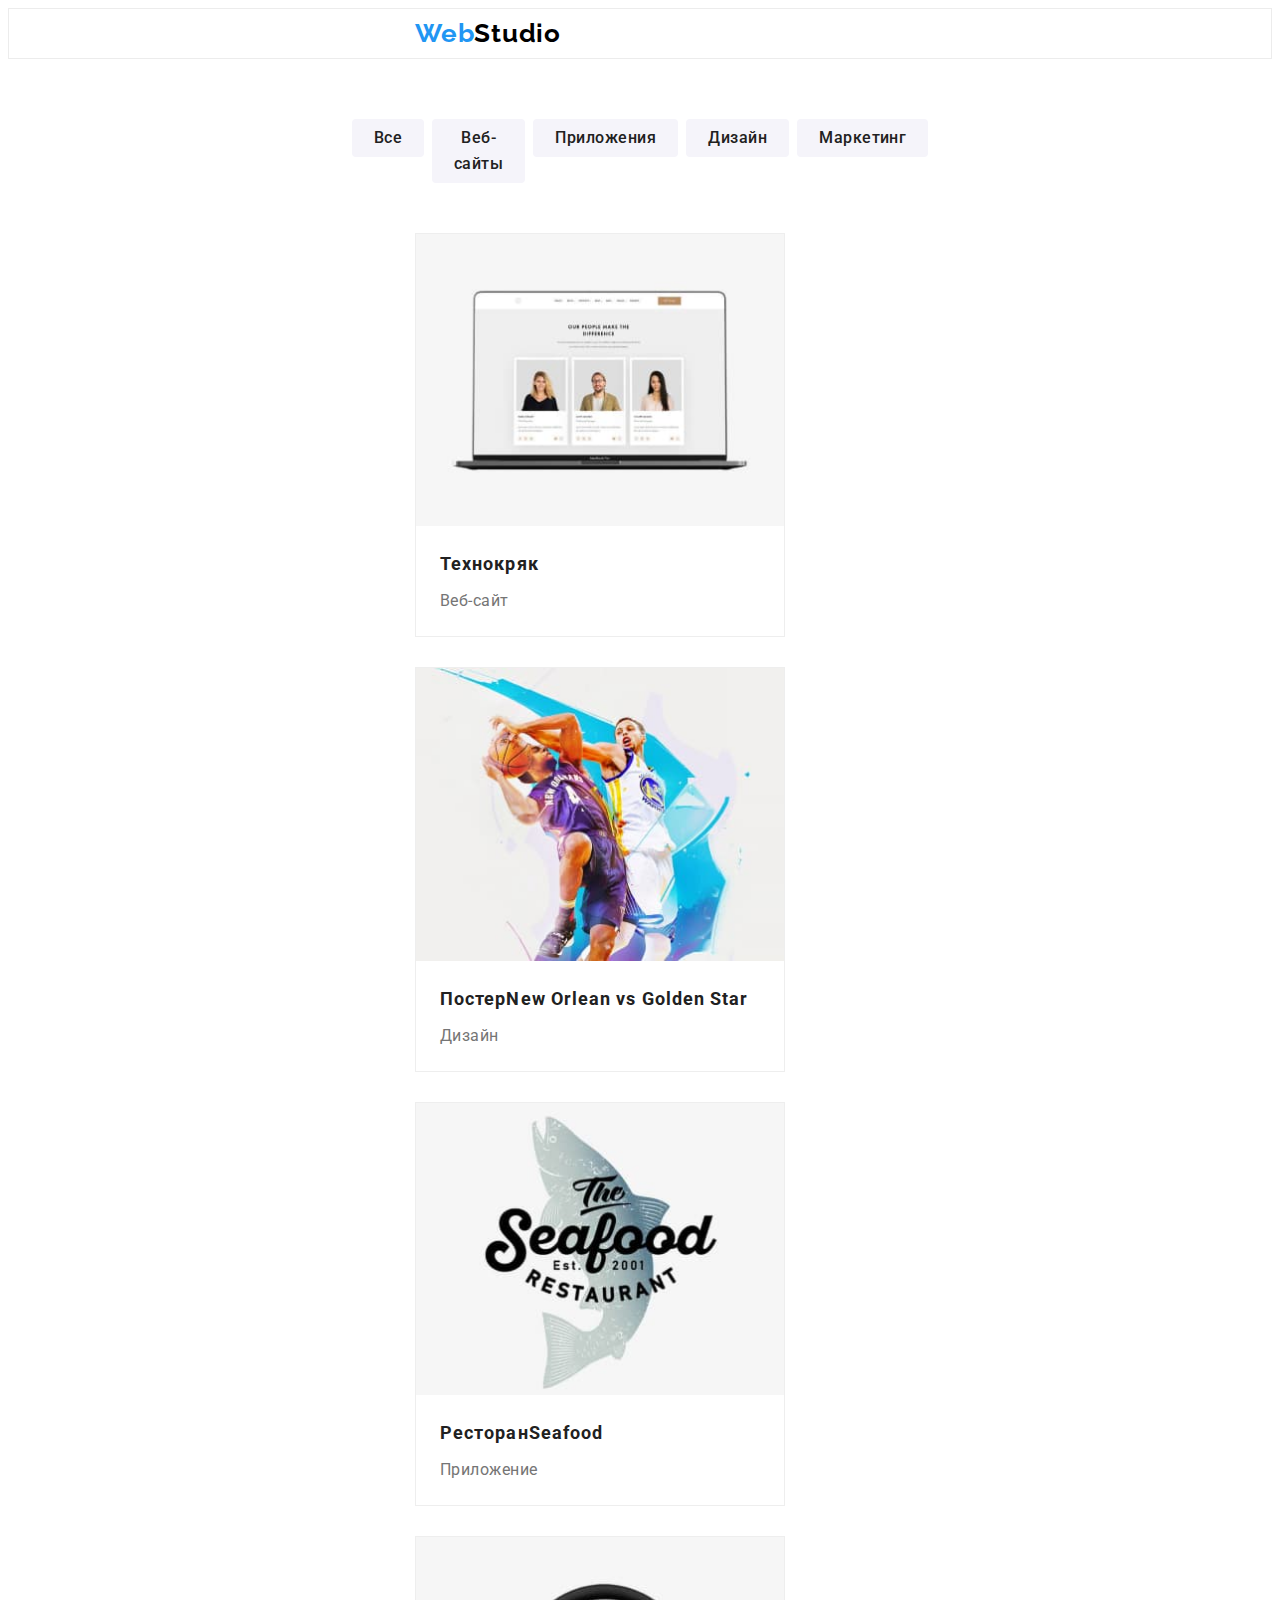
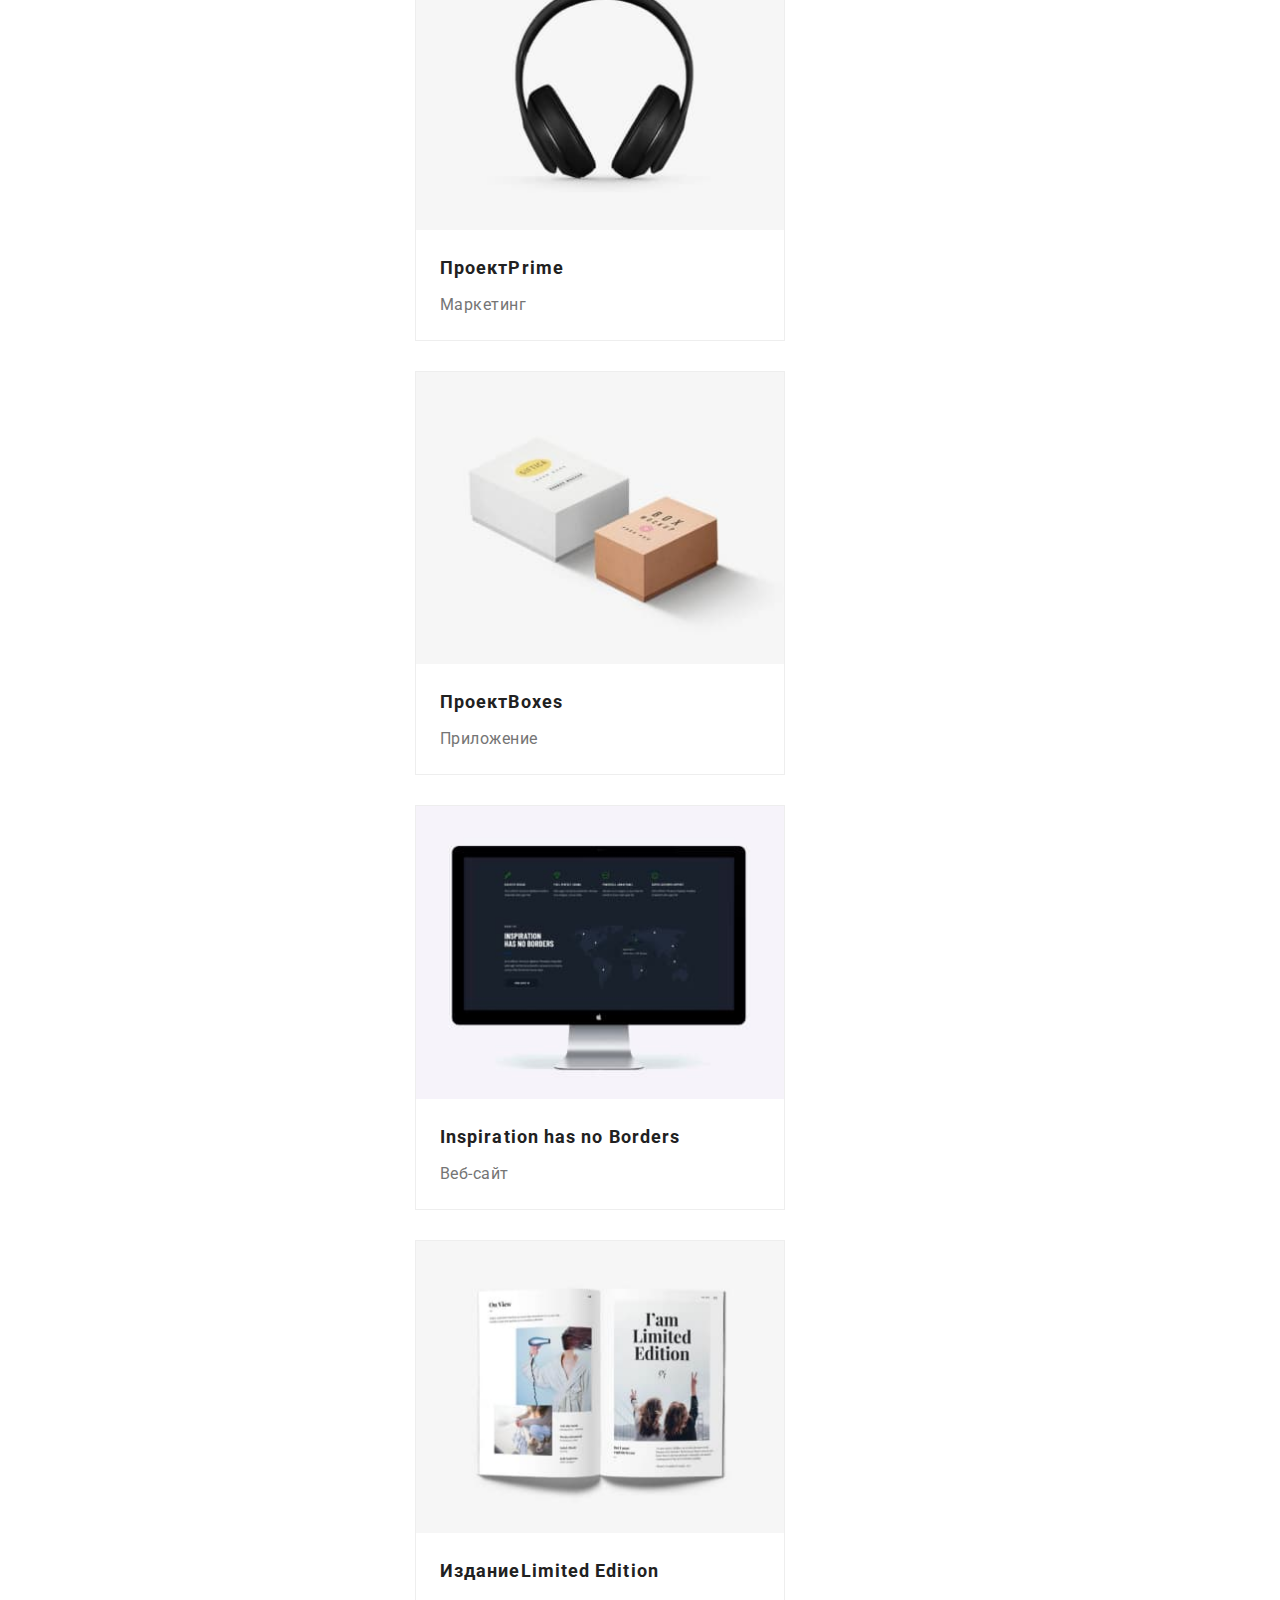
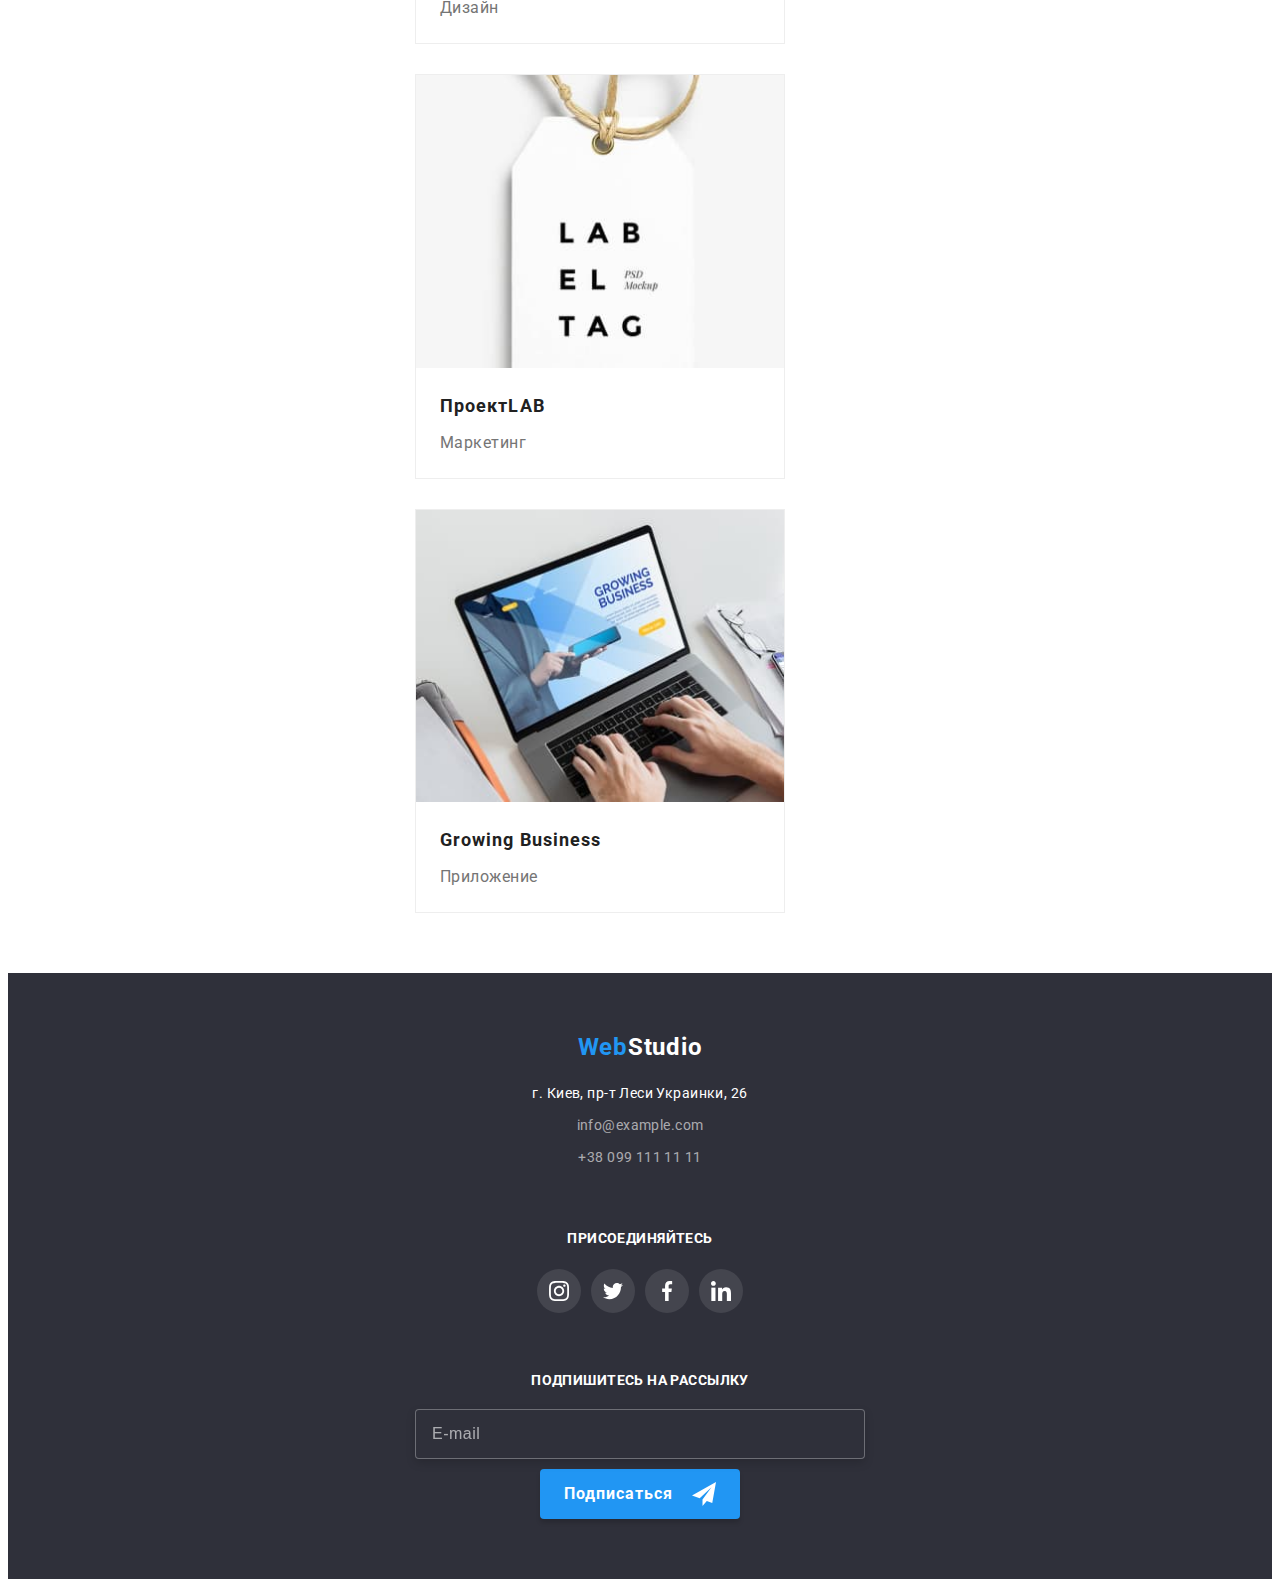
==== portfolio.html @ 4856c3c8 "reset-to-phone-styles" ====
<!DOCTYPE html>
<html lang="ru">
  <head>
    <meta charset="UTF-8" />
    <meta http-equiv="X-UA-Compatible" content="IE=edge" />
    <meta name="viewport" content="width=device-width, initial-scale=1.0" />
    <link rel="preconnect" href="https://fonts.googleapis.com" />
    <link rel="preconnect" href="https://fonts.gstatic.com" crossorigin />
    <link
      href="https://fonts.googleapis.com/css2?family=Raleway:wght@700&family=Roboto:wght@400;500;700;900&display=swap"
      rel="stylesheet"
    />
    <title>Портфолио</title>
    <link
      rel="stylesheet"
      href="https://cdnjs.cloudflare.com/ajax/libs/modern-normalize/1.1.0/modern-normalize.min.css"
      integrity="sha512-wpPYUAdjBVSE4KJnH1VR1HeZfpl1ub8YT/NKx4PuQ5NmX2tKuGu6U/JRp5y+Y8XG2tV+wKQpNHVUX03MfMFn9Q=="
      crossorigin="anonymous"
      referrerpolicy="no-referrer"
    />
    <link rel="stylesheet" href="./css/main.min.css">
  </head>
  <body>
    <header class="header">
      <div class="header-container container">
        <nav class="nav">
          <a href="" lang="en" class="nav__logo logo link"><span class="half-logo">Web</span>Studio</a>
          <ul class="menu list">
            <li class="menu__item">
              <a href="./index.html" class="menu__link link">Студия</a>
            </li>
            <li class="menu__item">
              <a href="./portfolio.html" class="menu__link link current">Портфолио</a>
            </li>
            <li class="menu__item">
              <a href="" class="menu__link link">Контакты</a>
            </li>
          </ul>
        </nav>
        <ul class="menu list">
          <li class="mail">
            <a href="mailto:info@devstudio.com" class="mail__link link">
              <svg class="mail__icon" width="16" height="12">
                <use href="./images/icons.svg#icon-mail-icon"></use>
              </svg>
              info@devstudio.com
            </a>
          </li>
          <li class="tel">
            <a href="tel:+380961111111" class="tel__link link">
              <svg class="tel__icon" width="10" height="16">
                <use href="./images/icons.svg#icon-tel-icon"></use>
              </svg>
              +38 096 111 11 11
            </a>
          </li>
        </ul>
      </div>
    </header>
    <main>
      <section class="portfolio-after-header section">
        <div class="container">
          <h1 class="visually-hidden">Портфолио</h1>
          <ul class="after-header-list portfolio list">
            <li class="after-header-item">
              <button type="button" class="secondary-btn btn">Все</button>
            </li>
            <li class="after-header-item">
              <button type="button" class="secondary-btn btn">Веб-сайты</button>
            </li>
            <li class="after-header-item">
              <button type="button" class="secondary-btn btn">
                Приложения
              </button>
            </li>
            <li class="after-header-item">
              <button type="button" class="secondary-btn btn">Дизайн</button>
            </li>
            <li class="after-header-item">
              <button type="button" class="secondary-btn btn">Маркетинг</button>
            </li>
          </ul>
          <ul class="portfolio-list list">
            <li class="portfolio-item">
              <a href="" class="portfolio-item-link link">
                <div class="portfolio-item-description">
                  <img
                    src="./images/portfolio-1.jpg"
                    alt="ноутбук"
                    width="370"
                    height="294"
                  />
                  <p class="portfolio-description-text">
                    Ресурс предлагает комплексные предложения с разным уровнем
                    функционала и сервисов. Все это позволит посетителю получить
                    исчерпывающие сведения о компании или частном лице.
                  </p>
                </div>
                <div class="portfolio-grid-container">
                  <h2 class="portfolio-item-title">Технокряк</h2>
                  <p class="portfolio-item-text">Веб-сайт</p>
                </div>
              </a>
            </li>
            <li class="portfolio-item">
              <a href="" class="portfolio-item-link link">
                <div class="portfolio-item-description">
                  <img
                    src="./images/portfolio-2.jpg"
                    alt="постер"
                    width="370"
                    height="294"
                  />
                  <p class="portfolio-description-text">
                    Ресурс предлагает комплексные предложения с разным уровнем
                    функционала и сервисов. Все это позволит посетителю получить
                    исчерпывающие сведения о компании или частном лице.
                  </p>
                </div>
                <div class="portfolio-grid-container">
                  <h2 class="portfolio-item-title">
                    Постер<span lang="en">New Orlean vs Golden Star</span>
                  </h2>
                  <p class="portfolio-item-text">Дизайн</p>
                </div>
              </a>
            </li>
            <li class="portfolio-item">
              <a href="" class="portfolio-item-link link">
                <div class="portfolio-item-description">
                  <img
                    src="./images/portfolio-3.jpg"
                    alt="лого ресторана"
                    width="370"
                    height="294"
                  />
                  <p class="portfolio-description-text">
                    Ресурс предлагает комплексные предложения с разным уровнем
                    функционала и сервисов. Все это позволит посетителю получить
                    исчерпывающие сведения о компании или частном лице.
                  </p>
                </div>
                <div class="portfolio-grid-container">
                  <h2 class="portfolio-item-title">
                    Ресторан<span lang="en">Seafood</span>
                  </h2>
                  <p class="portfolio-item-text">Приложение</p>
                </div>
              </a>
            </li>
            <li class="portfolio-item">
              <a href="" class="portfolio-item-link link">
                <div class="portfolio-item-description">
                  <img
                    src="./images/portfolio-4.jpg"
                    alt="наушники"
                    width="370"
                    height="294"
                  />
                  <p class="portfolio-description-text">
                    Ресурс предлагает комплексные предложения с разным уровнем
                    функционала и сервисов. Все это позволит посетителю получить
                    исчерпывающие сведения о компании или частном лице.
                  </p>
                </div>
                <div class="portfolio-grid-container">
                  <h2 class="portfolio-item-title">
                    Проект<span lang="en">Prime</span>
                  </h2>
                  <p class="portfolio-item-text">Маркетинг</p>
                </div>
              </a>
            </li>
            <li class="portfolio-item">
              <a href="" class="portfolio-item-link link">
                <div class="portfolio-item-description">
                  <img
                    src="./images/portfolio-5.jpg"
                    alt="коробки"
                    width="370"
                    height="294"
                  />
                  <p class="portfolio-description-text">
                    Ресурс предлагает комплексные предложения с разным уровнем
                    функционала и сервисов. Все это позволит посетителю получить
                    исчерпывающие сведения о компании или частном лице.
                  </p>
                </div>
                <div class="portfolio-grid-container">
                  <h2 class="portfolio-item-title">
                    Проект<span lang="en">Boxes</span>
                  </h2>
                  <p class="portfolio-item-text">Приложение</p>
                </div>
              </a>
            </li>
            <li class="portfolio-item">
              <a href="" class="portfolio-item-link link">
                <div class="portfolio-item-description">
                  <img
                    src="./images/portfolio-6.jpg"
                    alt="монитор"
                    width="370"
                    height="294"
                  />
                  <p class="portfolio-description-text">
                    Ресурс предлагает комплексные предложения с разным уровнем
                    функционала и сервисов. Все это позволит посетителю получить
                    исчерпывающие сведения о компании или частном лице.
                  </p>
                </div>
                <div class="portfolio-grid-container">
                  <h2 class="portfolio-item-title">
                    <span lang="en">Inspiration has no Borders</span>
                  </h2>
                  <p class="portfolio-item-text">Веб-сайт</p>
                </div>
              </a>
            </li>
            <li class="portfolio-item">
              <a href="" class="portfolio-item-link link">
                <div class="portfolio-item-description">
                  <img
                    src="./images/portfolio-7.jpg"
                    alt="журнал"
                    width="370"
                    height="294"
                  />
                  <p class="portfolio-description-text">
                    Ресурс предлагает комплексные предложения с разным уровнем
                    функционала и сервисов. Все это позволит посетителю получить
                    исчерпывающие сведения о компании или частном лице.
                  </p>
                </div>
                <div class="portfolio-grid-container">
                  <h2 class="portfolio-item-title">
                    Издание<span lang="en">Limited Edition</span>
                  </h2>
                  <p class="portfolio-item-text">Дизайн</p>
                </div>
              </a>
            </li>
            <li class="portfolio-item">
              <a href="" class="portfolio-item-link link">
                <div class="portfolio-item-description">
                  <img
                    src="./images/portfolio-8.jpg"
                    alt="лейбл"
                    width="370"
                    height="294"
                  />
                  <p class="portfolio-description-text">
                    Ресурс предлагает комплексные предложения с разным уровнем
                    функционала и сервисов. Все это позволит посетителю получить
                    исчерпывающие сведения о компании или частном лице.
                  </p>
                </div>
                <div class="portfolio-grid-container">
                  <h2 class="portfolio-item-title">
                    Проект<span lang="en">LAB</span>
                  </h2>
                  <p class="portfolio-item-text">Маркетинг</p>
                </div>
              </a>
            </li>
            <li class="portfolio-item">
              <a href="" class="portfolio-item-link link">
                <div class="portfolio-item-description">
                  <img
                    src="./images/portfolio-9.jpg"
                    alt="ноутбук"
                    width="370"
                    height="294"
                  />
                  <p class="portfolio-description-text">
                    Ресурс предлагает комплексные предложения с разным уровнем
                    функционала и сервисов. Все это позволит посетителю получить
                    исчерпывающие сведения о компании или частном лице.
                  </p>
                </div>
                <div class="portfolio-grid-container">
                  <h2 class="portfolio-item-title">
                    <span lang="en">Growing Business</span>
                  </h2>
                  <p class="portfolio-item-text">Приложение</p>
                </div>
              </a>
            </li>
          </ul>
        </div>
      </section>
    </main>
    <footer class="footer">
      <div class="footer__main-container container">
        <div class="footer-container">
          <a href="" lang="en" class="footer-container__logo logo link"><span
              class="footer-container__half-logo half-logo">Web</span>Studio</a>
          <address class="footer-address">
            <ul class="footer-list list">
              <li class="footer-list__item">
                <a href="" class="footer-list__link link">г. Киев, пр-т Леси Украинки, 26</a>
              </li>
              <li class="footer-list__item">
                <a href="mailto:info@example.com" class="footer-list__mail-link link">info@example.com</a>
              </li>
              <li class="footer-list__item">
                <a href="tel:+380991111111" class="footer-list__tel-link link">+38 099 111 11 11</a>
              </li>
            </ul>
          </address>
        </div>
        <div class="footer-second-container">
          <p class="footer-second-container__text">присоединяйтесь</p>
          <ul class="footer-soc list">
            <li class="footer-soc__item">
              <a href="" class="footer-soc__link link">
                <svg class="footer-soc__icon" width="20px" height="20px">
                  <use href="./images/icons.svg#icon-instagram-icon"></use>
                </svg>
              </a>
            </li>
            <li class="footer-soc__item">
              <a href="" class="footer-soc__link link">
                <svg class="footer-soc__icon" width="20px" height="20px">
                  <use href="./images/icons.svg#icon-twitter-icon"></use>
                </svg>
              </a>
            </li>
            <li class="footer-soc__item">
              <a href="" class="footer-soc__link link">
                <svg class="footer-soc__icon" width="20px" height="20px">
                  <use href="./images/icons.svg#icon-facebook-icon"></use>
                </svg>
              </a>
            </li>
            <li class="footer-soc__item">
              <a href="" class="footer-soc__link link">
                <svg class="footer-soc__icon" width="20px" height="20px">
                  <use href="./images/icons.svg#icon-linkedin-icon"></use>
                </svg>
              </a>
            </li>
          </ul>
        </div>
        <div class="footer-mailing">
          <p class="footer-mailing__text">Подпишитесь на рассылку</p>
          <form class="footer-mailing__form">
            <input type="email" placeholder="E-mail" name="footer-mailing" class="footer-mailing__input" />
            <button type="submit" class="footer-mailing__btn btn">
              Подписаться<svg class="footer-mailing__icon-telegram" width="24px" height="24px">
                <use href="./images/icons.svg#icon-footer-telegram"></use>
              </svg>
            </button>
          </form>
        </div>
      </div>
    </footer>
  </body>
</html>
---- css/main.min.css ----
:root{--btn-background-color: #2196f3;--btn-color: #ffffff;--list-text-color: #757575;--accent-color: #2196f3;--primary-background-color: #2f303a;--secondary-background-color: #f5f4fa;--page-background-color: #ffffff;--main-text-color: #212121;--icon-color: #afb1b8}.visually-hidden{position:absolute;white-space:nowrap;width:1px;height:1px;overflow:hidden;border:0;padding:0;clip:rect(0 0 0 0);clip-path:inset(50%);margin:-1px}body{font-family:"Roboto",sans-serif;color:var(--main-text-color);background-color:var(--page-background-color)}img{display:block;width:100%;max-width:100%;height:auto}.list{list-style:none}.link{text-decoration:none}*,::after,::before{box-sizing:border-box}h1,h2,h3,h4,h5,h6,ul,p{margin:0;padding:0}.container{width:100%;padding:0 15px;margin:0 auto}@media screen and (min-width: 480px){.container{max-width:480px}}.section{padding:60px 0}.half-logo{color:var(--accent-color)}.btn{border:0;font-family:inherit;cursor:pointer;text-decoration:none}.header{outline:1px solid #ececec;outline-offset:-1px}.header-container{padding:10px 15px}.menu__link.current{color:var(--accent-color)}.menu__link.current::after{content:"";position:absolute;height:4px;width:100%;background-color:#2196f3;border-radius:2px;bottom:0;left:0}.nav{display:flex;justify-content:space-between}.nav__logo{font-family:"Raleway";font-style:normal;font-weight:700;font-size:26px;line-height:1.19;letter-spacing:.03em;color:#000}.menu__item:not(:last-child){margin-right:50px;position:relative}.menu__link{display:block;font-weight:500;font-size:14px;line-height:1.14;letter-spacing:.02em;color:var(--main-text-color);padding:32px 0;transition:color 250ms cubic-bezier(0.4, 0, 0.2, 1)}.menu__link:hover,.menu__link:focus{color:var(--accent-color)}.menu{display:none}.mail{margin-right:30px}.tel__link,.mail__link{display:flex;align-items:center;justify-content:center;padding:32px 0;font-weight:500;font-size:14px;line-height:1.14;letter-spacing:.02em;color:#757575;transition:color 250ms cubic-bezier(0.4, 0, 0.2, 1)}.tel__link:hover,.tel__link:hover,.tel__link:focus,.tel__link:focus,.mail__link:hover,.mail__link:hover,.mail__link:focus,.mail__link:focus{color:var(--accent-color)}.mail__icon,.tel__icon{margin-right:10px;transition:fill 250ms cubic-bezier(0.4, 0, 0.2, 1)}.tel__link:hover .mail__icon,.mail__link:hover .mail__icon,.tel__link:focus .mail__icon,.mail__link:focus .mail__icon,.tel__link:hover .tel__icon,.mail__link:hover .tel__icon,.tel__link:focus .tel__icon,.mail__link:focus .tel__icon{fill:var(--accent-color)}.after-header{background-color:var(--primary-background-color);padding:118px 30px}.after-header__container{text-align:center}.after-header__title{max-width:360px;margin:0 auto;font-weight:900;font-size:26px;line-height:1.62;letter-spacing:.06em;text-transform:uppercase;color:#fff}.after-header__btn{font-weight:700;font-size:16px;line-height:1.88;align-items:center;text-align:center;letter-spacing:.06em;color:var(--btn-color);margin-top:30px}.after-header__btn-background{width:200px;height:50px;left:700px;top:430px;background:var(--btn-background-color);box-shadow:0px 4px 4px rgba(0,0,0,.15);border-radius:4px}.about__list{display:flex;flex-direction:column}.about__item::before{content:"";display:block;background:#f5f4fa;border-radius:4px;height:120px;background-size:70px;background-repeat:no-repeat;background-position:center;margin-bottom:30px}.about__item:not(:last-child){margin-bottom:30px}.about__item-title{font-weight:700;font-size:14px;line-height:1.42;letter-spacing:.03em;text-transform:uppercase;margin-bottom:10px;color:var(--main-text-color);text-align:center}.about__icon-antenna::before{background-image:url(../images/antenna.png)}.about__icon-clock::before{background-image:url(../images/clock.png)}.about__icon-diagram::before{background-image:url(../images/diagram.png)}.about__icon-astronaut::before{background-image:url(../images/astronaut.png)}.about__item-text{font-weight:400;font-size:14px;line-height:1.71;letter-spacing:.03em;text-transform:none;color:var(--list-text-color)}.clients{text-align:center}.clients__title{font-weight:700;font-size:28px;line-height:.8484848485;text-align:center;letter-spacing:.03em;margin-bottom:30px}.clients__list{display:flex;flex-wrap:wrap;gap:30px;justify-content:center}.clients__item{width:210px;height:92px}.clients__link{display:flex;align-items:center;justify-content:center;border:1px solid var(--icon-color);border-radius:4px;height:100%;width:100%;outline:rgba(0,0,0,0);color:var(--icon-color);transition:border 250ms cubic-bezier(0.4, 0, 0.2, 1)}.clients__link:hover,.clients__link:focus{border:1px solid var(--accent-color)}.clients__icon{fill:currentColor;transition:fill 250ms cubic-bezier(0.4, 0, 0.2, 1)}.clients__link:hover .clients__icon,.clients__link:focus .clients__icon{fill:var(--accent-color)}.footer{background-color:var(--primary-background-color);padding-top:60px;padding-bottom:60px}.footer__main-container{display:flex;gap:60px;flex-direction:column}.footer-list{font-style:normal;text-align:center}.footer-container__logo{display:block;margin-bottom:20px;font-weight:700;font-size:24px;line-height:1.1666666667;text-align:center;letter-spacing:.03em;color:#fff}.footer-list__item:not(:last-child){margin-bottom:8px}.footer-list__link{font-size:14px;line-height:1.72;letter-spacing:.03em;color:#fff;transition:color 250ms cubic-bezier(0.4, 0, 0.2, 1)}.footer-list__link:hover,.footer-list__link:focus{color:var(--accent-color)}.footer-list__mail-link,.footer-list__tel-link{font-size:14px;line-height:1.72;letter-spacing:.03em;color:rgba(255,255,255,.6);transition:color 250ms cubic-bezier(0.4, 0, 0.2, 1)}.footer-list__mail-link:hover,.footer-list__mail-link:hover,.footer-list__mail-link:focus,.footer-list__mail-link:focus,.footer-list__tel-link:hover,.footer-list__tel-link:hover,.footer-list__tel-link:focus,.footer-list__tel-link:focus{color:var(--accent-color)}.footer-second-container{text-align:center}.footer-second-container__text{font-weight:700;font-size:14px;line-height:1.42;letter-spacing:.03em;text-transform:uppercase;color:#fff;margin-bottom:20px}.footer-soc{display:flex;align-items:center;justify-content:center}.footer-soc__item{height:44px;width:44px;margin-left:10px;background:rgba(255,255,255,.1);border-radius:50%}.footer-soc__item:first-child{margin-left:0}.footer-soc__link{display:flex;align-items:center;justify-content:center;height:100%;width:100%;border-radius:50%;color:var(--btn-color);transition:background 250ms cubic-bezier(0.4, 0, 0.2, 1)}.footer-soc__link:hover,.footer-soc__link:focus{background-color:var(--accent-color)}.footer-soc__icon{fill:currentColor}.footer-mailing{text-align:center}.footer-mailing__text{font-weight:700;font-size:14px;line-height:1.14;letter-spacing:.03em;text-transform:uppercase;color:#fff;margin-bottom:20px}.footer-mailing__form{display:flex;flex-direction:column;align-items:center}.footer-mailing__icon-telegram{fill:#fff}.footer-mailing__input{margin-bottom:10px;background:#2f303a;border:1px solid rgba(255,255,255,.3);filter:drop-shadow(0px 4px 4px rgba(0, 0, 0, 0.15));border-radius:4px;max-width:450px;width:100%;height:50px;padding-left:16px;color:#fff;font-size:14px;line-height:1.14;letter-spacing:.03em;outline:rgba(0,0,0,0);transition:border 250ms cubic-bezier(0.4, 0, 0.2, 1)}.footer-mailing__input:focus{border:1px solid var(--accent-color)}.footer-mailing__input::placeholder{font-size:16px;line-height:1.25;letter-spacing:.03em;color:rgba(255,255,255,.6)}.footer-mailing__btn{display:flex;justify-content:space-evenly;width:200px;height:50px;font-weight:700;font-size:16px;line-height:1.88;align-items:center;text-align:center;letter-spacing:.06em;color:#fff;background-color:var(--accent-color);box-shadow:0px 4px 4px rgba(0,0,0,.15);border-radius:4px}.hero{display:none;padding-top:0}.hero__container{text-align:center}.hero__list{display:flex;flex-direction:row}.hero__item-description{position:relative}.hero__description-text{position:absolute;height:70px;width:100%;bottom:0;left:0;display:flex;align-items:center;justify-content:center;font-size:14px;line-height:1.43;letter-spacing:.03em;text-transform:uppercase;color:#fff;background:rgba(47,48,58,.8)}.hero__item:not(:last-child){margin-right:30px}.hero__title{font-weight:700;font-size:36px;line-height:1.17;letter-spacing:.03em;margin-bottom:50px}.after-header-list{display:flex;justify-content:center}.after-header-item:not(:last-child){margin-right:8px}.secondary-btn{font-weight:500;font-size:16px;line-height:1.62;text-align:center;letter-spacing:.03em;color:var(--main-text-color);background-color:#f5f4fa;border-radius:4px;padding:6px 22px;transition:color 250ms cubic-bezier(0.4, 0, 0.2, 1),background 250ms cubic-bezier(0.4, 0, 0.2, 1),box-shadow 250ms cubic-bezier(0.4, 0, 0.2, 1)}.secondary-btn:hover,.secondary-btn:focus{background-color:var(--accent-color);color:#fff;box-shadow:0px 3px 1px rgba(0,0,0,.1),0px 1px 2px rgba(0,0,0,.08),0px 2px 2px rgba(0,0,0,.12)}.portfolio-item-title{font-weight:700;font-size:18px;line-height:2;letter-spacing:.06em;color:var(--main-text-color)}.portfolio-item-text{font-size:16px;line-height:1.88;letter-spacing:.03em;color:var(--list-text-color);margin-top:4px}.after-header-list.portfolio{margin-bottom:50px}.portfolio-list{display:flex;flex-wrap:wrap;margin:-15px}.portfolio-item{width:370px;margin:15px;border:1px solid #eee}.portfolio-item-description{position:relative;overflow:hidden}.portfolio-description-text{position:absolute;height:100%;top:0;padding:63px 24px;transition:transform 250ms cubic-bezier(0.4, 0, 0.2, 1);transform:translateY(101%);font-size:18px;line-height:1.56;letter-spacing:.03em;color:#fff;background:rgba(33,150,243,.9)}.portfolio-item-link:hover .portfolio-description-text,.portfolio-item-link:focus .portfolio-description-text{transform:translateY(0)}.portfolio-item-link{display:block;transition:box-shadow 250ms cubic-bezier(0.4, 0, 0.2, 1)}.portfolio-item-link:hover,.portfolio-item-link:focus{box-shadow:0px 1px 1px rgba(0,0,0,.12),0px 4px 4px rgba(0,0,0,.06),1px 4px 6px rgba(0,0,0,.16)}.portfolio-grid-container{padding:20px 24px}.team{background-color:var(--secondary-background-color)}.team__container{text-align:center}.team__item{background-color:#fff;box-shadow:0px 1px 3px rgba(0,0,0,.12),0px 1px 1px rgba(0,0,0,.14),0px 2px 1px rgba(0,0,0,.2);border-radius:0px 0px 4px 4px}.team__item:not(:last-child){margin-bottom:30px}.team__text-container{padding:30px 0 24px}.team__title{font-weight:700;font-size:28px;line-height:1.18;text-align:center;letter-spacing:.03em;margin-bottom:30px}.team__item-title{font-weight:500;font-size:16px;line-height:1.19;letter-spacing:.03em;margin-bottom:10px}.team__item-text{font-size:16px;line-height:1.19;letter-spacing:.03em;color:var(--list-text-color);margin-bottom:16px}.team__soc-list{display:flex;justify-content:center}.team__soc-item{height:44px;width:44px;margin-left:10px}.team__soc-item:first-child{margin-left:0}.team__soc-link{display:flex;align-items:center;justify-content:center;height:100%;width:100%;border-radius:50%;color:var(--icon-color);transition:background 250ms cubic-bezier(0.4, 0, 0.2, 1)}.team__soc-link:hover,.team__soc-link:focus{background:var(--accent-color)}.team__soc-icon{fill:currentColor;transition:fill 250ms cubic-bezier(0.4, 0, 0.2, 1)}.team__soc-link:hover .team__soc-icon,.team__soc-link:focus .team__soc-icon{fill:var(--btn-color)}.backdrop{position:fixed;top:0;left:0;width:100%;height:100%;background:rgba(0,0,0,.2);transition:opacity 350ms cubic-bezier(0.4, 0, 0.2, 1),visibility 350ms cubic-bezier(0.4, 0, 0.2, 1)}.modal{position:absolute;top:50%;left:50%;transform:translate(-50%, -50%) scale(1);width:528px;min-height:581px;padding:40px;box-shadow:0px 1px 3px rgba(0,0,0,.12),0px 1px 1px rgba(0,0,0,.14),0px 2px 1px rgba(0,0,0,.2);border-radius:4px;background:#fff;transition:transform 350ms cubic-bezier(0.4, 0, 0.2, 1)}.backdrop.is-hidden .modal{transform:translate(-50%, -50%) scale(1.3)}.modal__close-btn{position:absolute;top:8px;right:8px;display:flex;justify-content:center;align-items:center;width:30px;height:30px;background:#fff;border:1px solid rgba(0,0,0,.1);border-radius:50%;transition:fill 250ms cubic-bezier(0.4, 0, 0.2, 1),outline 250ms cubic-bezier(0.4, 0, 0.2, 1);outline:rgba(0,0,0,0)}.modal__close-btn:focus,.modal__close-btn:hover{fill:var(--accent-color);cursor:pointer;outline:2px solid var(--accent-color)}.is-hidden{opacity:0;visibility:hidden;pointer-events:none}.modal-form{display:flex;flex-direction:column;align-items:center}.modal__title{text-align:center;font-weight:700;font-size:20px;line-height:1.15;letter-spacing:.03em;color:#212121;margin-bottom:12px}.modal-field{width:100%}.modal-field:not(:first-child){margin-top:10px}.modal-field__label{display:block;margin-bottom:4px;font-weight:400;font-size:12px;line-height:1.1666666667;letter-spacing:.01em;color:#757575}.input-container{position:relative}.input-container__modal-icon{position:absolute;top:50%;transform:translateY(-50%);left:12px;transition:fill 250ms cubic-bezier(0.4, 0, 0.2, 1)}.input-container__input{width:100%;height:40px;border:1px solid rgba(33,33,33,.2);border-radius:4px;background-color:rgba(0,0,0,0);padding-left:42px;outline:rgba(0,0,0,0);transition:border-color 250ms cubic-bezier(0.4, 0, 0.2, 1)}.input-container__input:focus{border-color:var(--accent-color)}.input-container__input:focus+.input-container__modal-icon{fill:var(--accent-color)}.modal-field__text{width:100%;height:120px;border:1px solid rgba(33,33,33,.2);border-radius:4px;resize:none;padding:12px 16px;outline:rgba(0,0,0,0);transition:border-color 250ms cubic-bezier(0.4, 0, 0.2, 1);font-weight:400;font-size:12px;line-height:1.1666666667;letter-spacing:.01em}.modal-field__text:focus{border-color:var(--accent-color)}.modal-field__text::placeholder{font-weight:400;font-size:12px;line-height:1.1666666667;letter-spacing:.01em;color:rgba(117,117,117,.5)}.privacy-field{margin-top:20px}.privacy-field__input-check-text{display:flex;align-items:center;justify-content:center;font-weight:400;font-size:14px;line-height:1.71;letter-spacing:.03em;color:#757575}.privacy-field__input-check-text .privacy-field__input-text{margin-left:8px}.privacy-field__input-check-text::before{content:"";width:16px;height:15px;background-image:url(../images/square.svg)}.privacy-field__input-check:checked+.privacy-field__input-check-text::before{background-image:url(../images/check.svg);background-repeat:no-repeat;background-size:contain;background-color:var(--accent-color);border-radius:2px}.privacy-field__input-check-link{color:var(--accent-color)}.modal-form__btn{width:200px;height:50px;font-weight:700;font-size:16px;line-height:1.88;align-items:center;text-align:center;letter-spacing:.06em;color:#fff;background-color:var(--accent-color);box-shadow:0px 4px 4px rgba(0,0,0,.15);border-radius:4px;margin-top:30px;transition:background-color 250ms cubic-bezier(0.4, 0, 0.2, 1)}.modal-form__btn:focus,.modal-form__btn:hover{background:#188ce8;box-shadow:0px 4px 4px rgba(0,0,0,.15);border-radius:4px}.privacy-field__input-check:focus+.privacy-field__input-check-text::before{outline:2px solid var(--accent-color);border-radius:2px}.privacy-field__input-check:checked:focus+.privacy-field__input-check-text::before{outline:2px solid #000}/*# sourceMappingURL=main.min.css.map */
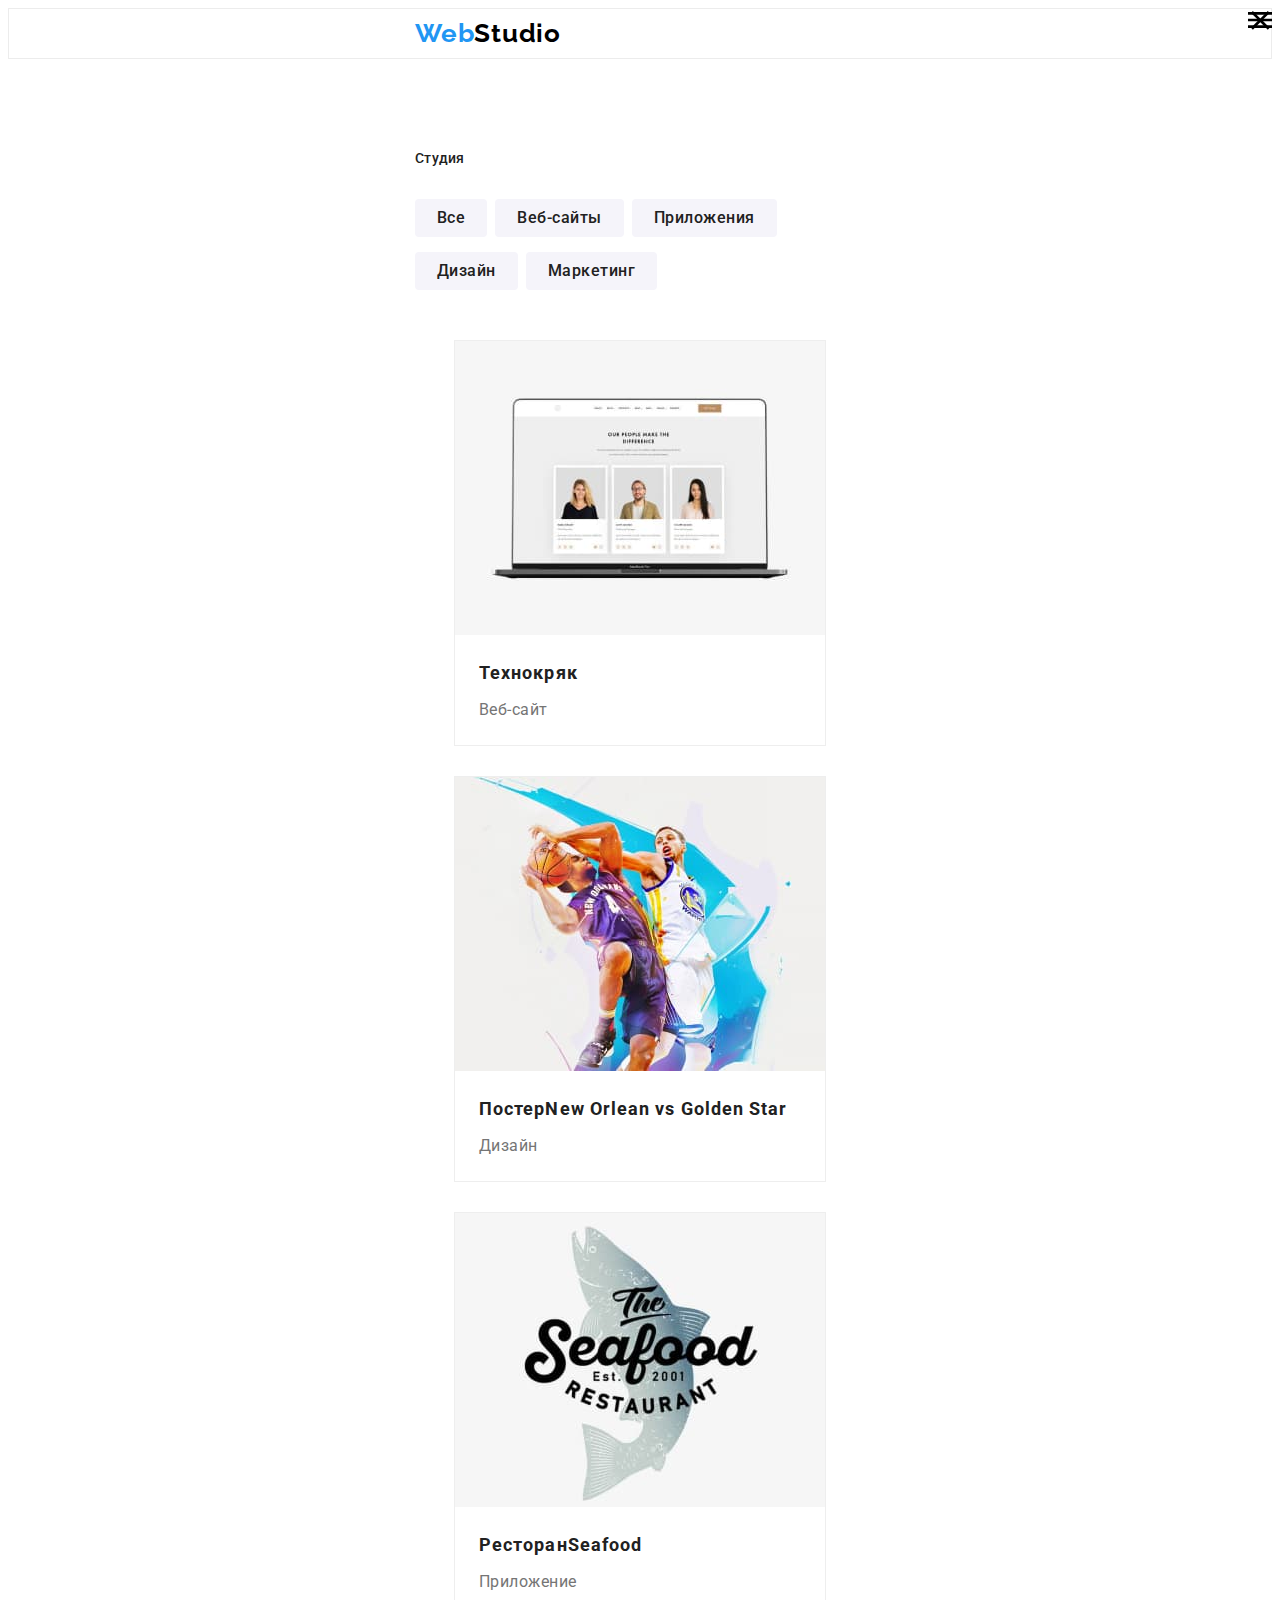
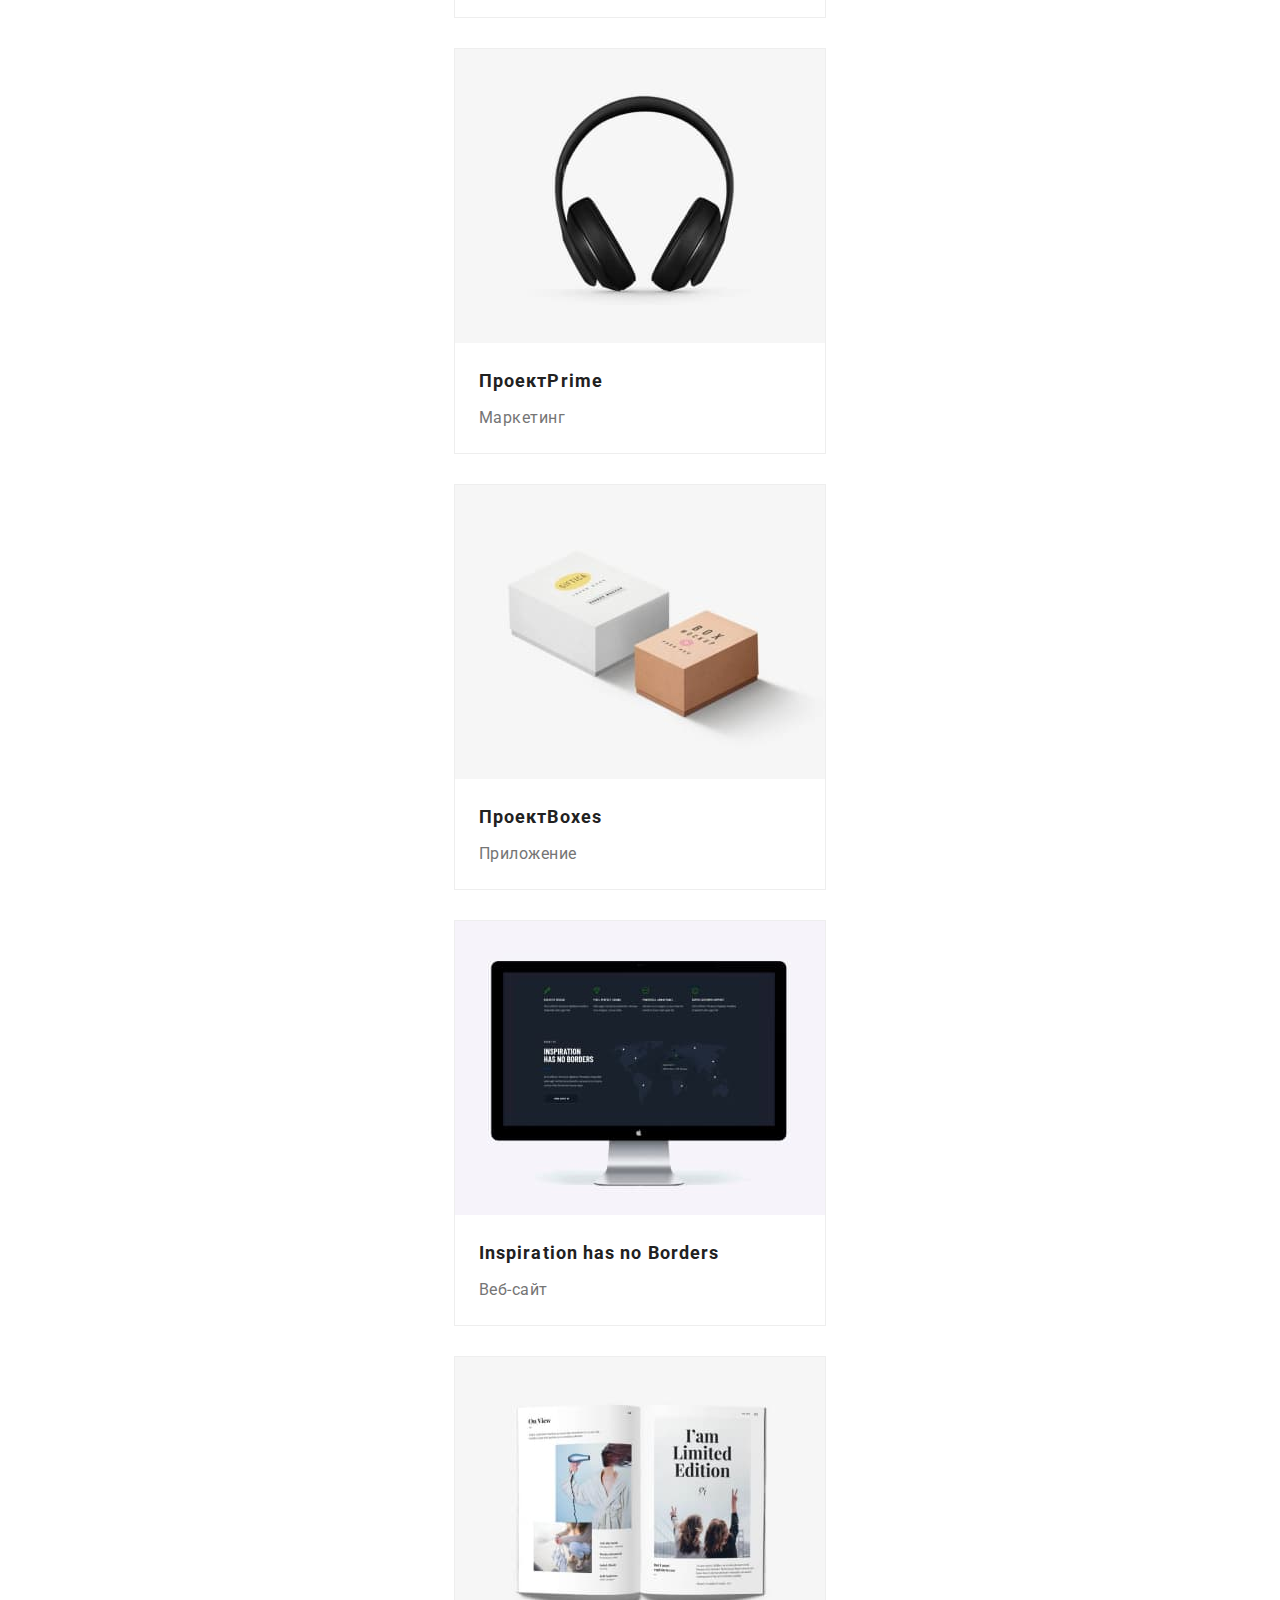
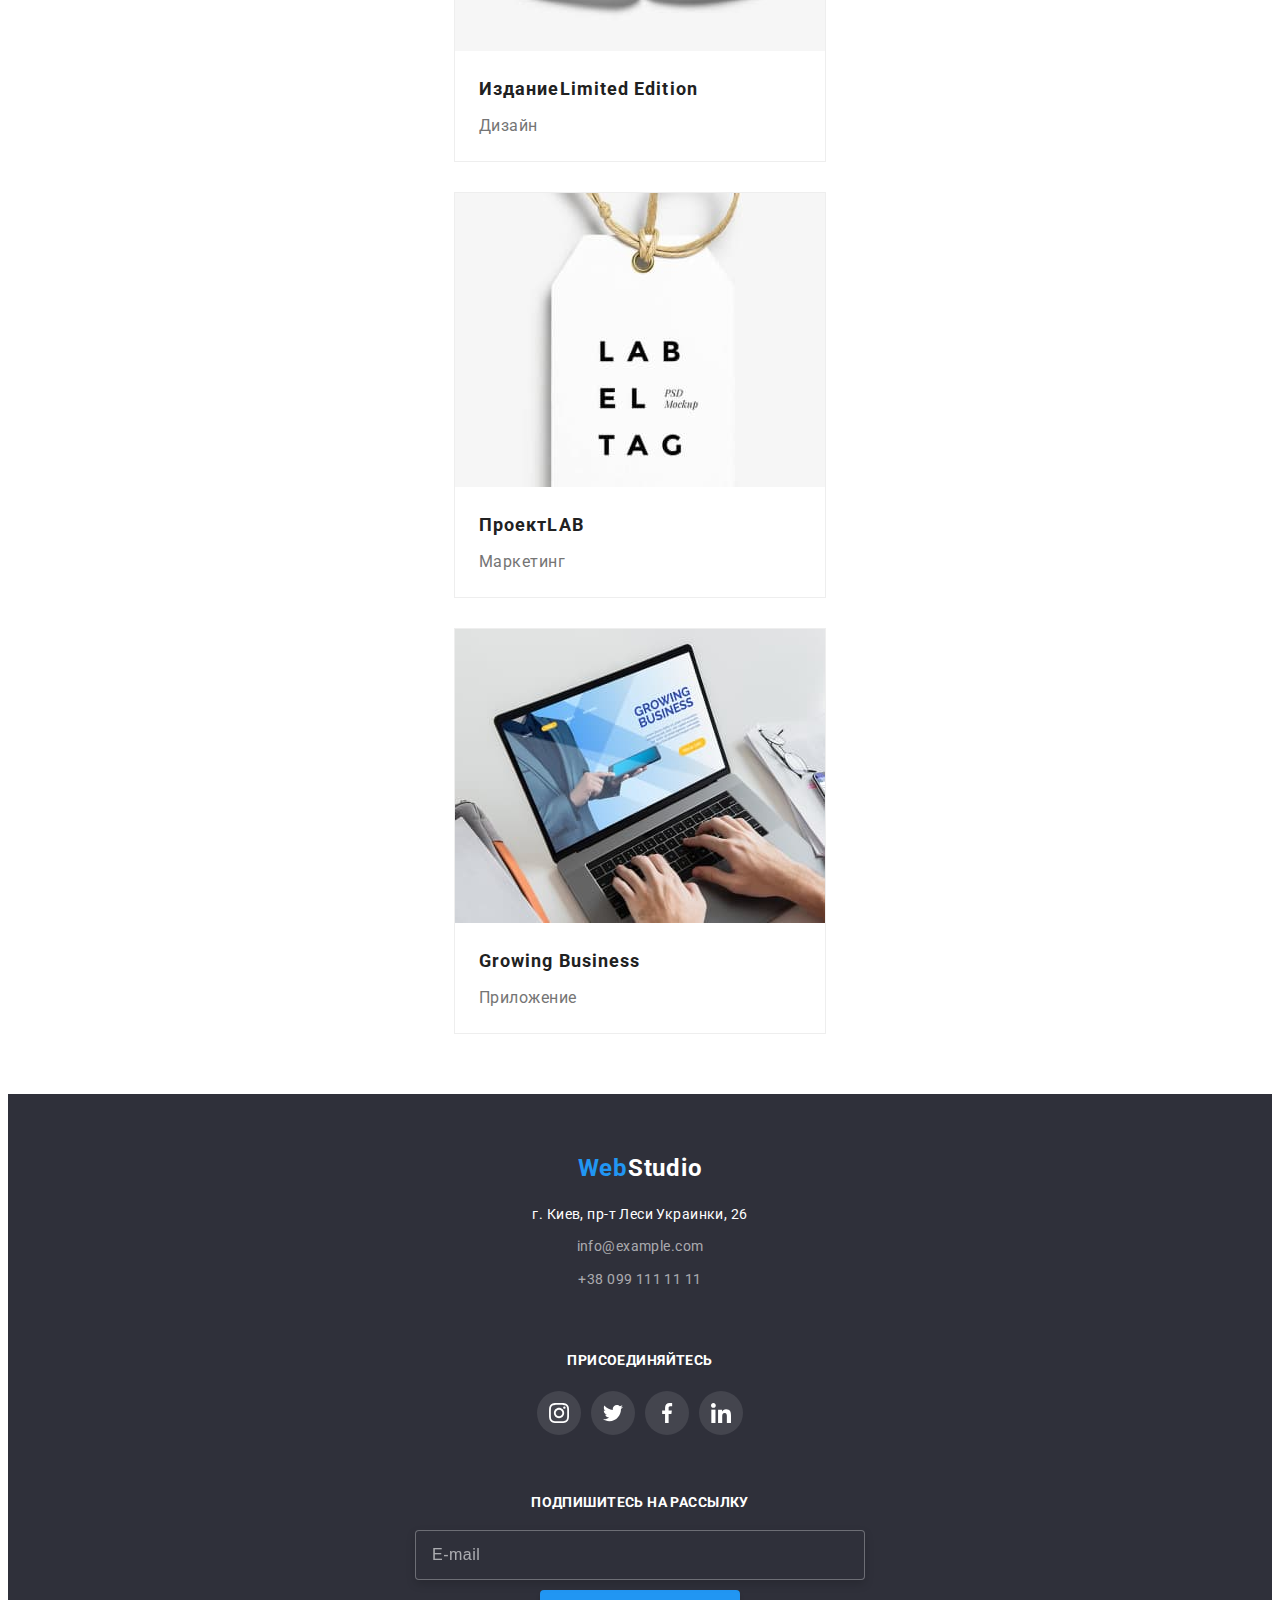
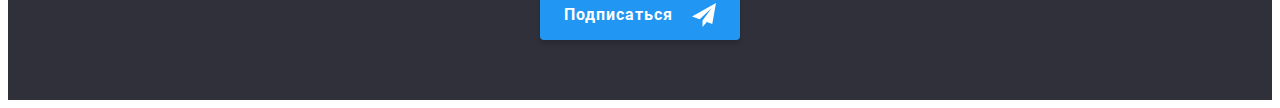
==== commit 96c74966: "update-css" ====
--- a/portfolio.html
+++ b/portfolio.html
@@ -25,12 +25,18 @@
       <div class="header-container container">
         <nav class="nav">
           <a href="" lang="en" class="nav__logo logo link"><span class="half-logo">Web</span>Studio</a>
+          <button type="button" class="nav__mobile-menu btn">
+            <svg class="nav__mobile-menu-icon" width="40px" height="40px">
+              <use href="./images/icons.svg#icon-mobile-menu"></use>
+              <use href="./images/icons.svg#icon-mobile-menu-close"></use>
+            </svg>
+          </button>
           <ul class="menu list">
             <li class="menu__item">
-              <a href="./index.html" class="menu__link link">Студия</a>
+              <a href="./index.html" class="menu__link link current">Студия</a>
             </li>
             <li class="menu__item">
-              <a href="./portfolio.html" class="menu__link link current">Портфолио</a>
+              <a href="./portfolio.html" class="menu__link link">Портфолио</a>
             </li>
             <li class="menu__item">
               <a href="" class="menu__link link">Контакты</a>
@@ -61,6 +67,7 @@
       <section class="portfolio-after-header section">
         <div class="container">
           <h1 class="visually-hidden">Портфолио</h1>
+          <a href="./index.html" class="menu__link link">Студия</a>
           <ul class="after-header-list portfolio list">
             <li class="after-header-item">
               <button type="button" class="secondary-btn btn">Все</button>
@@ -87,8 +94,6 @@
                   <img
                     src="./images/portfolio-1.jpg"
                     alt="ноутбук"
-                    width="370"
-                    height="294"
                   />
                   <p class="portfolio-description-text">
                     Ресурс предлагает комплексные предложения с разным уровнем
@@ -108,8 +113,6 @@
                   <img
                     src="./images/portfolio-2.jpg"
                     alt="постер"
-                    width="370"
-                    height="294"
                   />
                   <p class="portfolio-description-text">
                     Ресурс предлагает комплексные предложения с разным уровнем
@@ -131,8 +134,6 @@
                   <img
                     src="./images/portfolio-3.jpg"
                     alt="лого ресторана"
-                    width="370"
-                    height="294"
                   />
                   <p class="portfolio-description-text">
                     Ресурс предлагает комплексные предложения с разным уровнем
@@ -154,8 +155,6 @@
                   <img
                     src="./images/portfolio-4.jpg"
                     alt="наушники"
-                    width="370"
-                    height="294"
                   />
                   <p class="portfolio-description-text">
                     Ресурс предлагает комплексные предложения с разным уровнем
@@ -177,8 +176,6 @@
                   <img
                     src="./images/portfolio-5.jpg"
                     alt="коробки"
-                    width="370"
-                    height="294"
                   />
                   <p class="portfolio-description-text">
                     Ресурс предлагает комплексные предложения с разным уровнем
@@ -200,8 +197,6 @@
                   <img
                     src="./images/portfolio-6.jpg"
                     alt="монитор"
-                    width="370"
-                    height="294"
                   />
                   <p class="portfolio-description-text">
                     Ресурс предлагает комплексные предложения с разным уровнем
@@ -223,8 +218,6 @@
                   <img
                     src="./images/portfolio-7.jpg"
                     alt="журнал"
-                    width="370"
-                    height="294"
                   />
                   <p class="portfolio-description-text">
                     Ресурс предлагает комплексные предложения с разным уровнем
@@ -246,8 +239,6 @@
                   <img
                     src="./images/portfolio-8.jpg"
                     alt="лейбл"
-                    width="370"
-                    height="294"
                   />
                   <p class="portfolio-description-text">
                     Ресурс предлагает комплексные предложения с разным уровнем
@@ -269,8 +260,6 @@
                   <img
                     src="./images/portfolio-9.jpg"
                     alt="ноутбук"
-                    width="370"
-                    height="294"
                   />
                   <p class="portfolio-description-text">
                     Ресурс предлагает комплексные предложения с разным уровнем
--- a/css/main.min.css
+++ b/css/main.min.css
@@ -1 +1 @@
-:root{--btn-background-color: #2196f3;--btn-color: #ffffff;--list-text-color: #757575;--accent-color: #2196f3;--primary-background-color: #2f303a;--secondary-background-color: #f5f4fa;--page-background-color: #ffffff;--main-text-color: #212121;--icon-color: #afb1b8}.visually-hidden{position:absolute;white-space:nowrap;width:1px;height:1px;overflow:hidden;border:0;padding:0;clip:rect(0 0 0 0);clip-path:inset(50%);margin:-1px}body{font-family:"Roboto",sans-serif;color:var(--main-text-color);background-color:var(--page-background-color)}img{display:block;width:100%;max-width:100%;height:auto}.list{list-style:none}.link{text-decoration:none}*,::after,::before{box-sizing:border-box}h1,h2,h3,h4,h5,h6,ul,p{margin:0;padding:0}.container{width:100%;padding:0 15px;margin:0 auto}@media screen and (min-width: 480px){.container{max-width:480px}}.section{padding:60px 0}.half-logo{color:var(--accent-color)}.btn{border:0;font-family:inherit;cursor:pointer;text-decoration:none}.header{outline:1px solid #ececec;outline-offset:-1px}.header-container{padding:10px 15px}.menu__link.current{color:var(--accent-color)}.menu__link.current::after{content:"";position:absolute;height:4px;width:100%;background-color:#2196f3;border-radius:2px;bottom:0;left:0}.nav{display:flex;justify-content:space-between}.nav__logo{font-family:"Raleway";font-style:normal;font-weight:700;font-size:26px;line-height:1.19;letter-spacing:.03em;color:#000}.menu__item:not(:last-child){margin-right:50px;position:relative}.menu__link{display:block;font-weight:500;font-size:14px;line-height:1.14;letter-spacing:.02em;color:var(--main-text-color);padding:32px 0;transition:color 250ms cubic-bezier(0.4, 0, 0.2, 1)}.menu__link:hover,.menu__link:focus{color:var(--accent-color)}.menu{display:none}.mail{margin-right:30px}.tel__link,.mail__link{display:flex;align-items:center;justify-content:center;padding:32px 0;font-weight:500;font-size:14px;line-height:1.14;letter-spacing:.02em;color:#757575;transition:color 250ms cubic-bezier(0.4, 0, 0.2, 1)}.tel__link:hover,.tel__link:hover,.tel__link:focus,.tel__link:focus,.mail__link:hover,.mail__link:hover,.mail__link:focus,.mail__link:focus{color:var(--accent-color)}.mail__icon,.tel__icon{margin-right:10px;transition:fill 250ms cubic-bezier(0.4, 0, 0.2, 1)}.tel__link:hover .mail__icon,.mail__link:hover .mail__icon,.tel__link:focus .mail__icon,.mail__link:focus .mail__icon,.tel__link:hover .tel__icon,.mail__link:hover .tel__icon,.tel__link:focus .tel__icon,.mail__link:focus .tel__icon{fill:var(--accent-color)}.after-header{background-color:var(--primary-background-color);padding:118px 30px}.after-header__container{text-align:center}.after-header__title{max-width:360px;margin:0 auto;font-weight:900;font-size:26px;line-height:1.62;letter-spacing:.06em;text-transform:uppercase;color:#fff}.after-header__btn{font-weight:700;font-size:16px;line-height:1.88;align-items:center;text-align:center;letter-spacing:.06em;color:var(--btn-color);margin-top:30px}.after-header__btn-background{width:200px;height:50px;left:700px;top:430px;background:var(--btn-background-color);box-shadow:0px 4px 4px rgba(0,0,0,.15);border-radius:4px}.about__list{display:flex;flex-direction:column}.about__item::before{content:"";display:block;background:#f5f4fa;border-radius:4px;height:120px;background-size:70px;background-repeat:no-repeat;background-position:center;margin-bottom:30px}.about__item:not(:last-child){margin-bottom:30px}.about__item-title{font-weight:700;font-size:14px;line-height:1.42;letter-spacing:.03em;text-transform:uppercase;margin-bottom:10px;color:var(--main-text-color);text-align:center}.about__icon-antenna::before{background-image:url(../images/antenna.png)}.about__icon-clock::before{background-image:url(../images/clock.png)}.about__icon-diagram::before{background-image:url(../images/diagram.png)}.about__icon-astronaut::before{background-image:url(../images/astronaut.png)}.about__item-text{font-weight:400;font-size:14px;line-height:1.71;letter-spacing:.03em;text-transform:none;color:var(--list-text-color)}.clients{text-align:center}.clients__title{font-weight:700;font-size:28px;line-height:.8484848485;text-align:center;letter-spacing:.03em;margin-bottom:30px}.clients__list{display:flex;flex-wrap:wrap;gap:30px;justify-content:center}.clients__item{width:210px;height:92px}.clients__link{display:flex;align-items:center;justify-content:center;border:1px solid var(--icon-color);border-radius:4px;height:100%;width:100%;outline:rgba(0,0,0,0);color:var(--icon-color);transition:border 250ms cubic-bezier(0.4, 0, 0.2, 1)}.clients__link:hover,.clients__link:focus{border:1px solid var(--accent-color)}.clients__icon{fill:currentColor;transition:fill 250ms cubic-bezier(0.4, 0, 0.2, 1)}.clients__link:hover .clients__icon,.clients__link:focus .clients__icon{fill:var(--accent-color)}.footer{background-color:var(--primary-background-color);padding-top:60px;padding-bottom:60px}.footer__main-container{display:flex;gap:60px;flex-direction:column}.footer-list{font-style:normal;text-align:center}.footer-container__logo{display:block;margin-bottom:20px;font-weight:700;font-size:24px;line-height:1.1666666667;text-align:center;letter-spacing:.03em;color:#fff}.footer-list__item:not(:last-child){margin-bottom:8px}.footer-list__link{font-size:14px;line-height:1.72;letter-spacing:.03em;color:#fff;transition:color 250ms cubic-bezier(0.4, 0, 0.2, 1)}.footer-list__link:hover,.footer-list__link:focus{color:var(--accent-color)}.footer-list__mail-link,.footer-list__tel-link{font-size:14px;line-height:1.72;letter-spacing:.03em;color:rgba(255,255,255,.6);transition:color 250ms cubic-bezier(0.4, 0, 0.2, 1)}.footer-list__mail-link:hover,.footer-list__mail-link:hover,.footer-list__mail-link:focus,.footer-list__mail-link:focus,.footer-list__tel-link:hover,.footer-list__tel-link:hover,.footer-list__tel-link:focus,.footer-list__tel-link:focus{color:var(--accent-color)}.footer-second-container{text-align:center}.footer-second-container__text{font-weight:700;font-size:14px;line-height:1.42;letter-spacing:.03em;text-transform:uppercase;color:#fff;margin-bottom:20px}.footer-soc{display:flex;align-items:center;justify-content:center}.footer-soc__item{height:44px;width:44px;margin-left:10px;background:rgba(255,255,255,.1);border-radius:50%}.footer-soc__item:first-child{margin-left:0}.footer-soc__link{display:flex;align-items:center;justify-content:center;height:100%;width:100%;border-radius:50%;color:var(--btn-color);transition:background 250ms cubic-bezier(0.4, 0, 0.2, 1)}.footer-soc__link:hover,.footer-soc__link:focus{background-color:var(--accent-color)}.footer-soc__icon{fill:currentColor}.footer-mailing{text-align:center}.footer-mailing__text{font-weight:700;font-size:14px;line-height:1.14;letter-spacing:.03em;text-transform:uppercase;color:#fff;margin-bottom:20px}.footer-mailing__form{display:flex;flex-direction:column;align-items:center}.footer-mailing__icon-telegram{fill:#fff}.footer-mailing__input{margin-bottom:10px;background:#2f303a;border:1px solid rgba(255,255,255,.3);filter:drop-shadow(0px 4px 4px rgba(0, 0, 0, 0.15));border-radius:4px;max-width:450px;width:100%;height:50px;padding-left:16px;color:#fff;font-size:14px;line-height:1.14;letter-spacing:.03em;outline:rgba(0,0,0,0);transition:border 250ms cubic-bezier(0.4, 0, 0.2, 1)}.footer-mailing__input:focus{border:1px solid var(--accent-color)}.footer-mailing__input::placeholder{font-size:16px;line-height:1.25;letter-spacing:.03em;color:rgba(255,255,255,.6)}.footer-mailing__btn{display:flex;justify-content:space-evenly;width:200px;height:50px;font-weight:700;font-size:16px;line-height:1.88;align-items:center;text-align:center;letter-spacing:.06em;color:#fff;background-color:var(--accent-color);box-shadow:0px 4px 4px rgba(0,0,0,.15);border-radius:4px}.hero{display:none;padding-top:0}.hero__container{text-align:center}.hero__list{display:flex;flex-direction:row}.hero__item-description{position:relative}.hero__description-text{position:absolute;height:70px;width:100%;bottom:0;left:0;display:flex;align-items:center;justify-content:center;font-size:14px;line-height:1.43;letter-spacing:.03em;text-transform:uppercase;color:#fff;background:rgba(47,48,58,.8)}.hero__item:not(:last-child){margin-right:30px}.hero__title{font-weight:700;font-size:36px;line-height:1.17;letter-spacing:.03em;margin-bottom:50px}.after-header-list{display:flex;justify-content:center}.after-header-item:not(:last-child){margin-right:8px}.secondary-btn{font-weight:500;font-size:16px;line-height:1.62;text-align:center;letter-spacing:.03em;color:var(--main-text-color);background-color:#f5f4fa;border-radius:4px;padding:6px 22px;transition:color 250ms cubic-bezier(0.4, 0, 0.2, 1),background 250ms cubic-bezier(0.4, 0, 0.2, 1),box-shadow 250ms cubic-bezier(0.4, 0, 0.2, 1)}.secondary-btn:hover,.secondary-btn:focus{background-color:var(--accent-color);color:#fff;box-shadow:0px 3px 1px rgba(0,0,0,.1),0px 1px 2px rgba(0,0,0,.08),0px 2px 2px rgba(0,0,0,.12)}.portfolio-item-title{font-weight:700;font-size:18px;line-height:2;letter-spacing:.06em;color:var(--main-text-color)}.portfolio-item-text{font-size:16px;line-height:1.88;letter-spacing:.03em;color:var(--list-text-color);margin-top:4px}.after-header-list.portfolio{margin-bottom:50px}.portfolio-list{display:flex;flex-wrap:wrap;margin:-15px}.portfolio-item{width:370px;margin:15px;border:1px solid #eee}.portfolio-item-description{position:relative;overflow:hidden}.portfolio-description-text{position:absolute;height:100%;top:0;padding:63px 24px;transition:transform 250ms cubic-bezier(0.4, 0, 0.2, 1);transform:translateY(101%);font-size:18px;line-height:1.56;letter-spacing:.03em;color:#fff;background:rgba(33,150,243,.9)}.portfolio-item-link:hover .portfolio-description-text,.portfolio-item-link:focus .portfolio-description-text{transform:translateY(0)}.portfolio-item-link{display:block;transition:box-shadow 250ms cubic-bezier(0.4, 0, 0.2, 1)}.portfolio-item-link:hover,.portfolio-item-link:focus{box-shadow:0px 1px 1px rgba(0,0,0,.12),0px 4px 4px rgba(0,0,0,.06),1px 4px 6px rgba(0,0,0,.16)}.portfolio-grid-container{padding:20px 24px}.team{background-color:var(--secondary-background-color)}.team__container{text-align:center}.team__item{background-color:#fff;box-shadow:0px 1px 3px rgba(0,0,0,.12),0px 1px 1px rgba(0,0,0,.14),0px 2px 1px rgba(0,0,0,.2);border-radius:0px 0px 4px 4px}.team__item:not(:last-child){margin-bottom:30px}.team__text-container{padding:30px 0 24px}.team__title{font-weight:700;font-size:28px;line-height:1.18;text-align:center;letter-spacing:.03em;margin-bottom:30px}.team__item-title{font-weight:500;font-size:16px;line-height:1.19;letter-spacing:.03em;margin-bottom:10px}.team__item-text{font-size:16px;line-height:1.19;letter-spacing:.03em;color:var(--list-text-color);margin-bottom:16px}.team__soc-list{display:flex;justify-content:center}.team__soc-item{height:44px;width:44px;margin-left:10px}.team__soc-item:first-child{margin-left:0}.team__soc-link{display:flex;align-items:center;justify-content:center;height:100%;width:100%;border-radius:50%;color:var(--icon-color);transition:background 250ms cubic-bezier(0.4, 0, 0.2, 1)}.team__soc-link:hover,.team__soc-link:focus{background:var(--accent-color)}.team__soc-icon{fill:currentColor;transition:fill 250ms cubic-bezier(0.4, 0, 0.2, 1)}.team__soc-link:hover .team__soc-icon,.team__soc-link:focus .team__soc-icon{fill:var(--btn-color)}.backdrop{position:fixed;top:0;left:0;width:100%;height:100%;background:rgba(0,0,0,.2);transition:opacity 350ms cubic-bezier(0.4, 0, 0.2, 1),visibility 350ms cubic-bezier(0.4, 0, 0.2, 1)}.modal{position:absolute;top:50%;left:50%;transform:translate(-50%, -50%) scale(1);width:528px;min-height:581px;padding:40px;box-shadow:0px 1px 3px rgba(0,0,0,.12),0px 1px 1px rgba(0,0,0,.14),0px 2px 1px rgba(0,0,0,.2);border-radius:4px;background:#fff;transition:transform 350ms cubic-bezier(0.4, 0, 0.2, 1)}.backdrop.is-hidden .modal{transform:translate(-50%, -50%) scale(1.3)}.modal__close-btn{position:absolute;top:8px;right:8px;display:flex;justify-content:center;align-items:center;width:30px;height:30px;background:#fff;border:1px solid rgba(0,0,0,.1);border-radius:50%;transition:fill 250ms cubic-bezier(0.4, 0, 0.2, 1),outline 250ms cubic-bezier(0.4, 0, 0.2, 1);outline:rgba(0,0,0,0)}.modal__close-btn:focus,.modal__close-btn:hover{fill:var(--accent-color);cursor:pointer;outline:2px solid var(--accent-color)}.is-hidden{opacity:0;visibility:hidden;pointer-events:none}.modal-form{display:flex;flex-direction:column;align-items:center}.modal__title{text-align:center;font-weight:700;font-size:20px;line-height:1.15;letter-spacing:.03em;color:#212121;margin-bottom:12px}.modal-field{width:100%}.modal-field:not(:first-child){margin-top:10px}.modal-field__label{display:block;margin-bottom:4px;font-weight:400;font-size:12px;line-height:1.1666666667;letter-spacing:.01em;color:#757575}.input-container{position:relative}.input-container__modal-icon{position:absolute;top:50%;transform:translateY(-50%);left:12px;transition:fill 250ms cubic-bezier(0.4, 0, 0.2, 1)}.input-container__input{width:100%;height:40px;border:1px solid rgba(33,33,33,.2);border-radius:4px;background-color:rgba(0,0,0,0);padding-left:42px;outline:rgba(0,0,0,0);transition:border-color 250ms cubic-bezier(0.4, 0, 0.2, 1)}.input-container__input:focus{border-color:var(--accent-color)}.input-container__input:focus+.input-container__modal-icon{fill:var(--accent-color)}.modal-field__text{width:100%;height:120px;border:1px solid rgba(33,33,33,.2);border-radius:4px;resize:none;padding:12px 16px;outline:rgba(0,0,0,0);transition:border-color 250ms cubic-bezier(0.4, 0, 0.2, 1);font-weight:400;font-size:12px;line-height:1.1666666667;letter-spacing:.01em}.modal-field__text:focus{border-color:var(--accent-color)}.modal-field__text::placeholder{font-weight:400;font-size:12px;line-height:1.1666666667;letter-spacing:.01em;color:rgba(117,117,117,.5)}.privacy-field{margin-top:20px}.privacy-field__input-check-text{display:flex;align-items:center;justify-content:center;font-weight:400;font-size:14px;line-height:1.71;letter-spacing:.03em;color:#757575}.privacy-field__input-check-text .privacy-field__input-text{margin-left:8px}.privacy-field__input-check-text::before{content:"";width:16px;height:15px;background-image:url(../images/square.svg)}.privacy-field__input-check:checked+.privacy-field__input-check-text::before{background-image:url(../images/check.svg);background-repeat:no-repeat;background-size:contain;background-color:var(--accent-color);border-radius:2px}.privacy-field__input-check-link{color:var(--accent-color)}.modal-form__btn{width:200px;height:50px;font-weight:700;font-size:16px;line-height:1.88;align-items:center;text-align:center;letter-spacing:.06em;color:#fff;background-color:var(--accent-color);box-shadow:0px 4px 4px rgba(0,0,0,.15);border-radius:4px;margin-top:30px;transition:background-color 250ms cubic-bezier(0.4, 0, 0.2, 1)}.modal-form__btn:focus,.modal-form__btn:hover{background:#188ce8;box-shadow:0px 4px 4px rgba(0,0,0,.15);border-radius:4px}.privacy-field__input-check:focus+.privacy-field__input-check-text::before{outline:2px solid var(--accent-color);border-radius:2px}.privacy-field__input-check:checked:focus+.privacy-field__input-check-text::before{outline:2px solid #000}/*# sourceMappingURL=main.min.css.map */+:root{--btn-background-color: #2196f3;--btn-color: #ffffff;--list-text-color: #757575;--accent-color: #2196f3;--primary-background-color: #2f303a;--secondary-background-color: #f5f4fa;--page-background-color: #ffffff;--main-text-color: #212121;--icon-color: #afb1b8}.visually-hidden{position:absolute;white-space:nowrap;width:1px;height:1px;overflow:hidden;border:0;padding:0;clip:rect(0 0 0 0);clip-path:inset(50%);margin:-1px}body{font-family:"Roboto",sans-serif;color:var(--main-text-color);background-color:var(--page-background-color)}img{display:block;width:100%;max-width:100%;height:auto}.list{list-style:none}.link{text-decoration:none}*,::after,::before{box-sizing:border-box}h1,h2,h3,h4,h5,h6,ul,p{margin:0;padding:0}.container{width:100%;padding:0 15px;margin:0 auto}@media screen and (min-width: 480px){.container{max-width:480px}}.section{padding:60px 0}.half-logo{color:var(--accent-color)}.btn{border:0;font-family:inherit;cursor:pointer;text-decoration:none}.header{outline:1px solid #ececec;outline-offset:-1px}.header-container{padding:10px 15px}.menu__link.current{color:var(--accent-color)}.menu__link.current::after{content:"";position:absolute;height:4px;width:100%;background-color:#2196f3;border-radius:2px;bottom:0;left:0}.nav{display:flex;align-items:center}.nav__logo{font-family:"Raleway";font-style:normal;font-weight:700;font-size:26px;line-height:1.19;letter-spacing:.03em;color:#000}.nav__mobile-menu{position:absolute;top:0;right:0;display:inline-flex;border:none;padding:0;margin:0;background-color:rgba(0,0,0,0)}.menu__item:not(:last-child){margin-right:50px;position:relative}.menu__link{display:block;font-weight:500;font-size:14px;line-height:1.14;letter-spacing:.02em;color:var(--main-text-color);padding:32px 0;transition:color 250ms cubic-bezier(0.4, 0, 0.2, 1)}.menu__link:hover,.menu__link:focus{color:var(--accent-color)}.menu{display:none}.menu.is-open{display:block}.mail{margin-right:30px}.tel__link,.mail__link{display:flex;align-items:center;justify-content:center;padding:32px 0;font-weight:500;font-size:14px;line-height:1.14;letter-spacing:.02em;color:#757575;transition:color 250ms cubic-bezier(0.4, 0, 0.2, 1)}.tel__link:hover,.tel__link:hover,.tel__link:focus,.tel__link:focus,.mail__link:hover,.mail__link:hover,.mail__link:focus,.mail__link:focus{color:var(--accent-color)}.mail__icon,.tel__icon{margin-right:10px;transition:fill 250ms cubic-bezier(0.4, 0, 0.2, 1)}.tel__link:hover .mail__icon,.mail__link:hover .mail__icon,.tel__link:focus .mail__icon,.mail__link:focus .mail__icon,.tel__link:hover .tel__icon,.mail__link:hover .tel__icon,.tel__link:focus .tel__icon,.mail__link:focus .tel__icon{fill:var(--accent-color)}.after-header{background-color:var(--primary-background-color);padding:118px 30px}.after-header__container{text-align:center}.after-header__title{max-width:360px;margin:0 auto;font-weight:900;font-size:26px;line-height:1.62;letter-spacing:.06em;text-transform:uppercase;color:#fff}.after-header__btn{font-weight:700;font-size:16px;line-height:1.88;align-items:center;text-align:center;letter-spacing:.06em;color:var(--btn-color);margin-top:30px}.after-header__btn-background{width:200px;height:50px;left:700px;top:430px;background:var(--btn-background-color);box-shadow:0px 4px 4px rgba(0,0,0,.15);border-radius:4px}.about__list{display:flex;flex-direction:column}.about__item::before{content:"";display:block;background:#f5f4fa;border-radius:4px;height:120px;background-size:70px;background-repeat:no-repeat;background-position:center;margin-bottom:30px}.about__item:not(:last-child){margin-bottom:30px}.about__item-title{font-weight:700;font-size:14px;line-height:1.42;letter-spacing:.03em;text-transform:uppercase;margin-bottom:10px;color:var(--main-text-color);text-align:center}.about__icon-antenna::before{background-image:url(../images/antenna.png)}.about__icon-clock::before{background-image:url(../images/clock.png)}.about__icon-diagram::before{background-image:url(../images/diagram.png)}.about__icon-astronaut::before{background-image:url(../images/astronaut.png)}.about__item-text{font-weight:400;font-size:14px;line-height:1.71;letter-spacing:.03em;text-transform:none;color:var(--list-text-color)}.clients{text-align:center}.clients__title{font-weight:700;font-size:28px;line-height:.8484848485;text-align:center;letter-spacing:.03em;margin-bottom:30px}.clients__list{display:flex;flex-wrap:wrap;gap:30px;justify-content:center}.clients__item{width:210px;height:92px}.clients__link{display:flex;align-items:center;justify-content:center;border:1px solid var(--icon-color);border-radius:4px;height:100%;width:100%;outline:rgba(0,0,0,0);color:var(--icon-color);transition:border 250ms cubic-bezier(0.4, 0, 0.2, 1)}.clients__link:hover,.clients__link:focus{border:1px solid var(--accent-color)}.clients__icon{fill:currentColor;transition:fill 250ms cubic-bezier(0.4, 0, 0.2, 1)}.clients__link:hover .clients__icon,.clients__link:focus .clients__icon{fill:var(--accent-color)}.footer{background-color:var(--primary-background-color);padding-top:60px;padding-bottom:60px}.footer__main-container{display:flex;gap:60px;flex-direction:column}.footer-list{font-style:normal;text-align:center}.footer-container__logo{display:block;margin-bottom:20px;font-weight:700;font-size:24px;line-height:1.1666666667;text-align:center;letter-spacing:.03em;color:#fff}.footer-list__item:not(:last-child){margin-bottom:8px}.footer-list__link{font-size:14px;line-height:1.72;letter-spacing:.03em;color:#fff;transition:color 250ms cubic-bezier(0.4, 0, 0.2, 1)}.footer-list__link:hover,.footer-list__link:focus{color:var(--accent-color)}.footer-list__mail-link,.footer-list__tel-link{font-size:14px;line-height:1.72;letter-spacing:.03em;color:rgba(255,255,255,.6);transition:color 250ms cubic-bezier(0.4, 0, 0.2, 1)}.footer-list__mail-link:hover,.footer-list__mail-link:hover,.footer-list__mail-link:focus,.footer-list__mail-link:focus,.footer-list__tel-link:hover,.footer-list__tel-link:hover,.footer-list__tel-link:focus,.footer-list__tel-link:focus{color:var(--accent-color)}.footer-second-container{text-align:center}.footer-second-container__text{font-weight:700;font-size:14px;line-height:1.42;letter-spacing:.03em;text-transform:uppercase;color:#fff;margin-bottom:20px}.footer-soc{display:flex;align-items:center;justify-content:center}.footer-soc__item{height:44px;width:44px;margin-left:10px;background:rgba(255,255,255,.1);border-radius:50%}.footer-soc__item:first-child{margin-left:0}.footer-soc__link{display:flex;align-items:center;justify-content:center;height:100%;width:100%;border-radius:50%;color:var(--btn-color);transition:background 250ms cubic-bezier(0.4, 0, 0.2, 1)}.footer-soc__link:hover,.footer-soc__link:focus{background-color:var(--accent-color)}.footer-soc__icon{fill:currentColor}.footer-mailing{text-align:center}.footer-mailing__text{font-weight:700;font-size:14px;line-height:1.14;letter-spacing:.03em;text-transform:uppercase;color:#fff;margin-bottom:20px}.footer-mailing__form{display:flex;flex-direction:column;align-items:center}.footer-mailing__icon-telegram{fill:#fff}.footer-mailing__input{margin-bottom:10px;background:#2f303a;border:1px solid rgba(255,255,255,.3);filter:drop-shadow(0px 4px 4px rgba(0, 0, 0, 0.15));border-radius:4px;max-width:450px;width:100%;height:50px;padding-left:16px;color:#fff;font-size:14px;line-height:1.14;letter-spacing:.03em;outline:rgba(0,0,0,0);transition:border 250ms cubic-bezier(0.4, 0, 0.2, 1)}.footer-mailing__input:focus{border:1px solid var(--accent-color)}.footer-mailing__input::placeholder{font-size:16px;line-height:1.25;letter-spacing:.03em;color:rgba(255,255,255,.6)}.footer-mailing__btn{display:flex;justify-content:space-evenly;width:200px;height:50px;font-weight:700;font-size:16px;line-height:1.88;align-items:center;text-align:center;letter-spacing:.06em;color:#fff;background-color:var(--accent-color);box-shadow:0px 4px 4px rgba(0,0,0,.15);border-radius:4px}.hero{display:none;padding-top:0}.hero__container{text-align:center}.hero__list{display:flex;flex-direction:row}.hero__item-description{position:relative}.hero__description-text{position:absolute;height:70px;width:100%;bottom:0;left:0;display:flex;align-items:center;justify-content:center;font-size:14px;line-height:1.43;letter-spacing:.03em;text-transform:uppercase;color:#fff;background:rgba(47,48,58,.8)}.hero__item:not(:last-child){margin-right:30px}.hero__title{font-weight:700;font-size:36px;line-height:1.17;letter-spacing:.03em;margin-bottom:50px}.portfolio-list{display:flex;flex-wrap:wrap;gap:30px;justify-content:center}.portfolio-item{border:1px solid #eee}.portfolio-item-title{font-weight:700;font-size:18px;line-height:2;letter-spacing:.06em;color:var(--main-text-color)}.portfolio-item-text{font-size:16px;line-height:1.88;letter-spacing:.03em;color:var(--list-text-color);margin-top:4px}.portfolio-item-description{position:relative;overflow:hidden}.portfolio-description-text{position:absolute;height:100%;top:0;padding:63px 24px;transition:transform 250ms cubic-bezier(0.4, 0, 0.2, 1);transform:translateY(101%);font-size:18px;line-height:1.56;letter-spacing:.03em;color:#fff;background:rgba(33,150,243,.9)}.portfolio-item-link:hover .portfolio-description-text,.portfolio-item-link:focus .portfolio-description-text{transform:translateY(0)}.portfolio-item-link{display:block;transition:box-shadow 250ms cubic-bezier(0.4, 0, 0.2, 1)}.portfolio-item-link:hover,.portfolio-item-link:focus{box-shadow:0px 1px 1px rgba(0,0,0,.12),0px 4px 4px rgba(0,0,0,.06),1px 4px 6px rgba(0,0,0,.16)}.portfolio-grid-container{padding:20px 24px}.after-header-list{display:flex;margin-bottom:50px;flex-wrap:wrap;column-gap:8px;row-gap:15px}.secondary-btn{font-weight:500;font-size:16px;line-height:1.62;text-align:center;letter-spacing:.03em;color:var(--main-text-color);background-color:#f5f4fa;border-radius:4px;padding:6px 22px;transition:color 250ms cubic-bezier(0.4, 0, 0.2, 1),background 250ms cubic-bezier(0.4, 0, 0.2, 1),box-shadow 250ms cubic-bezier(0.4, 0, 0.2, 1)}.secondary-btn:hover,.secondary-btn:focus{background-color:var(--accent-color);color:#fff;box-shadow:0px 3px 1px rgba(0,0,0,.1),0px 1px 2px rgba(0,0,0,.08),0px 2px 2px rgba(0,0,0,.12)}.team{background-color:var(--secondary-background-color)}.team__container{text-align:center}.team__item{background-color:#fff;box-shadow:0px 1px 3px rgba(0,0,0,.12),0px 1px 1px rgba(0,0,0,.14),0px 2px 1px rgba(0,0,0,.2);border-radius:0px 0px 4px 4px}.team__item:not(:last-child){margin-bottom:30px}.team__text-container{padding:30px 0 24px}.team__title{font-weight:700;font-size:28px;line-height:1.18;text-align:center;letter-spacing:.03em;margin-bottom:30px}.team__item-title{font-weight:500;font-size:16px;line-height:1.19;letter-spacing:.03em;margin-bottom:10px}.team__item-text{font-size:16px;line-height:1.19;letter-spacing:.03em;color:var(--list-text-color);margin-bottom:16px}.team__soc-list{display:flex;justify-content:center}.team__soc-item{height:44px;width:44px;margin-left:10px}.team__soc-item:first-child{margin-left:0}.team__soc-link{display:flex;align-items:center;justify-content:center;height:100%;width:100%;border-radius:50%;color:var(--icon-color);transition:background 250ms cubic-bezier(0.4, 0, 0.2, 1)}.team__soc-link:hover,.team__soc-link:focus{background:var(--accent-color)}.team__soc-icon{fill:currentColor;transition:fill 250ms cubic-bezier(0.4, 0, 0.2, 1)}.team__soc-link:hover .team__soc-icon,.team__soc-link:focus .team__soc-icon{fill:var(--btn-color)}.backdrop{position:fixed;top:0;left:0;width:100%;height:100%;background:rgba(0,0,0,.2);transition:opacity 350ms cubic-bezier(0.4, 0, 0.2, 1),visibility 350ms cubic-bezier(0.4, 0, 0.2, 1)}.modal{position:absolute;top:50%;left:50%;transform:translate(-50%, -50%) scale(1);width:528px;min-height:581px;padding:40px;box-shadow:0px 1px 3px rgba(0,0,0,.12),0px 1px 1px rgba(0,0,0,.14),0px 2px 1px rgba(0,0,0,.2);border-radius:4px;background:#fff;transition:transform 350ms cubic-bezier(0.4, 0, 0.2, 1)}.backdrop.is-hidden .modal{transform:translate(-50%, -50%) scale(1.3)}.modal__close-btn{position:absolute;top:8px;right:8px;display:flex;justify-content:center;align-items:center;width:30px;height:30px;background:#fff;border:1px solid rgba(0,0,0,.1);border-radius:50%;transition:fill 250ms cubic-bezier(0.4, 0, 0.2, 1),outline 250ms cubic-bezier(0.4, 0, 0.2, 1);outline:rgba(0,0,0,0)}.modal__close-btn:focus,.modal__close-btn:hover{fill:var(--accent-color);cursor:pointer;outline:2px solid var(--accent-color)}.is-hidden{opacity:0;visibility:hidden;pointer-events:none}.modal-form{display:flex;flex-direction:column;align-items:center}.modal__title{text-align:center;font-weight:700;font-size:20px;line-height:1.15;letter-spacing:.03em;color:#212121;margin-bottom:12px}.modal-field{width:100%}.modal-field:not(:first-child){margin-top:10px}.modal-field__label{display:block;margin-bottom:4px;font-weight:400;font-size:12px;line-height:1.1666666667;letter-spacing:.01em;color:#757575}.input-container{position:relative}.input-container__modal-icon{position:absolute;top:50%;transform:translateY(-50%);left:12px;transition:fill 250ms cubic-bezier(0.4, 0, 0.2, 1)}.input-container__input{width:100%;height:40px;border:1px solid rgba(33,33,33,.2);border-radius:4px;background-color:rgba(0,0,0,0);padding-left:42px;outline:rgba(0,0,0,0);transition:border-color 250ms cubic-bezier(0.4, 0, 0.2, 1)}.input-container__input:focus{border-color:var(--accent-color)}.input-container__input:focus+.input-container__modal-icon{fill:var(--accent-color)}.modal-field__text{width:100%;height:120px;border:1px solid rgba(33,33,33,.2);border-radius:4px;resize:none;padding:12px 16px;outline:rgba(0,0,0,0);transition:border-color 250ms cubic-bezier(0.4, 0, 0.2, 1);font-weight:400;font-size:12px;line-height:1.1666666667;letter-spacing:.01em}.modal-field__text:focus{border-color:var(--accent-color)}.modal-field__text::placeholder{font-weight:400;font-size:12px;line-height:1.1666666667;letter-spacing:.01em;color:rgba(117,117,117,.5)}.privacy-field{margin-top:20px}.privacy-field__input-check-text{display:flex;align-items:center;justify-content:center;font-weight:400;font-size:14px;line-height:1.71;letter-spacing:.03em;color:#757575}.privacy-field__input-check-text .privacy-field__input-text{margin-left:8px}.privacy-field__input-check-text::before{content:"";width:16px;height:15px;background-image:url(../images/square.svg)}.privacy-field__input-check:checked+.privacy-field__input-check-text::before{background-image:url(../images/check.svg);background-repeat:no-repeat;background-size:contain;background-color:var(--accent-color);border-radius:2px}.privacy-field__input-check-link{color:var(--accent-color)}.modal-form__btn{width:200px;height:50px;font-weight:700;font-size:16px;line-height:1.88;align-items:center;text-align:center;letter-spacing:.06em;color:#fff;background-color:var(--accent-color);box-shadow:0px 4px 4px rgba(0,0,0,.15);border-radius:4px;margin-top:30px;transition:background-color 250ms cubic-bezier(0.4, 0, 0.2, 1)}.modal-form__btn:focus,.modal-form__btn:hover{background:#188ce8;box-shadow:0px 4px 4px rgba(0,0,0,.15);border-radius:4px}.privacy-field__input-check:focus+.privacy-field__input-check-text::before{outline:2px solid var(--accent-color);border-radius:2px}.privacy-field__input-check:checked:focus+.privacy-field__input-check-text::before{outline:2px solid #000}/*# sourceMappingURL=main.min.css.map */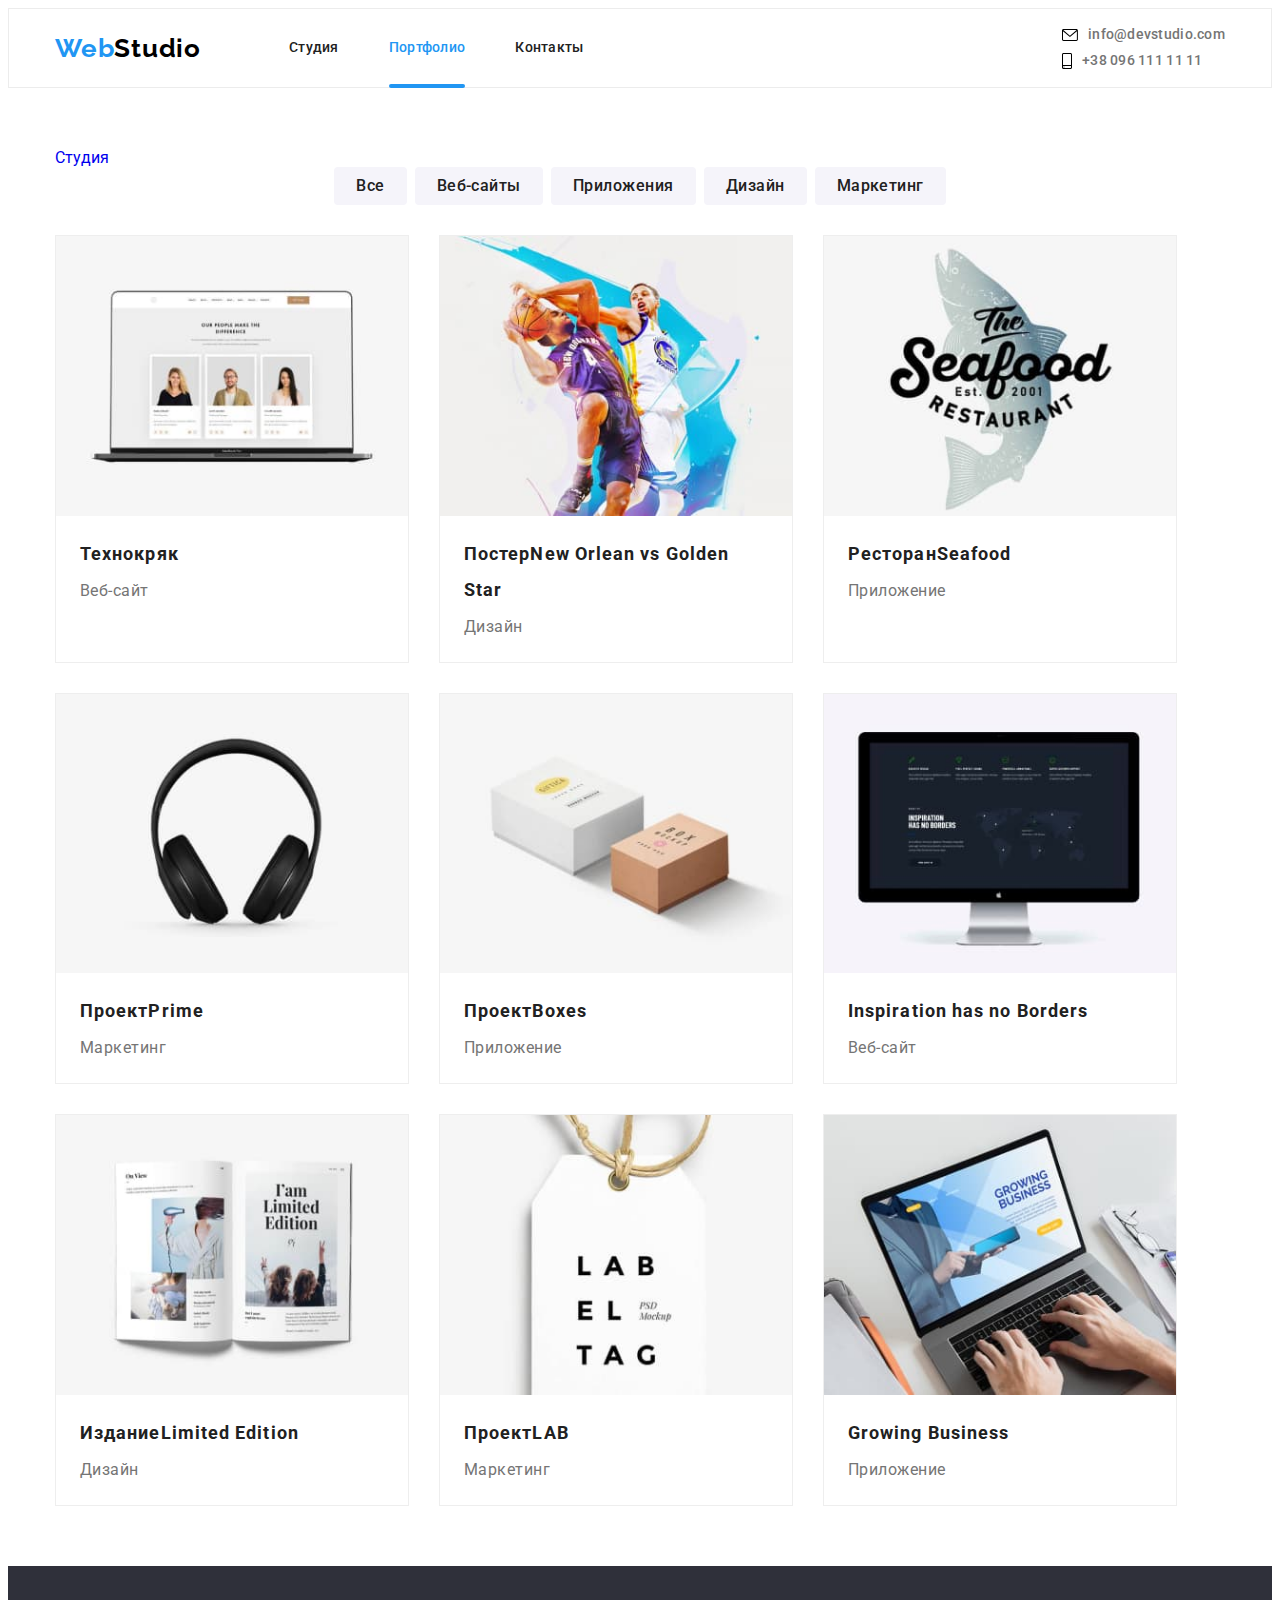
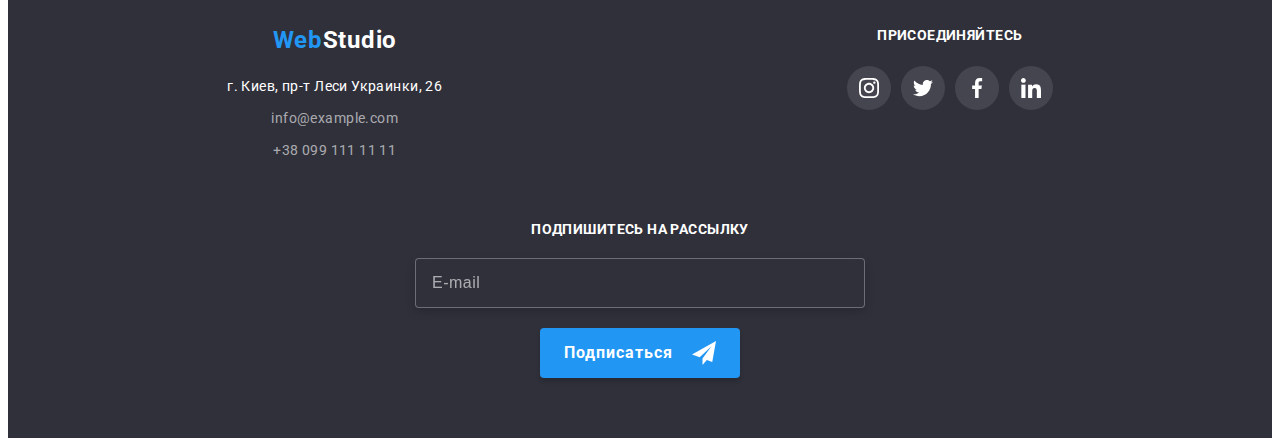
==== commit 2bbd83dc: "add-tablet-styles" ====
--- a/portfolio.html
+++ b/portfolio.html
@@ -25,25 +25,25 @@
       <div class="header-container container">
         <nav class="nav">
           <a href="" lang="en" class="nav__logo logo link"><span class="half-logo">Web</span>Studio</a>
+          <ul class="menu list data-modal-mobile">
+            <li class="menu__item">
+              <a href="./index.html" class="menu__link link ">Студия</a>
+            </li>
+            <li class="menu__item">
+              <a href="./portfolio.html" class="menu__link link current">Портфолио</a>
+            </li>
+            <li class="menu__item">
+              <a href="" class="menu__link link">Контакты</a>
+            </li>
+          </ul>
           <button type="button" class="nav__mobile-menu btn">
             <svg class="nav__mobile-menu-icon" width="40px" height="40px">
               <use href="./images/icons.svg#icon-mobile-menu"></use>
               <use href="./images/icons.svg#icon-mobile-menu-close"></use>
             </svg>
           </button>
-          <ul class="menu list">
-            <li class="menu__item">
-              <a href="./index.html" class="menu__link link current">Студия</a>
-            </li>
-            <li class="menu__item">
-              <a href="./portfolio.html" class="menu__link link">Портфолио</a>
-            </li>
-            <li class="menu__item">
-              <a href="" class="menu__link link">Контакты</a>
-            </li>
-          </ul>
         </nav>
-        <ul class="menu list">
+        <ul class="menu-contacts .is-hidden list">
           <li class="mail">
             <a href="mailto:info@devstudio.com" class="mail__link link">
               <svg class="mail__icon" width="16" height="12">
@@ -67,7 +67,7 @@
       <section class="portfolio-after-header section">
         <div class="container">
           <h1 class="visually-hidden">Портфолио</h1>
-          <a href="./index.html" class="menu__link link">Студия</a>
+          <a href="./index.html" class=" link">Студия</a>
           <ul class="after-header-list portfolio list">
             <li class="after-header-item">
               <button type="button" class="secondary-btn btn">Все</button>
--- a/css/main.min.css
+++ b/css/main.min.css
@@ -1 +1 @@
-:root{--btn-background-color: #2196f3;--btn-color: #ffffff;--list-text-color: #757575;--accent-color: #2196f3;--primary-background-color: #2f303a;--secondary-background-color: #f5f4fa;--page-background-color: #ffffff;--main-text-color: #212121;--icon-color: #afb1b8}.visually-hidden{position:absolute;white-space:nowrap;width:1px;height:1px;overflow:hidden;border:0;padding:0;clip:rect(0 0 0 0);clip-path:inset(50%);margin:-1px}body{font-family:"Roboto",sans-serif;color:var(--main-text-color);background-color:var(--page-background-color)}img{display:block;width:100%;max-width:100%;height:auto}.list{list-style:none}.link{text-decoration:none}*,::after,::before{box-sizing:border-box}h1,h2,h3,h4,h5,h6,ul,p{margin:0;padding:0}.container{width:100%;padding:0 15px;margin:0 auto}@media screen and (min-width: 480px){.container{max-width:480px}}.section{padding:60px 0}.half-logo{color:var(--accent-color)}.btn{border:0;font-family:inherit;cursor:pointer;text-decoration:none}.header{outline:1px solid #ececec;outline-offset:-1px}.header-container{padding:10px 15px}.menu__link.current{color:var(--accent-color)}.menu__link.current::after{content:"";position:absolute;height:4px;width:100%;background-color:#2196f3;border-radius:2px;bottom:0;left:0}.nav{display:flex;align-items:center}.nav__logo{font-family:"Raleway";font-style:normal;font-weight:700;font-size:26px;line-height:1.19;letter-spacing:.03em;color:#000}.nav__mobile-menu{position:absolute;top:0;right:0;display:inline-flex;border:none;padding:0;margin:0;background-color:rgba(0,0,0,0)}.menu__item:not(:last-child){margin-right:50px;position:relative}.menu__link{display:block;font-weight:500;font-size:14px;line-height:1.14;letter-spacing:.02em;color:var(--main-text-color);padding:32px 0;transition:color 250ms cubic-bezier(0.4, 0, 0.2, 1)}.menu__link:hover,.menu__link:focus{color:var(--accent-color)}.menu{display:none}.menu.is-open{display:block}.mail{margin-right:30px}.tel__link,.mail__link{display:flex;align-items:center;justify-content:center;padding:32px 0;font-weight:500;font-size:14px;line-height:1.14;letter-spacing:.02em;color:#757575;transition:color 250ms cubic-bezier(0.4, 0, 0.2, 1)}.tel__link:hover,.tel__link:hover,.tel__link:focus,.tel__link:focus,.mail__link:hover,.mail__link:hover,.mail__link:focus,.mail__link:focus{color:var(--accent-color)}.mail__icon,.tel__icon{margin-right:10px;transition:fill 250ms cubic-bezier(0.4, 0, 0.2, 1)}.tel__link:hover .mail__icon,.mail__link:hover .mail__icon,.tel__link:focus .mail__icon,.mail__link:focus .mail__icon,.tel__link:hover .tel__icon,.mail__link:hover .tel__icon,.tel__link:focus .tel__icon,.mail__link:focus .tel__icon{fill:var(--accent-color)}.after-header{background-color:var(--primary-background-color);padding:118px 30px}.after-header__container{text-align:center}.after-header__title{max-width:360px;margin:0 auto;font-weight:900;font-size:26px;line-height:1.62;letter-spacing:.06em;text-transform:uppercase;color:#fff}.after-header__btn{font-weight:700;font-size:16px;line-height:1.88;align-items:center;text-align:center;letter-spacing:.06em;color:var(--btn-color);margin-top:30px}.after-header__btn-background{width:200px;height:50px;left:700px;top:430px;background:var(--btn-background-color);box-shadow:0px 4px 4px rgba(0,0,0,.15);border-radius:4px}.about__list{display:flex;flex-direction:column}.about__item::before{content:"";display:block;background:#f5f4fa;border-radius:4px;height:120px;background-size:70px;background-repeat:no-repeat;background-position:center;margin-bottom:30px}.about__item:not(:last-child){margin-bottom:30px}.about__item-title{font-weight:700;font-size:14px;line-height:1.42;letter-spacing:.03em;text-transform:uppercase;margin-bottom:10px;color:var(--main-text-color);text-align:center}.about__icon-antenna::before{background-image:url(../images/antenna.png)}.about__icon-clock::before{background-image:url(../images/clock.png)}.about__icon-diagram::before{background-image:url(../images/diagram.png)}.about__icon-astronaut::before{background-image:url(../images/astronaut.png)}.about__item-text{font-weight:400;font-size:14px;line-height:1.71;letter-spacing:.03em;text-transform:none;color:var(--list-text-color)}.clients{text-align:center}.clients__title{font-weight:700;font-size:28px;line-height:.8484848485;text-align:center;letter-spacing:.03em;margin-bottom:30px}.clients__list{display:flex;flex-wrap:wrap;gap:30px;justify-content:center}.clients__item{width:210px;height:92px}.clients__link{display:flex;align-items:center;justify-content:center;border:1px solid var(--icon-color);border-radius:4px;height:100%;width:100%;outline:rgba(0,0,0,0);color:var(--icon-color);transition:border 250ms cubic-bezier(0.4, 0, 0.2, 1)}.clients__link:hover,.clients__link:focus{border:1px solid var(--accent-color)}.clients__icon{fill:currentColor;transition:fill 250ms cubic-bezier(0.4, 0, 0.2, 1)}.clients__link:hover .clients__icon,.clients__link:focus .clients__icon{fill:var(--accent-color)}.footer{background-color:var(--primary-background-color);padding-top:60px;padding-bottom:60px}.footer__main-container{display:flex;gap:60px;flex-direction:column}.footer-list{font-style:normal;text-align:center}.footer-container__logo{display:block;margin-bottom:20px;font-weight:700;font-size:24px;line-height:1.1666666667;text-align:center;letter-spacing:.03em;color:#fff}.footer-list__item:not(:last-child){margin-bottom:8px}.footer-list__link{font-size:14px;line-height:1.72;letter-spacing:.03em;color:#fff;transition:color 250ms cubic-bezier(0.4, 0, 0.2, 1)}.footer-list__link:hover,.footer-list__link:focus{color:var(--accent-color)}.footer-list__mail-link,.footer-list__tel-link{font-size:14px;line-height:1.72;letter-spacing:.03em;color:rgba(255,255,255,.6);transition:color 250ms cubic-bezier(0.4, 0, 0.2, 1)}.footer-list__mail-link:hover,.footer-list__mail-link:hover,.footer-list__mail-link:focus,.footer-list__mail-link:focus,.footer-list__tel-link:hover,.footer-list__tel-link:hover,.footer-list__tel-link:focus,.footer-list__tel-link:focus{color:var(--accent-color)}.footer-second-container{text-align:center}.footer-second-container__text{font-weight:700;font-size:14px;line-height:1.42;letter-spacing:.03em;text-transform:uppercase;color:#fff;margin-bottom:20px}.footer-soc{display:flex;align-items:center;justify-content:center}.footer-soc__item{height:44px;width:44px;margin-left:10px;background:rgba(255,255,255,.1);border-radius:50%}.footer-soc__item:first-child{margin-left:0}.footer-soc__link{display:flex;align-items:center;justify-content:center;height:100%;width:100%;border-radius:50%;color:var(--btn-color);transition:background 250ms cubic-bezier(0.4, 0, 0.2, 1)}.footer-soc__link:hover,.footer-soc__link:focus{background-color:var(--accent-color)}.footer-soc__icon{fill:currentColor}.footer-mailing{text-align:center}.footer-mailing__text{font-weight:700;font-size:14px;line-height:1.14;letter-spacing:.03em;text-transform:uppercase;color:#fff;margin-bottom:20px}.footer-mailing__form{display:flex;flex-direction:column;align-items:center}.footer-mailing__icon-telegram{fill:#fff}.footer-mailing__input{margin-bottom:10px;background:#2f303a;border:1px solid rgba(255,255,255,.3);filter:drop-shadow(0px 4px 4px rgba(0, 0, 0, 0.15));border-radius:4px;max-width:450px;width:100%;height:50px;padding-left:16px;color:#fff;font-size:14px;line-height:1.14;letter-spacing:.03em;outline:rgba(0,0,0,0);transition:border 250ms cubic-bezier(0.4, 0, 0.2, 1)}.footer-mailing__input:focus{border:1px solid var(--accent-color)}.footer-mailing__input::placeholder{font-size:16px;line-height:1.25;letter-spacing:.03em;color:rgba(255,255,255,.6)}.footer-mailing__btn{display:flex;justify-content:space-evenly;width:200px;height:50px;font-weight:700;font-size:16px;line-height:1.88;align-items:center;text-align:center;letter-spacing:.06em;color:#fff;background-color:var(--accent-color);box-shadow:0px 4px 4px rgba(0,0,0,.15);border-radius:4px}.hero{display:none;padding-top:0}.hero__container{text-align:center}.hero__list{display:flex;flex-direction:row}.hero__item-description{position:relative}.hero__description-text{position:absolute;height:70px;width:100%;bottom:0;left:0;display:flex;align-items:center;justify-content:center;font-size:14px;line-height:1.43;letter-spacing:.03em;text-transform:uppercase;color:#fff;background:rgba(47,48,58,.8)}.hero__item:not(:last-child){margin-right:30px}.hero__title{font-weight:700;font-size:36px;line-height:1.17;letter-spacing:.03em;margin-bottom:50px}.portfolio-list{display:flex;flex-wrap:wrap;gap:30px;justify-content:center}.portfolio-item{border:1px solid #eee}.portfolio-item-title{font-weight:700;font-size:18px;line-height:2;letter-spacing:.06em;color:var(--main-text-color)}.portfolio-item-text{font-size:16px;line-height:1.88;letter-spacing:.03em;color:var(--list-text-color);margin-top:4px}.portfolio-item-description{position:relative;overflow:hidden}.portfolio-description-text{position:absolute;height:100%;top:0;padding:63px 24px;transition:transform 250ms cubic-bezier(0.4, 0, 0.2, 1);transform:translateY(101%);font-size:18px;line-height:1.56;letter-spacing:.03em;color:#fff;background:rgba(33,150,243,.9)}.portfolio-item-link:hover .portfolio-description-text,.portfolio-item-link:focus .portfolio-description-text{transform:translateY(0)}.portfolio-item-link{display:block;transition:box-shadow 250ms cubic-bezier(0.4, 0, 0.2, 1)}.portfolio-item-link:hover,.portfolio-item-link:focus{box-shadow:0px 1px 1px rgba(0,0,0,.12),0px 4px 4px rgba(0,0,0,.06),1px 4px 6px rgba(0,0,0,.16)}.portfolio-grid-container{padding:20px 24px}.after-header-list{display:flex;margin-bottom:50px;flex-wrap:wrap;column-gap:8px;row-gap:15px}.secondary-btn{font-weight:500;font-size:16px;line-height:1.62;text-align:center;letter-spacing:.03em;color:var(--main-text-color);background-color:#f5f4fa;border-radius:4px;padding:6px 22px;transition:color 250ms cubic-bezier(0.4, 0, 0.2, 1),background 250ms cubic-bezier(0.4, 0, 0.2, 1),box-shadow 250ms cubic-bezier(0.4, 0, 0.2, 1)}.secondary-btn:hover,.secondary-btn:focus{background-color:var(--accent-color);color:#fff;box-shadow:0px 3px 1px rgba(0,0,0,.1),0px 1px 2px rgba(0,0,0,.08),0px 2px 2px rgba(0,0,0,.12)}.team{background-color:var(--secondary-background-color)}.team__container{text-align:center}.team__item{background-color:#fff;box-shadow:0px 1px 3px rgba(0,0,0,.12),0px 1px 1px rgba(0,0,0,.14),0px 2px 1px rgba(0,0,0,.2);border-radius:0px 0px 4px 4px}.team__item:not(:last-child){margin-bottom:30px}.team__text-container{padding:30px 0 24px}.team__title{font-weight:700;font-size:28px;line-height:1.18;text-align:center;letter-spacing:.03em;margin-bottom:30px}.team__item-title{font-weight:500;font-size:16px;line-height:1.19;letter-spacing:.03em;margin-bottom:10px}.team__item-text{font-size:16px;line-height:1.19;letter-spacing:.03em;color:var(--list-text-color);margin-bottom:16px}.team__soc-list{display:flex;justify-content:center}.team__soc-item{height:44px;width:44px;margin-left:10px}.team__soc-item:first-child{margin-left:0}.team__soc-link{display:flex;align-items:center;justify-content:center;height:100%;width:100%;border-radius:50%;color:var(--icon-color);transition:background 250ms cubic-bezier(0.4, 0, 0.2, 1)}.team__soc-link:hover,.team__soc-link:focus{background:var(--accent-color)}.team__soc-icon{fill:currentColor;transition:fill 250ms cubic-bezier(0.4, 0, 0.2, 1)}.team__soc-link:hover .team__soc-icon,.team__soc-link:focus .team__soc-icon{fill:var(--btn-color)}.backdrop{position:fixed;top:0;left:0;width:100%;height:100%;background:rgba(0,0,0,.2);transition:opacity 350ms cubic-bezier(0.4, 0, 0.2, 1),visibility 350ms cubic-bezier(0.4, 0, 0.2, 1)}.modal{position:absolute;top:50%;left:50%;transform:translate(-50%, -50%) scale(1);width:528px;min-height:581px;padding:40px;box-shadow:0px 1px 3px rgba(0,0,0,.12),0px 1px 1px rgba(0,0,0,.14),0px 2px 1px rgba(0,0,0,.2);border-radius:4px;background:#fff;transition:transform 350ms cubic-bezier(0.4, 0, 0.2, 1)}.backdrop.is-hidden .modal{transform:translate(-50%, -50%) scale(1.3)}.modal__close-btn{position:absolute;top:8px;right:8px;display:flex;justify-content:center;align-items:center;width:30px;height:30px;background:#fff;border:1px solid rgba(0,0,0,.1);border-radius:50%;transition:fill 250ms cubic-bezier(0.4, 0, 0.2, 1),outline 250ms cubic-bezier(0.4, 0, 0.2, 1);outline:rgba(0,0,0,0)}.modal__close-btn:focus,.modal__close-btn:hover{fill:var(--accent-color);cursor:pointer;outline:2px solid var(--accent-color)}.is-hidden{opacity:0;visibility:hidden;pointer-events:none}.modal-form{display:flex;flex-direction:column;align-items:center}.modal__title{text-align:center;font-weight:700;font-size:20px;line-height:1.15;letter-spacing:.03em;color:#212121;margin-bottom:12px}.modal-field{width:100%}.modal-field:not(:first-child){margin-top:10px}.modal-field__label{display:block;margin-bottom:4px;font-weight:400;font-size:12px;line-height:1.1666666667;letter-spacing:.01em;color:#757575}.input-container{position:relative}.input-container__modal-icon{position:absolute;top:50%;transform:translateY(-50%);left:12px;transition:fill 250ms cubic-bezier(0.4, 0, 0.2, 1)}.input-container__input{width:100%;height:40px;border:1px solid rgba(33,33,33,.2);border-radius:4px;background-color:rgba(0,0,0,0);padding-left:42px;outline:rgba(0,0,0,0);transition:border-color 250ms cubic-bezier(0.4, 0, 0.2, 1)}.input-container__input:focus{border-color:var(--accent-color)}.input-container__input:focus+.input-container__modal-icon{fill:var(--accent-color)}.modal-field__text{width:100%;height:120px;border:1px solid rgba(33,33,33,.2);border-radius:4px;resize:none;padding:12px 16px;outline:rgba(0,0,0,0);transition:border-color 250ms cubic-bezier(0.4, 0, 0.2, 1);font-weight:400;font-size:12px;line-height:1.1666666667;letter-spacing:.01em}.modal-field__text:focus{border-color:var(--accent-color)}.modal-field__text::placeholder{font-weight:400;font-size:12px;line-height:1.1666666667;letter-spacing:.01em;color:rgba(117,117,117,.5)}.privacy-field{margin-top:20px}.privacy-field__input-check-text{display:flex;align-items:center;justify-content:center;font-weight:400;font-size:14px;line-height:1.71;letter-spacing:.03em;color:#757575}.privacy-field__input-check-text .privacy-field__input-text{margin-left:8px}.privacy-field__input-check-text::before{content:"";width:16px;height:15px;background-image:url(../images/square.svg)}.privacy-field__input-check:checked+.privacy-field__input-check-text::before{background-image:url(../images/check.svg);background-repeat:no-repeat;background-size:contain;background-color:var(--accent-color);border-radius:2px}.privacy-field__input-check-link{color:var(--accent-color)}.modal-form__btn{width:200px;height:50px;font-weight:700;font-size:16px;line-height:1.88;align-items:center;text-align:center;letter-spacing:.06em;color:#fff;background-color:var(--accent-color);box-shadow:0px 4px 4px rgba(0,0,0,.15);border-radius:4px;margin-top:30px;transition:background-color 250ms cubic-bezier(0.4, 0, 0.2, 1)}.modal-form__btn:focus,.modal-form__btn:hover{background:#188ce8;box-shadow:0px 4px 4px rgba(0,0,0,.15);border-radius:4px}.privacy-field__input-check:focus+.privacy-field__input-check-text::before{outline:2px solid var(--accent-color);border-radius:2px}.privacy-field__input-check:checked:focus+.privacy-field__input-check-text::before{outline:2px solid #000}/*# sourceMappingURL=main.min.css.map */+:root{--btn-background-color: #2196f3;--btn-color: #ffffff;--list-text-color: #757575;--accent-color: #2196f3;--primary-background-color: #2f303a;--secondary-background-color: #f5f4fa;--page-background-color: #ffffff;--main-text-color: #212121;--icon-color: #afb1b8}.visually-hidden{position:absolute;white-space:nowrap;width:1px;height:1px;overflow:hidden;border:0;padding:0;clip:rect(0 0 0 0);clip-path:inset(50%);margin:-1px}body{font-family:"Roboto",sans-serif;color:var(--main-text-color);background-color:var(--page-background-color)}img{display:block;width:100%;max-width:100%;height:auto}.list{list-style:none}.link{text-decoration:none}*,::after,::before{box-sizing:border-box}h1,h2,h3,h4,h5,h6,ul,p{margin:0;padding:0}.container{width:100%;padding:0 15px;margin:0 auto}@media screen and (min-width: 480px){.container{max-width:480px}}@media screen and (min-width: 768px){.container{max-width:768px}}@media screen and (min-width: 1200px){.container{max-width:1200px}}.section{padding:60px 0}.half-logo{color:var(--accent-color)}.btn{border:0;font-family:inherit;cursor:pointer;text-decoration:none}.header{outline:1px solid #ececec;outline-offset:-1px}@media screen and (min-width: 768px){.header-container{display:flex;align-items:center;justify-content:space-between}}@media screen and (min-width: 1200px){.header-container{display:flex;align-items:center}}.menu__link.current{color:var(--accent-color)}.menu__link.current::after{content:"";position:absolute;height:4px;width:100%;background-color:#2196f3;border-radius:2px;bottom:0;left:0}.nav{display:flex;align-items:center}.nav__logo{padding:16px 0;font-family:"Raleway";font-style:normal;font-weight:700;font-size:26px;line-height:1.19;letter-spacing:.03em;color:#000}@media screen and (min-width: 768px){.nav__logo{margin-right:88px}}.nav__mobile-menu{position:absolute;top:0;right:0;display:inline-flex;border:none;padding:0;margin:0;background-color:rgba(0,0,0,0)}@media screen and (min-width: 768px){.nav__mobile-menu{display:none}}@media screen and (min-width: 1200px){.nav__mobile-menu{display:none}}.menu__item:not(:last-child){margin-right:50px;position:relative}.menu__link{display:block;font-weight:500;font-size:14px;line-height:1.14;letter-spacing:.02em;color:var(--main-text-color);padding:32px 0;transition:color 250ms cubic-bezier(0.4, 0, 0.2, 1)}.menu__link:hover,.menu__link:focus{color:var(--accent-color)}.menu-contacts{display:none}@media screen and (min-width: 768px){.menu-contacts{display:flex;flex-direction:column}}.menu{display:none}@media screen and (min-width: 768px){.menu{display:flex;align-items:center;justify-content:center}}.menu.is-open{display:block}@media screen and (min-width: 768px){.mail{margin-bottom:10px}}.tel__link,.mail__link{display:flex;align-items:center;font-weight:500;font-size:14px;line-height:1.14;letter-spacing:.02em;color:#757575;transition:color 250ms cubic-bezier(0.4, 0, 0.2, 1)}.tel__link:hover,.tel__link:hover,.tel__link:focus,.tel__link:focus,.mail__link:hover,.mail__link:hover,.mail__link:focus,.mail__link:focus{color:var(--accent-color)}.mail__icon,.tel__icon{margin-right:10px;transition:fill 250ms cubic-bezier(0.4, 0, 0.2, 1)}.tel__link:hover .mail__icon,.mail__link:hover .mail__icon,.tel__link:focus .mail__icon,.mail__link:focus .mail__icon,.tel__link:hover .tel__icon,.mail__link:hover .tel__icon,.tel__link:focus .tel__icon,.mail__link:focus .tel__icon{fill:var(--accent-color)}.after-header{background-color:var(--primary-background-color);padding:118px 30px}.after-header__container{text-align:center}.after-header__title{max-width:360px;margin:0 auto;font-weight:900;font-size:26px;line-height:1.62;letter-spacing:.06em;text-transform:uppercase;color:#fff}.after-header__btn{font-weight:700;font-size:16px;line-height:1.88;align-items:center;text-align:center;letter-spacing:.06em;color:var(--btn-color);margin-top:30px}.after-header__btn-background{width:200px;height:50px;left:700px;top:430px;background:var(--btn-background-color);box-shadow:0px 4px 4px rgba(0,0,0,.15);border-radius:4px}@media screen and (min-width: 768px){.about__list{display:flex;flex-wrap:wrap;gap:30px}}.about__item::before{content:"";display:block;background:#f5f4fa;border-radius:4px;height:120px;background-size:70px;background-repeat:no-repeat;background-position:center;margin-bottom:30px}@media screen and (min-width: 768px){.about__item{max-width:354px}}.about__item-title{font-weight:700;font-size:14px;line-height:1.42;letter-spacing:.03em;text-transform:uppercase;margin-bottom:10px;color:var(--main-text-color)}.about__icon-antenna::before{background-image:url(../images/antenna.png)}.about__icon-clock::before{background-image:url(../images/clock.png)}.about__icon-diagram::before{background-image:url(../images/diagram.png)}.about__icon-astronaut::before{background-image:url(../images/astronaut.png)}.about__item-text{font-weight:400;font-size:14px;line-height:1.71;letter-spacing:.03em;text-transform:none;color:var(--list-text-color)}.clients{text-align:center}.clients__title{font-weight:700;font-size:28px;line-height:.8484848485;text-align:center;letter-spacing:.03em;margin-bottom:30px}.clients__list{display:flex;flex-wrap:wrap;gap:30px;justify-content:center}.clients__item{width:210px;height:92px}@media screen and (min-width: 768px){.clients__item{width:226px}}.clients__link{display:flex;align-items:center;justify-content:center;border:1px solid var(--icon-color);border-radius:4px;height:100%;width:100%;outline:rgba(0,0,0,0);color:var(--icon-color);transition:border 250ms cubic-bezier(0.4, 0, 0.2, 1)}.clients__link:hover,.clients__link:focus{border:1px solid var(--accent-color)}.clients__icon{fill:currentColor;transition:fill 250ms cubic-bezier(0.4, 0, 0.2, 1)}.clients__link:hover .clients__icon,.clients__link:focus .clients__icon{fill:var(--accent-color)}.footer{background-color:var(--primary-background-color);padding-top:60px;padding-bottom:60px}.footer__main-container{display:flex;gap:60px;flex-direction:column}@media screen and (min-width: 768px){.footer__main-container{flex-wrap:wrap;flex-direction:row;justify-content:space-around}}.footer-list{font-style:normal;text-align:center}.footer-container__logo{display:block;margin-bottom:20px;font-weight:700;font-size:24px;line-height:1.1666666667;text-align:center;letter-spacing:.03em;color:#fff}.footer-list__item:not(:last-child){margin-bottom:8px}.footer-list__link{font-size:14px;line-height:1.72;letter-spacing:.03em;color:#fff;transition:color 250ms cubic-bezier(0.4, 0, 0.2, 1)}.footer-list__link:hover,.footer-list__link:focus{color:var(--accent-color)}.footer-list__mail-link,.footer-list__tel-link{font-size:14px;line-height:1.72;letter-spacing:.03em;color:rgba(255,255,255,.6);transition:color 250ms cubic-bezier(0.4, 0, 0.2, 1)}.footer-list__mail-link:hover,.footer-list__mail-link:hover,.footer-list__mail-link:focus,.footer-list__mail-link:focus,.footer-list__tel-link:hover,.footer-list__tel-link:hover,.footer-list__tel-link:focus,.footer-list__tel-link:focus{color:var(--accent-color)}.footer-second-container{text-align:center}.footer-second-container__text{font-weight:700;font-size:14px;line-height:1.42;letter-spacing:.03em;text-transform:uppercase;color:#fff;margin-bottom:20px}.footer-soc{display:flex;align-items:center;justify-content:center}.footer-soc__item{height:44px;width:44px;margin-left:10px;background:rgba(255,255,255,.1);border-radius:50%}.footer-soc__item:first-child{margin-left:0}.footer-soc__link{display:flex;align-items:center;justify-content:center;height:100%;width:100%;border-radius:50%;color:var(--btn-color);transition:background 250ms cubic-bezier(0.4, 0, 0.2, 1)}.footer-soc__link:hover,.footer-soc__link:focus{background-color:var(--accent-color)}.footer-soc__icon{fill:currentColor}.footer-mailing{text-align:center}@media screen and (min-width: 768px){.footer-mailing{width:100%}}.footer-mailing__text{font-weight:700;font-size:14px;line-height:1.14;letter-spacing:.03em;text-transform:uppercase;color:#fff;margin-bottom:20px}.footer-mailing__form{display:flex;flex-direction:column;align-items:center}.footer-mailing__icon-telegram{fill:#fff}.footer-mailing__input{margin-bottom:20px;background:#2f303a;border:1px solid rgba(255,255,255,.3);filter:drop-shadow(0px 4px 4px rgba(0, 0, 0, 0.15));border-radius:4px;max-width:450px;width:100%;height:50px;padding-left:16px;color:#fff;font-size:14px;line-height:1.14;letter-spacing:.03em;outline:rgba(0,0,0,0);transition:border 250ms cubic-bezier(0.4, 0, 0.2, 1)}.footer-mailing__input:focus{border:1px solid var(--accent-color)}.footer-mailing__input::placeholder{font-size:16px;line-height:1.25;letter-spacing:.03em;color:rgba(255,255,255,.6)}.footer-mailing__btn{display:flex;justify-content:space-evenly;width:200px;height:50px;font-weight:700;font-size:16px;line-height:1.88;align-items:center;text-align:center;letter-spacing:.06em;color:#fff;background-color:var(--accent-color);box-shadow:0px 4px 4px rgba(0,0,0,.15);border-radius:4px}.hero{display:none;padding-top:0}.hero__container{text-align:center}.hero__list{display:flex;flex-direction:row}.hero__item-description{position:relative}.hero__description-text{position:absolute;height:70px;width:100%;bottom:0;left:0;display:flex;align-items:center;justify-content:center;font-size:14px;line-height:1.43;letter-spacing:.03em;text-transform:uppercase;color:#fff;background:rgba(47,48,58,.8)}.hero__item:not(:last-child){margin-right:30px}.hero__title{font-weight:700;font-size:36px;line-height:1.17;letter-spacing:.03em;margin-bottom:50px}.portfolio-list{display:flex;flex-wrap:wrap;gap:30px;justify-content:center}@media screen and (min-width: 768px){.portfolio-list{justify-content:start}}.portfolio-item{border:1px solid #eee}@media screen and (min-width: 768px){.portfolio-item{max-width:354px}}.portfolio-item-title{font-weight:700;font-size:18px;line-height:2;letter-spacing:.06em;color:var(--main-text-color)}.portfolio-item-text{font-size:16px;line-height:1.88;letter-spacing:.03em;color:var(--list-text-color);margin-top:4px}.portfolio-item-description{position:relative;overflow:hidden}.portfolio-description-text{position:absolute;height:100%;top:0;padding:63px 24px;transition:transform 250ms cubic-bezier(0.4, 0, 0.2, 1);transform:translateY(101%);font-size:18px;line-height:1.56;letter-spacing:.03em;color:#fff;background:rgba(33,150,243,.9)}.portfolio-item-link:hover .portfolio-description-text,.portfolio-item-link:focus .portfolio-description-text{transform:translateY(0)}.portfolio-item-link{display:block;transition:box-shadow 250ms cubic-bezier(0.4, 0, 0.2, 1);height:100%}.portfolio-item-link:hover,.portfolio-item-link:focus{box-shadow:0px 1px 1px rgba(0,0,0,.12),0px 4px 4px rgba(0,0,0,.06),1px 4px 6px rgba(0,0,0,.16)}.portfolio-grid-container{padding:20px 24px}.after-header-list{display:flex;margin-bottom:40px;flex-wrap:wrap;column-gap:8px;row-gap:15px}@media screen and (min-width: 768px){.after-header-list{gap:8px;justify-content:center;margin-bottom:30px}}.secondary-btn{font-weight:500;font-size:16px;line-height:1.62;text-align:center;letter-spacing:.03em;color:var(--main-text-color);background-color:#f5f4fa;border-radius:4px;padding:6px 22px;transition:color 250ms cubic-bezier(0.4, 0, 0.2, 1),background 250ms cubic-bezier(0.4, 0, 0.2, 1),box-shadow 250ms cubic-bezier(0.4, 0, 0.2, 1)}.secondary-btn:hover,.secondary-btn:focus{background-color:var(--accent-color);color:#fff;box-shadow:0px 3px 1px rgba(0,0,0,.1),0px 1px 2px rgba(0,0,0,.08),0px 2px 2px rgba(0,0,0,.12)}.team{background-color:var(--secondary-background-color)}.team__container{text-align:center}.team__list{display:flex;flex-wrap:wrap;gap:30px}.team__item{background-color:#fff;box-shadow:0px 1px 3px rgba(0,0,0,.12),0px 1px 1px rgba(0,0,0,.14),0px 2px 1px rgba(0,0,0,.2);border-radius:0px 0px 4px 4px}.team__text-container{padding:30px 0 24px}.team__title{font-weight:700;font-size:28px;line-height:1.18;text-align:center;letter-spacing:.03em;margin-bottom:30px}.team__item-title{font-weight:500;font-size:16px;line-height:1.19;letter-spacing:.03em;margin-bottom:10px}.team__item-text{font-size:16px;line-height:1.19;letter-spacing:.03em;color:var(--list-text-color);margin-bottom:16px}.team__soc-list{display:flex;justify-content:center}.team__soc-item{height:44px;width:44px;margin-left:10px}.team__soc-item:first-child{margin-left:0}.team__soc-link{display:flex;align-items:center;justify-content:center;height:100%;width:100%;border-radius:50%;color:var(--icon-color);transition:background 250ms cubic-bezier(0.4, 0, 0.2, 1)}.team__soc-link:hover,.team__soc-link:focus{background:var(--accent-color)}.team__soc-icon{fill:currentColor;transition:fill 250ms cubic-bezier(0.4, 0, 0.2, 1)}.team__soc-link:hover .team__soc-icon,.team__soc-link:focus .team__soc-icon{fill:var(--btn-color)}.backdrop{position:fixed;top:0;left:0;width:100%;height:100%;background:rgba(0,0,0,.2);transition:opacity 350ms cubic-bezier(0.4, 0, 0.2, 1),visibility 350ms cubic-bezier(0.4, 0, 0.2, 1)}.modal{position:absolute;top:50%;left:50%;transform:translate(-50%, -50%) scale(1);width:528px;min-height:581px;padding:40px;box-shadow:0px 1px 3px rgba(0,0,0,.12),0px 1px 1px rgba(0,0,0,.14),0px 2px 1px rgba(0,0,0,.2);border-radius:4px;background:#fff;transition:transform 350ms cubic-bezier(0.4, 0, 0.2, 1)}.backdrop.is-hidden .modal{transform:translate(-50%, -50%) scale(1.3)}.modal__close-btn{position:absolute;top:8px;right:8px;display:flex;justify-content:center;align-items:center;width:30px;height:30px;background:#fff;border:1px solid rgba(0,0,0,.1);border-radius:50%;transition:fill 250ms cubic-bezier(0.4, 0, 0.2, 1),outline 250ms cubic-bezier(0.4, 0, 0.2, 1);outline:rgba(0,0,0,0)}.modal__close-btn:focus,.modal__close-btn:hover{fill:var(--accent-color);cursor:pointer;outline:2px solid var(--accent-color)}.is-hidden{opacity:0;visibility:hidden;pointer-events:none}.modal-form{display:flex;flex-direction:column;align-items:center}.modal__title{text-align:center;font-weight:700;font-size:20px;line-height:1.15;letter-spacing:.03em;color:#212121;margin-bottom:12px}.modal-field{width:100%}.modal-field:not(:first-child){margin-top:10px}.modal-field__label{display:block;margin-bottom:4px;font-weight:400;font-size:12px;line-height:1.1666666667;letter-spacing:.01em;color:#757575}.input-container{position:relative}.input-container__modal-icon{position:absolute;top:50%;transform:translateY(-50%);left:12px;transition:fill 250ms cubic-bezier(0.4, 0, 0.2, 1)}.input-container__input{width:100%;height:40px;border:1px solid rgba(33,33,33,.2);border-radius:4px;background-color:rgba(0,0,0,0);padding-left:42px;outline:rgba(0,0,0,0);transition:border-color 250ms cubic-bezier(0.4, 0, 0.2, 1)}.input-container__input:focus{border-color:var(--accent-color)}.input-container__input:focus+.input-container__modal-icon{fill:var(--accent-color)}.modal-field__text{width:100%;height:120px;border:1px solid rgba(33,33,33,.2);border-radius:4px;resize:none;padding:12px 16px;outline:rgba(0,0,0,0);transition:border-color 250ms cubic-bezier(0.4, 0, 0.2, 1);font-weight:400;font-size:12px;line-height:1.1666666667;letter-spacing:.01em}.modal-field__text:focus{border-color:var(--accent-color)}.modal-field__text::placeholder{font-weight:400;font-size:12px;line-height:1.1666666667;letter-spacing:.01em;color:rgba(117,117,117,.5)}.privacy-field{margin-top:20px}.privacy-field__input-check-text{display:flex;align-items:center;justify-content:center;font-weight:400;font-size:14px;line-height:1.71;letter-spacing:.03em;color:#757575}.privacy-field__input-check-text .privacy-field__input-text{margin-left:8px}.privacy-field__input-check-text::before{content:"";width:16px;height:15px;background-image:url(../images/square.svg)}.privacy-field__input-check:checked+.privacy-field__input-check-text::before{background-image:url(../images/check.svg);background-repeat:no-repeat;background-size:contain;background-color:var(--accent-color);border-radius:2px}.privacy-field__input-check-link{color:var(--accent-color)}.modal-form__btn{width:200px;height:50px;font-weight:700;font-size:16px;line-height:1.88;align-items:center;text-align:center;letter-spacing:.06em;color:#fff;background-color:var(--accent-color);box-shadow:0px 4px 4px rgba(0,0,0,.15);border-radius:4px;margin-top:30px;transition:background-color 250ms cubic-bezier(0.4, 0, 0.2, 1)}.modal-form__btn:focus,.modal-form__btn:hover{background:#188ce8;box-shadow:0px 4px 4px rgba(0,0,0,.15);border-radius:4px}.privacy-field__input-check:focus+.privacy-field__input-check-text::before{outline:2px solid var(--accent-color);border-radius:2px}.privacy-field__input-check:checked:focus+.privacy-field__input-check-text::before{outline:2px solid #000}/*# sourceMappingURL=main.min.css.map */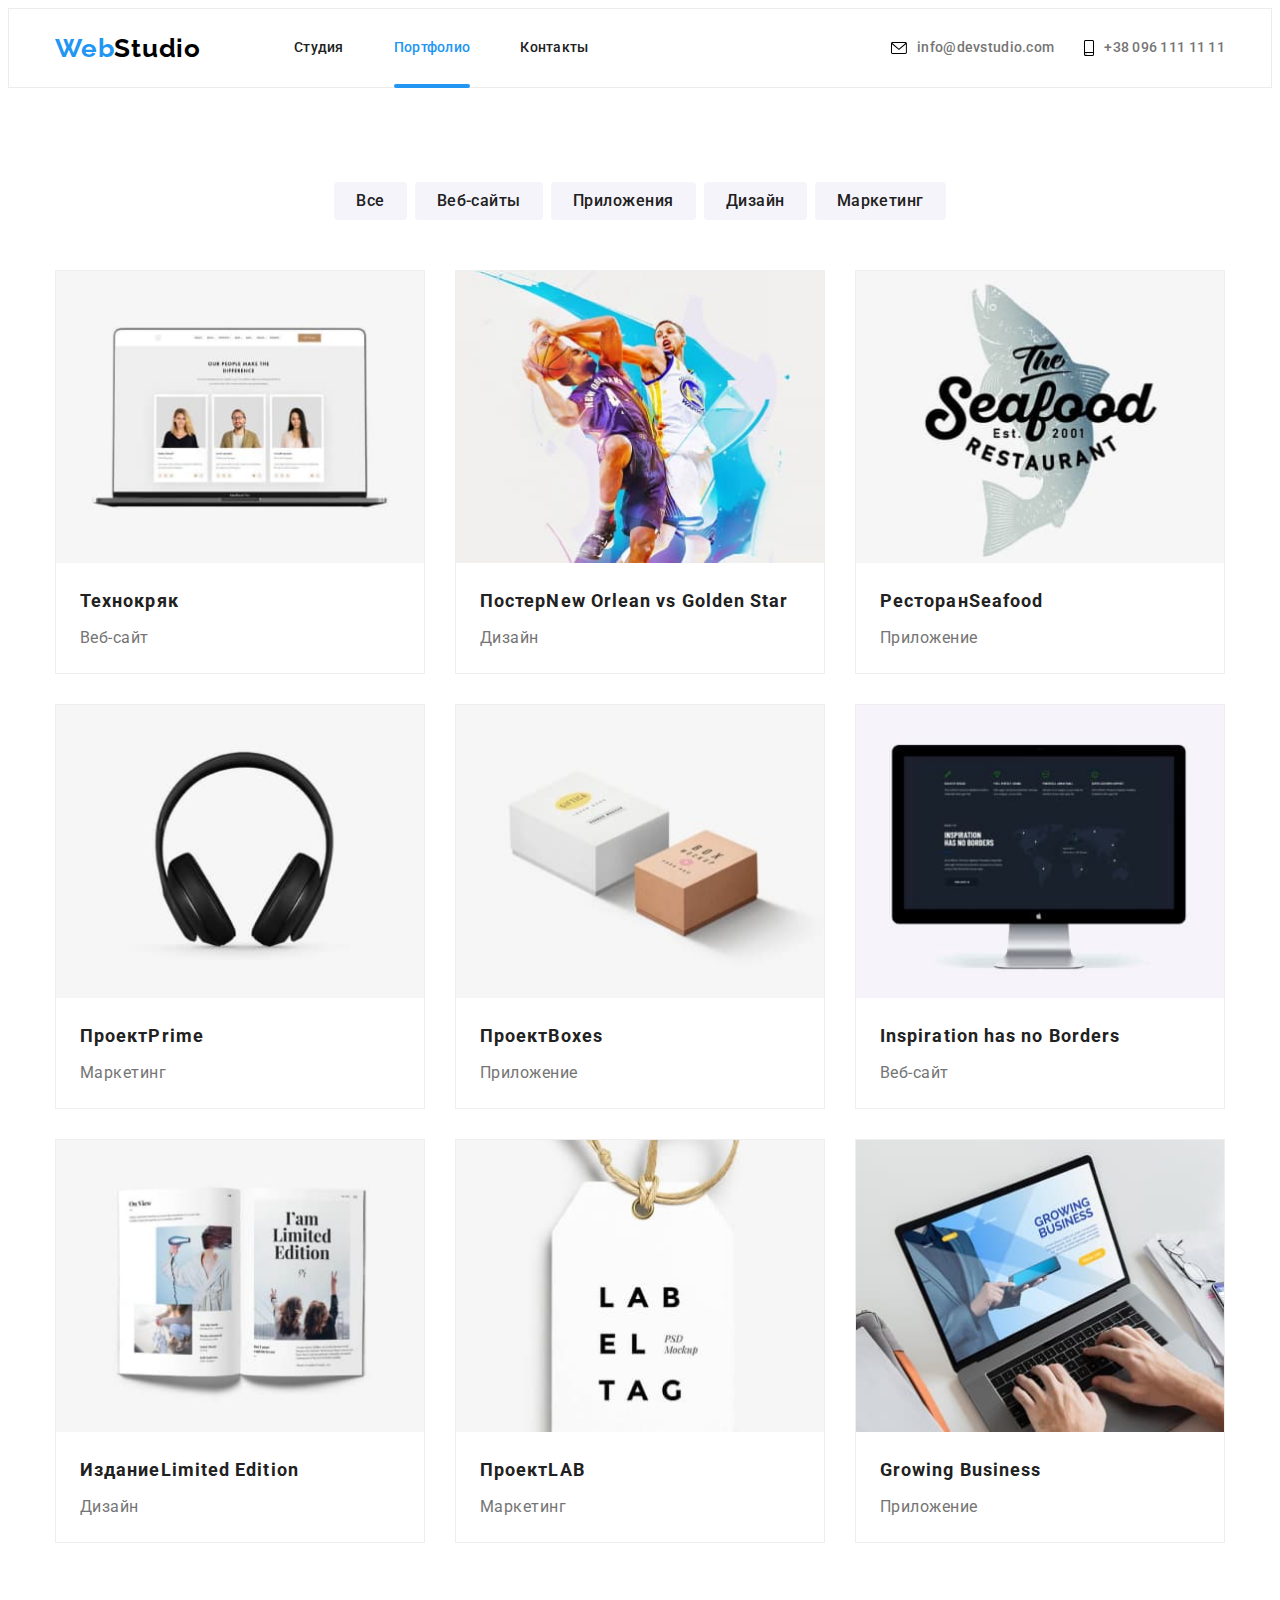
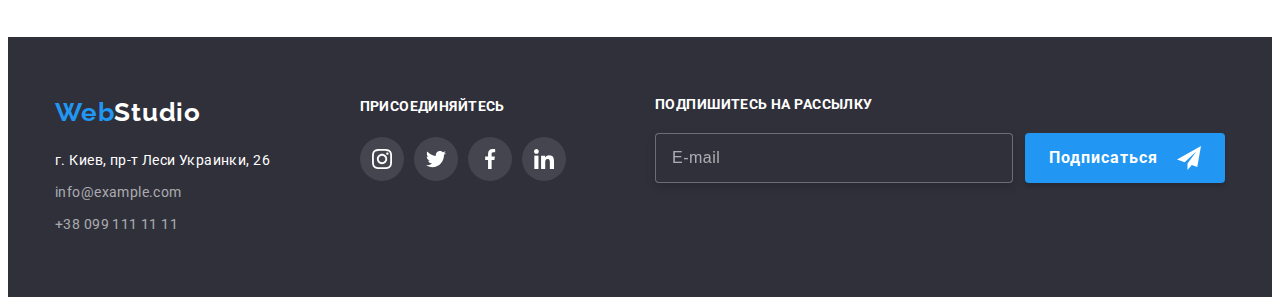
==== commit fe1c4ee3: "add-desktop-styles" ====
--- a/portfolio.html
+++ b/portfolio.html
@@ -18,19 +18,23 @@
       crossorigin="anonymous"
       referrerpolicy="no-referrer"
     />
-    <link rel="stylesheet" href="./css/main.min.css">
+    <link rel="stylesheet" href="./css/main.min.css" />
   </head>
   <body>
     <header class="header">
       <div class="header-container container">
         <nav class="nav">
-          <a href="" lang="en" class="nav__logo logo link"><span class="half-logo">Web</span>Studio</a>
+          <a href="" lang="en" class="nav__logo logo link"
+            ><span class="half-logo">Web</span>Studio</a
+          >
           <ul class="menu list data-modal-mobile">
             <li class="menu__item">
-              <a href="./index.html" class="menu__link link ">Студия</a>
+              <a href="./index.html" class="menu__link link">Студия</a>
             </li>
             <li class="menu__item">
-              <a href="./portfolio.html" class="menu__link link current">Портфолио</a>
+              <a href="./portfolio.html" class="menu__link link current"
+                >Портфолио</a
+              >
             </li>
             <li class="menu__item">
               <a href="" class="menu__link link">Контакты</a>
@@ -67,7 +71,6 @@
       <section class="portfolio-after-header section">
         <div class="container">
           <h1 class="visually-hidden">Портфолио</h1>
-          <a href="./index.html" class=" link">Студия</a>
           <ul class="after-header-list portfolio list">
             <li class="after-header-item">
               <button type="button" class="secondary-btn btn">Все</button>
@@ -91,10 +94,7 @@
             <li class="portfolio-item">
               <a href="" class="portfolio-item-link link">
                 <div class="portfolio-item-description">
-                  <img
-                    src="./images/portfolio-1.jpg"
-                    alt="ноутбук"
-                  />
+                  <img src="./images/portfolio-1.jpg" alt="ноутбук" />
                   <p class="portfolio-description-text">
                     Ресурс предлагает комплексные предложения с разным уровнем
                     функционала и сервисов. Все это позволит посетителю получить
@@ -110,10 +110,7 @@
             <li class="portfolio-item">
               <a href="" class="portfolio-item-link link">
                 <div class="portfolio-item-description">
-                  <img
-                    src="./images/portfolio-2.jpg"
-                    alt="постер"
-                  />
+                  <img src="./images/portfolio-2.jpg" alt="постер" />
                   <p class="portfolio-description-text">
                     Ресурс предлагает комплексные предложения с разным уровнем
                     функционала и сервисов. Все это позволит посетителю получить
@@ -131,10 +128,7 @@
             <li class="portfolio-item">
               <a href="" class="portfolio-item-link link">
                 <div class="portfolio-item-description">
-                  <img
-                    src="./images/portfolio-3.jpg"
-                    alt="лого ресторана"
-                  />
+                  <img src="./images/portfolio-3.jpg" alt="лого ресторана" />
                   <p class="portfolio-description-text">
                     Ресурс предлагает комплексные предложения с разным уровнем
                     функционала и сервисов. Все это позволит посетителю получить
@@ -152,10 +146,7 @@
             <li class="portfolio-item">
               <a href="" class="portfolio-item-link link">
                 <div class="portfolio-item-description">
-                  <img
-                    src="./images/portfolio-4.jpg"
-                    alt="наушники"
-                  />
+                  <img src="./images/portfolio-4.jpg" alt="наушники" />
                   <p class="portfolio-description-text">
                     Ресурс предлагает комплексные предложения с разным уровнем
                     функционала и сервисов. Все это позволит посетителю получить
@@ -173,10 +164,7 @@
             <li class="portfolio-item">
               <a href="" class="portfolio-item-link link">
                 <div class="portfolio-item-description">
-                  <img
-                    src="./images/portfolio-5.jpg"
-                    alt="коробки"
-                  />
+                  <img src="./images/portfolio-5.jpg" alt="коробки" />
                   <p class="portfolio-description-text">
                     Ресурс предлагает комплексные предложения с разным уровнем
                     функционала и сервисов. Все это позволит посетителю получить
@@ -194,10 +182,7 @@
             <li class="portfolio-item">
               <a href="" class="portfolio-item-link link">
                 <div class="portfolio-item-description">
-                  <img
-                    src="./images/portfolio-6.jpg"
-                    alt="монитор"
-                  />
+                  <img src="./images/portfolio-6.jpg" alt="монитор" />
                   <p class="portfolio-description-text">
                     Ресурс предлагает комплексные предложения с разным уровнем
                     функционала и сервисов. Все это позволит посетителю получить
@@ -215,10 +200,7 @@
             <li class="portfolio-item">
               <a href="" class="portfolio-item-link link">
                 <div class="portfolio-item-description">
-                  <img
-                    src="./images/portfolio-7.jpg"
-                    alt="журнал"
-                  />
+                  <img src="./images/portfolio-7.jpg" alt="журнал" />
                   <p class="portfolio-description-text">
                     Ресурс предлагает комплексные предложения с разным уровнем
                     функционала и сервисов. Все это позволит посетителю получить
@@ -236,10 +218,7 @@
             <li class="portfolio-item">
               <a href="" class="portfolio-item-link link">
                 <div class="portfolio-item-description">
-                  <img
-                    src="./images/portfolio-8.jpg"
-                    alt="лейбл"
-                  />
+                  <img src="./images/portfolio-8.jpg" alt="лейбл" />
                   <p class="portfolio-description-text">
                     Ресурс предлагает комплексные предложения с разным уровнем
                     функционала и сервисов. Все это позволит посетителю получить
@@ -257,10 +236,7 @@
             <li class="portfolio-item">
               <a href="" class="portfolio-item-link link">
                 <div class="portfolio-item-description">
-                  <img
-                    src="./images/portfolio-9.jpg"
-                    alt="ноутбук"
-                  />
+                  <img src="./images/portfolio-9.jpg" alt="ноутбук" />
                   <p class="portfolio-description-text">
                     Ресурс предлагает комплексные предложения с разным уровнем
                     функционала и сервисов. Все это позволит посетителю получить
@@ -282,18 +258,28 @@
     <footer class="footer">
       <div class="footer__main-container container">
         <div class="footer-container">
-          <a href="" lang="en" class="footer-container__logo logo link"><span
-              class="footer-container__half-logo half-logo">Web</span>Studio</a>
+          <a href="" lang="en" class="footer-container__logo logo link"
+            ><span class="footer-container__half-logo half-logo">Web</span
+            >Studio</a
+          >
           <address class="footer-address">
             <ul class="footer-list list">
               <li class="footer-list__item">
-                <a href="" class="footer-list__link link">г. Киев, пр-т Леси Украинки, 26</a>
+                <a href="" class="footer-list__link link"
+                  >г. Киев, пр-т Леси Украинки, 26</a
+                >
               </li>
               <li class="footer-list__item">
-                <a href="mailto:info@example.com" class="footer-list__mail-link link">info@example.com</a>
+                <a
+                  href="mailto:info@example.com"
+                  class="footer-list__mail-link link"
+                  >info@example.com</a
+                >
               </li>
               <li class="footer-list__item">
-                <a href="tel:+380991111111" class="footer-list__tel-link link">+38 099 111 11 11</a>
+                <a href="tel:+380991111111" class="footer-list__tel-link link"
+                  >+38 099 111 11 11</a
+                >
               </li>
             </ul>
           </address>
@@ -334,9 +320,18 @@
         <div class="footer-mailing">
           <p class="footer-mailing__text">Подпишитесь на рассылку</p>
           <form class="footer-mailing__form">
-            <input type="email" placeholder="E-mail" name="footer-mailing" class="footer-mailing__input" />
+            <input
+              type="email"
+              placeholder="E-mail"
+              name="footer-mailing"
+              class="footer-mailing__input"
+            />
             <button type="submit" class="footer-mailing__btn btn">
-              Подписаться<svg class="footer-mailing__icon-telegram" width="24px" height="24px">
+              Подписаться<svg
+                class="footer-mailing__icon-telegram"
+                width="24px"
+                height="24px"
+              >
                 <use href="./images/icons.svg#icon-footer-telegram"></use>
               </svg>
             </button>
--- a/css/main.min.css
+++ b/css/main.min.css
@@ -1 +1 @@
-:root{--btn-background-color: #2196f3;--btn-color: #ffffff;--list-text-color: #757575;--accent-color: #2196f3;--primary-background-color: #2f303a;--secondary-background-color: #f5f4fa;--page-background-color: #ffffff;--main-text-color: #212121;--icon-color: #afb1b8}.visually-hidden{position:absolute;white-space:nowrap;width:1px;height:1px;overflow:hidden;border:0;padding:0;clip:rect(0 0 0 0);clip-path:inset(50%);margin:-1px}body{font-family:"Roboto",sans-serif;color:var(--main-text-color);background-color:var(--page-background-color)}img{display:block;width:100%;max-width:100%;height:auto}.list{list-style:none}.link{text-decoration:none}*,::after,::before{box-sizing:border-box}h1,h2,h3,h4,h5,h6,ul,p{margin:0;padding:0}.container{width:100%;padding:0 15px;margin:0 auto}@media screen and (min-width: 480px){.container{max-width:480px}}@media screen and (min-width: 768px){.container{max-width:768px}}@media screen and (min-width: 1200px){.container{max-width:1200px}}.section{padding:60px 0}.half-logo{color:var(--accent-color)}.btn{border:0;font-family:inherit;cursor:pointer;text-decoration:none}.header{outline:1px solid #ececec;outline-offset:-1px}@media screen and (min-width: 768px){.header-container{display:flex;align-items:center;justify-content:space-between}}@media screen and (min-width: 1200px){.header-container{display:flex;align-items:center}}.menu__link.current{color:var(--accent-color)}.menu__link.current::after{content:"";position:absolute;height:4px;width:100%;background-color:#2196f3;border-radius:2px;bottom:0;left:0}.nav{display:flex;align-items:center}.nav__logo{padding:16px 0;font-family:"Raleway";font-style:normal;font-weight:700;font-size:26px;line-height:1.19;letter-spacing:.03em;color:#000}@media screen and (min-width: 768px){.nav__logo{margin-right:88px}}.nav__mobile-menu{position:absolute;top:0;right:0;display:inline-flex;border:none;padding:0;margin:0;background-color:rgba(0,0,0,0)}@media screen and (min-width: 768px){.nav__mobile-menu{display:none}}@media screen and (min-width: 1200px){.nav__mobile-menu{display:none}}.menu__item:not(:last-child){margin-right:50px;position:relative}.menu__link{display:block;font-weight:500;font-size:14px;line-height:1.14;letter-spacing:.02em;color:var(--main-text-color);padding:32px 0;transition:color 250ms cubic-bezier(0.4, 0, 0.2, 1)}.menu__link:hover,.menu__link:focus{color:var(--accent-color)}.menu-contacts{display:none}@media screen and (min-width: 768px){.menu-contacts{display:flex;flex-direction:column}}.menu{display:none}@media screen and (min-width: 768px){.menu{display:flex;align-items:center;justify-content:center}}.menu.is-open{display:block}@media screen and (min-width: 768px){.mail{margin-bottom:10px}}.tel__link,.mail__link{display:flex;align-items:center;font-weight:500;font-size:14px;line-height:1.14;letter-spacing:.02em;color:#757575;transition:color 250ms cubic-bezier(0.4, 0, 0.2, 1)}.tel__link:hover,.tel__link:hover,.tel__link:focus,.tel__link:focus,.mail__link:hover,.mail__link:hover,.mail__link:focus,.mail__link:focus{color:var(--accent-color)}.mail__icon,.tel__icon{margin-right:10px;transition:fill 250ms cubic-bezier(0.4, 0, 0.2, 1)}.tel__link:hover .mail__icon,.mail__link:hover .mail__icon,.tel__link:focus .mail__icon,.mail__link:focus .mail__icon,.tel__link:hover .tel__icon,.mail__link:hover .tel__icon,.tel__link:focus .tel__icon,.mail__link:focus .tel__icon{fill:var(--accent-color)}.after-header{background-color:var(--primary-background-color);padding:118px 30px}.after-header__container{text-align:center}.after-header__title{max-width:360px;margin:0 auto;font-weight:900;font-size:26px;line-height:1.62;letter-spacing:.06em;text-transform:uppercase;color:#fff}.after-header__btn{font-weight:700;font-size:16px;line-height:1.88;align-items:center;text-align:center;letter-spacing:.06em;color:var(--btn-color);margin-top:30px}.after-header__btn-background{width:200px;height:50px;left:700px;top:430px;background:var(--btn-background-color);box-shadow:0px 4px 4px rgba(0,0,0,.15);border-radius:4px}@media screen and (min-width: 768px){.about__list{display:flex;flex-wrap:wrap;gap:30px}}.about__item::before{content:"";display:block;background:#f5f4fa;border-radius:4px;height:120px;background-size:70px;background-repeat:no-repeat;background-position:center;margin-bottom:30px}@media screen and (min-width: 768px){.about__item{max-width:354px}}.about__item-title{font-weight:700;font-size:14px;line-height:1.42;letter-spacing:.03em;text-transform:uppercase;margin-bottom:10px;color:var(--main-text-color)}.about__icon-antenna::before{background-image:url(../images/antenna.png)}.about__icon-clock::before{background-image:url(../images/clock.png)}.about__icon-diagram::before{background-image:url(../images/diagram.png)}.about__icon-astronaut::before{background-image:url(../images/astronaut.png)}.about__item-text{font-weight:400;font-size:14px;line-height:1.71;letter-spacing:.03em;text-transform:none;color:var(--list-text-color)}.clients{text-align:center}.clients__title{font-weight:700;font-size:28px;line-height:.8484848485;text-align:center;letter-spacing:.03em;margin-bottom:30px}.clients__list{display:flex;flex-wrap:wrap;gap:30px;justify-content:center}.clients__item{width:210px;height:92px}@media screen and (min-width: 768px){.clients__item{width:226px}}.clients__link{display:flex;align-items:center;justify-content:center;border:1px solid var(--icon-color);border-radius:4px;height:100%;width:100%;outline:rgba(0,0,0,0);color:var(--icon-color);transition:border 250ms cubic-bezier(0.4, 0, 0.2, 1)}.clients__link:hover,.clients__link:focus{border:1px solid var(--accent-color)}.clients__icon{fill:currentColor;transition:fill 250ms cubic-bezier(0.4, 0, 0.2, 1)}.clients__link:hover .clients__icon,.clients__link:focus .clients__icon{fill:var(--accent-color)}.footer{background-color:var(--primary-background-color);padding-top:60px;padding-bottom:60px}.footer__main-container{display:flex;gap:60px;flex-direction:column}@media screen and (min-width: 768px){.footer__main-container{flex-wrap:wrap;flex-direction:row;justify-content:space-around}}.footer-list{font-style:normal;text-align:center}.footer-container__logo{display:block;margin-bottom:20px;font-weight:700;font-size:24px;line-height:1.1666666667;text-align:center;letter-spacing:.03em;color:#fff}.footer-list__item:not(:last-child){margin-bottom:8px}.footer-list__link{font-size:14px;line-height:1.72;letter-spacing:.03em;color:#fff;transition:color 250ms cubic-bezier(0.4, 0, 0.2, 1)}.footer-list__link:hover,.footer-list__link:focus{color:var(--accent-color)}.footer-list__mail-link,.footer-list__tel-link{font-size:14px;line-height:1.72;letter-spacing:.03em;color:rgba(255,255,255,.6);transition:color 250ms cubic-bezier(0.4, 0, 0.2, 1)}.footer-list__mail-link:hover,.footer-list__mail-link:hover,.footer-list__mail-link:focus,.footer-list__mail-link:focus,.footer-list__tel-link:hover,.footer-list__tel-link:hover,.footer-list__tel-link:focus,.footer-list__tel-link:focus{color:var(--accent-color)}.footer-second-container{text-align:center}.footer-second-container__text{font-weight:700;font-size:14px;line-height:1.42;letter-spacing:.03em;text-transform:uppercase;color:#fff;margin-bottom:20px}.footer-soc{display:flex;align-items:center;justify-content:center}.footer-soc__item{height:44px;width:44px;margin-left:10px;background:rgba(255,255,255,.1);border-radius:50%}.footer-soc__item:first-child{margin-left:0}.footer-soc__link{display:flex;align-items:center;justify-content:center;height:100%;width:100%;border-radius:50%;color:var(--btn-color);transition:background 250ms cubic-bezier(0.4, 0, 0.2, 1)}.footer-soc__link:hover,.footer-soc__link:focus{background-color:var(--accent-color)}.footer-soc__icon{fill:currentColor}.footer-mailing{text-align:center}@media screen and (min-width: 768px){.footer-mailing{width:100%}}.footer-mailing__text{font-weight:700;font-size:14px;line-height:1.14;letter-spacing:.03em;text-transform:uppercase;color:#fff;margin-bottom:20px}.footer-mailing__form{display:flex;flex-direction:column;align-items:center}.footer-mailing__icon-telegram{fill:#fff}.footer-mailing__input{margin-bottom:20px;background:#2f303a;border:1px solid rgba(255,255,255,.3);filter:drop-shadow(0px 4px 4px rgba(0, 0, 0, 0.15));border-radius:4px;max-width:450px;width:100%;height:50px;padding-left:16px;color:#fff;font-size:14px;line-height:1.14;letter-spacing:.03em;outline:rgba(0,0,0,0);transition:border 250ms cubic-bezier(0.4, 0, 0.2, 1)}.footer-mailing__input:focus{border:1px solid var(--accent-color)}.footer-mailing__input::placeholder{font-size:16px;line-height:1.25;letter-spacing:.03em;color:rgba(255,255,255,.6)}.footer-mailing__btn{display:flex;justify-content:space-evenly;width:200px;height:50px;font-weight:700;font-size:16px;line-height:1.88;align-items:center;text-align:center;letter-spacing:.06em;color:#fff;background-color:var(--accent-color);box-shadow:0px 4px 4px rgba(0,0,0,.15);border-radius:4px}.hero{display:none;padding-top:0}.hero__container{text-align:center}.hero__list{display:flex;flex-direction:row}.hero__item-description{position:relative}.hero__description-text{position:absolute;height:70px;width:100%;bottom:0;left:0;display:flex;align-items:center;justify-content:center;font-size:14px;line-height:1.43;letter-spacing:.03em;text-transform:uppercase;color:#fff;background:rgba(47,48,58,.8)}.hero__item:not(:last-child){margin-right:30px}.hero__title{font-weight:700;font-size:36px;line-height:1.17;letter-spacing:.03em;margin-bottom:50px}.portfolio-list{display:flex;flex-wrap:wrap;gap:30px;justify-content:center}@media screen and (min-width: 768px){.portfolio-list{justify-content:start}}.portfolio-item{border:1px solid #eee}@media screen and (min-width: 768px){.portfolio-item{max-width:354px}}.portfolio-item-title{font-weight:700;font-size:18px;line-height:2;letter-spacing:.06em;color:var(--main-text-color)}.portfolio-item-text{font-size:16px;line-height:1.88;letter-spacing:.03em;color:var(--list-text-color);margin-top:4px}.portfolio-item-description{position:relative;overflow:hidden}.portfolio-description-text{position:absolute;height:100%;top:0;padding:63px 24px;transition:transform 250ms cubic-bezier(0.4, 0, 0.2, 1);transform:translateY(101%);font-size:18px;line-height:1.56;letter-spacing:.03em;color:#fff;background:rgba(33,150,243,.9)}.portfolio-item-link:hover .portfolio-description-text,.portfolio-item-link:focus .portfolio-description-text{transform:translateY(0)}.portfolio-item-link{display:block;transition:box-shadow 250ms cubic-bezier(0.4, 0, 0.2, 1);height:100%}.portfolio-item-link:hover,.portfolio-item-link:focus{box-shadow:0px 1px 1px rgba(0,0,0,.12),0px 4px 4px rgba(0,0,0,.06),1px 4px 6px rgba(0,0,0,.16)}.portfolio-grid-container{padding:20px 24px}.after-header-list{display:flex;margin-bottom:40px;flex-wrap:wrap;column-gap:8px;row-gap:15px}@media screen and (min-width: 768px){.after-header-list{gap:8px;justify-content:center;margin-bottom:30px}}.secondary-btn{font-weight:500;font-size:16px;line-height:1.62;text-align:center;letter-spacing:.03em;color:var(--main-text-color);background-color:#f5f4fa;border-radius:4px;padding:6px 22px;transition:color 250ms cubic-bezier(0.4, 0, 0.2, 1),background 250ms cubic-bezier(0.4, 0, 0.2, 1),box-shadow 250ms cubic-bezier(0.4, 0, 0.2, 1)}.secondary-btn:hover,.secondary-btn:focus{background-color:var(--accent-color);color:#fff;box-shadow:0px 3px 1px rgba(0,0,0,.1),0px 1px 2px rgba(0,0,0,.08),0px 2px 2px rgba(0,0,0,.12)}.team{background-color:var(--secondary-background-color)}.team__container{text-align:center}.team__list{display:flex;flex-wrap:wrap;gap:30px}.team__item{background-color:#fff;box-shadow:0px 1px 3px rgba(0,0,0,.12),0px 1px 1px rgba(0,0,0,.14),0px 2px 1px rgba(0,0,0,.2);border-radius:0px 0px 4px 4px}.team__text-container{padding:30px 0 24px}.team__title{font-weight:700;font-size:28px;line-height:1.18;text-align:center;letter-spacing:.03em;margin-bottom:30px}.team__item-title{font-weight:500;font-size:16px;line-height:1.19;letter-spacing:.03em;margin-bottom:10px}.team__item-text{font-size:16px;line-height:1.19;letter-spacing:.03em;color:var(--list-text-color);margin-bottom:16px}.team__soc-list{display:flex;justify-content:center}.team__soc-item{height:44px;width:44px;margin-left:10px}.team__soc-item:first-child{margin-left:0}.team__soc-link{display:flex;align-items:center;justify-content:center;height:100%;width:100%;border-radius:50%;color:var(--icon-color);transition:background 250ms cubic-bezier(0.4, 0, 0.2, 1)}.team__soc-link:hover,.team__soc-link:focus{background:var(--accent-color)}.team__soc-icon{fill:currentColor;transition:fill 250ms cubic-bezier(0.4, 0, 0.2, 1)}.team__soc-link:hover .team__soc-icon,.team__soc-link:focus .team__soc-icon{fill:var(--btn-color)}.backdrop{position:fixed;top:0;left:0;width:100%;height:100%;background:rgba(0,0,0,.2);transition:opacity 350ms cubic-bezier(0.4, 0, 0.2, 1),visibility 350ms cubic-bezier(0.4, 0, 0.2, 1)}.modal{position:absolute;top:50%;left:50%;transform:translate(-50%, -50%) scale(1);width:528px;min-height:581px;padding:40px;box-shadow:0px 1px 3px rgba(0,0,0,.12),0px 1px 1px rgba(0,0,0,.14),0px 2px 1px rgba(0,0,0,.2);border-radius:4px;background:#fff;transition:transform 350ms cubic-bezier(0.4, 0, 0.2, 1)}.backdrop.is-hidden .modal{transform:translate(-50%, -50%) scale(1.3)}.modal__close-btn{position:absolute;top:8px;right:8px;display:flex;justify-content:center;align-items:center;width:30px;height:30px;background:#fff;border:1px solid rgba(0,0,0,.1);border-radius:50%;transition:fill 250ms cubic-bezier(0.4, 0, 0.2, 1),outline 250ms cubic-bezier(0.4, 0, 0.2, 1);outline:rgba(0,0,0,0)}.modal__close-btn:focus,.modal__close-btn:hover{fill:var(--accent-color);cursor:pointer;outline:2px solid var(--accent-color)}.is-hidden{opacity:0;visibility:hidden;pointer-events:none}.modal-form{display:flex;flex-direction:column;align-items:center}.modal__title{text-align:center;font-weight:700;font-size:20px;line-height:1.15;letter-spacing:.03em;color:#212121;margin-bottom:12px}.modal-field{width:100%}.modal-field:not(:first-child){margin-top:10px}.modal-field__label{display:block;margin-bottom:4px;font-weight:400;font-size:12px;line-height:1.1666666667;letter-spacing:.01em;color:#757575}.input-container{position:relative}.input-container__modal-icon{position:absolute;top:50%;transform:translateY(-50%);left:12px;transition:fill 250ms cubic-bezier(0.4, 0, 0.2, 1)}.input-container__input{width:100%;height:40px;border:1px solid rgba(33,33,33,.2);border-radius:4px;background-color:rgba(0,0,0,0);padding-left:42px;outline:rgba(0,0,0,0);transition:border-color 250ms cubic-bezier(0.4, 0, 0.2, 1)}.input-container__input:focus{border-color:var(--accent-color)}.input-container__input:focus+.input-container__modal-icon{fill:var(--accent-color)}.modal-field__text{width:100%;height:120px;border:1px solid rgba(33,33,33,.2);border-radius:4px;resize:none;padding:12px 16px;outline:rgba(0,0,0,0);transition:border-color 250ms cubic-bezier(0.4, 0, 0.2, 1);font-weight:400;font-size:12px;line-height:1.1666666667;letter-spacing:.01em}.modal-field__text:focus{border-color:var(--accent-color)}.modal-field__text::placeholder{font-weight:400;font-size:12px;line-height:1.1666666667;letter-spacing:.01em;color:rgba(117,117,117,.5)}.privacy-field{margin-top:20px}.privacy-field__input-check-text{display:flex;align-items:center;justify-content:center;font-weight:400;font-size:14px;line-height:1.71;letter-spacing:.03em;color:#757575}.privacy-field__input-check-text .privacy-field__input-text{margin-left:8px}.privacy-field__input-check-text::before{content:"";width:16px;height:15px;background-image:url(../images/square.svg)}.privacy-field__input-check:checked+.privacy-field__input-check-text::before{background-image:url(../images/check.svg);background-repeat:no-repeat;background-size:contain;background-color:var(--accent-color);border-radius:2px}.privacy-field__input-check-link{color:var(--accent-color)}.modal-form__btn{width:200px;height:50px;font-weight:700;font-size:16px;line-height:1.88;align-items:center;text-align:center;letter-spacing:.06em;color:#fff;background-color:var(--accent-color);box-shadow:0px 4px 4px rgba(0,0,0,.15);border-radius:4px;margin-top:30px;transition:background-color 250ms cubic-bezier(0.4, 0, 0.2, 1)}.modal-form__btn:focus,.modal-form__btn:hover{background:#188ce8;box-shadow:0px 4px 4px rgba(0,0,0,.15);border-radius:4px}.privacy-field__input-check:focus+.privacy-field__input-check-text::before{outline:2px solid var(--accent-color);border-radius:2px}.privacy-field__input-check:checked:focus+.privacy-field__input-check-text::before{outline:2px solid #000}/*# sourceMappingURL=main.min.css.map */+:root{--btn-background-color: #2196f3;--btn-color: #ffffff;--list-text-color: #757575;--accent-color: #2196f3;--primary-background-color: #2f303a;--secondary-background-color: #f5f4fa;--page-background-color: #ffffff;--main-text-color: #212121;--icon-color: #afb1b8}.visually-hidden{position:absolute;white-space:nowrap;width:1px;height:1px;overflow:hidden;border:0;padding:0;clip:rect(0 0 0 0);clip-path:inset(50%);margin:-1px}body{font-family:"Roboto",sans-serif;color:var(--main-text-color);background-color:var(--page-background-color)}img{display:block;width:100%;max-width:100%;height:auto}.list{list-style:none}.link{text-decoration:none}*,::after,::before{box-sizing:border-box}h1,h2,h3,h4,h5,h6,ul,p{margin:0;padding:0}.container{width:100%;padding:0 15px;margin:0 auto}@media screen and (min-width: 480px){.container{max-width:480px}}@media screen and (min-width: 768px){.container{max-width:768px}}@media screen and (min-width: 1200px){.container{max-width:1200px}}.section{padding:60px 0}@media screen and (min-width: 1200px){.section{padding:94px 0}}.half-logo{color:var(--accent-color)}.btn{border:0;font-family:inherit;cursor:pointer;text-decoration:none}.header{outline:1px solid #ececec;outline-offset:-1px}@media screen and (min-width: 768px){.header-container{display:flex;align-items:center;justify-content:space-between}}@media screen and (min-width: 1200px){.header-container{display:flex;align-items:center}}.menu__link.current{color:var(--accent-color)}.menu__link.current::after{content:"";position:absolute;height:4px;width:100%;background-color:#2196f3;border-radius:2px;bottom:0;left:0}.nav{display:flex;align-items:center}.nav__logo{padding:16px 0;font-family:"Raleway";font-style:normal;font-weight:700;font-size:26px;line-height:1.19;letter-spacing:.03em;color:#000}@media screen and (min-width: 768px){.nav__logo{margin-right:88px}}@media screen and (min-width: 1200px){.nav__logo{margin-right:93px;padding:23px 0}}.nav__mobile-menu{position:absolute;top:0;right:0;display:inline-flex;border:none;padding:0;margin:0;background-color:rgba(0,0,0,0)}@media screen and (min-width: 768px){.nav__mobile-menu{display:none}}@media screen and (min-width: 1200px){.nav__mobile-menu{display:none}}.menu__item:not(:last-child){margin-right:50px;position:relative}.menu__link{display:block;font-weight:500;font-size:14px;line-height:1.14;letter-spacing:.02em;color:var(--main-text-color);padding:32px 0;transition:color 250ms cubic-bezier(0.4, 0, 0.2, 1)}.menu__link:hover,.menu__link:focus{color:var(--accent-color)}.menu-contacts{display:none}@media screen and (min-width: 768px){.menu-contacts{display:flex;flex-direction:column;gap:10px}}@media screen and (min-width: 1200px){.menu-contacts{flex-direction:row;gap:30px}}.menu{display:none}@media screen and (min-width: 768px){.menu{display:flex;align-items:center;justify-content:center}}.menu.is-open{display:block}.tel__link,.mail__link{display:flex;align-items:center;font-weight:500;font-size:14px;line-height:1.14;letter-spacing:.02em;color:#757575;transition:color 250ms cubic-bezier(0.4, 0, 0.2, 1)}.tel__link:hover,.tel__link:hover,.tel__link:focus,.tel__link:focus,.mail__link:hover,.mail__link:hover,.mail__link:focus,.mail__link:focus{color:var(--accent-color)}@media screen and (min-width: 1200px){.tel__link,.mail__link{padding:32px 0}}.mail__icon,.tel__icon{margin-right:10px;transition:fill 250ms cubic-bezier(0.4, 0, 0.2, 1)}.tel__link:hover .mail__icon,.mail__link:hover .mail__icon,.tel__link:focus .mail__icon,.mail__link:focus .mail__icon,.tel__link:hover .tel__icon,.mail__link:hover .tel__icon,.tel__link:focus .tel__icon,.mail__link:focus .tel__icon{fill:var(--accent-color)}.after-header{background-color:var(--primary-background-color);padding:118px 0}@media screen and (min-width: 1200px){.after-header{padding:200px 0;background-image:linear-gradient(rgba(47, 48, 58, 0.4), rgba(47, 48, 58, 0.4)),url(../images/hero-background.jpg);background-repeat:no-repeat;background-position:center;background-size:cover;max-width:1600px;margin:0 auto}}.after-header__container{text-align:center}.after-header__title{max-width:360px;margin:0 auto;font-weight:900;font-size:26px;line-height:1.62;letter-spacing:.06em;text-transform:uppercase;color:#fff}@media screen and (min-width: 1200px){.after-header__title{margin:auto;font-weight:900;font-size:44px;line-height:1.36;text-align:center;letter-spacing:.06em;text-transform:uppercase;color:#fff;max-width:696px}}.after-header__btn{font-weight:700;font-size:16px;line-height:1.88;align-items:center;text-align:center;letter-spacing:.06em;color:var(--btn-color);margin-top:30px}.after-header__btn-background{width:200px;height:50px;left:700px;top:430px;background:var(--btn-background-color);box-shadow:0px 4px 4px rgba(0,0,0,.15);border-radius:4px}@media screen and (min-width: 768px){.about__list{display:flex;flex-wrap:wrap;gap:30px}}.about__item::before{content:"";display:block;background:#f5f4fa;border-radius:4px;height:120px;background-size:70px;background-repeat:no-repeat;background-position:center;margin-bottom:30px}@media screen and (min-width: 768px){.about__item{max-width:354px}}@media screen and (min-width: 1200px){.about__item{max-width:270px}}.about__item-title{font-weight:700;font-size:14px;line-height:1.42;letter-spacing:.03em;text-transform:uppercase;margin-bottom:10px;color:var(--main-text-color)}@media screen and (max-width: 767px){.about__item-title{text-align:center}}.about__icon-antenna::before{background-image:url(../images/antenna.png)}.about__icon-clock::before{background-image:url(../images/clock.png)}.about__icon-diagram::before{background-image:url(../images/diagram.png)}.about__icon-astronaut::before{background-image:url(../images/astronaut.png)}.about__item-text{font-weight:400;font-size:14px;line-height:1.71;letter-spacing:.03em;text-transform:none;color:var(--list-text-color)}.clients{text-align:center}.clients__title{font-weight:700;font-size:28px;line-height:.8484848485;text-align:center;letter-spacing:.03em;margin-bottom:30px}@media screen and (min-width: 1200px){.clients__title{font-weight:700;font-size:36px;line-height:1.17;letter-spacing:.03em;margin-bottom:50px}}.clients__list{display:flex;flex-wrap:wrap;gap:30px;justify-content:center}.clients__item{width:210px;height:92px}@media screen and (min-width: 768px){.clients__item{width:226px}}@media screen and (min-width: 1200px){.clients__item{width:170px}}.clients__link{display:flex;align-items:center;justify-content:center;border:1px solid var(--icon-color);border-radius:4px;height:100%;width:100%;outline:rgba(0,0,0,0);color:var(--icon-color);transition:border 250ms cubic-bezier(0.4, 0, 0.2, 1)}.clients__link:hover,.clients__link:focus{border:1px solid var(--accent-color)}.clients__icon{fill:currentColor;transition:fill 250ms cubic-bezier(0.4, 0, 0.2, 1)}.clients__link:hover .clients__icon,.clients__link:focus .clients__icon{fill:var(--accent-color)}.footer{background-color:var(--primary-background-color);padding-top:60px;padding-bottom:60px}.footer__main-container{display:flex}@media screen and (max-width: 1199px){.footer__main-container{gap:60px}}@media screen and (max-width: 767px){.footer__main-container{flex-direction:column}}@media screen and (min-width: 768px)and (max-width: 1199px){.footer__main-container{flex-wrap:wrap;flex-direction:row;justify-content:space-around}}@media screen and (min-width: 1200px){.footer__main-container{justify-content:space-between}}.footer-list{font-style:normal}@media screen and (max-width: 1199px){.footer-list{text-align:center}}.footer-container__logo{display:block;margin-bottom:20px;font-family:"Raleway";font-weight:700;font-size:26px;line-height:1.19;letter-spacing:.03em;color:#fff}@media screen and (max-width: 1199px){.footer-container__logo{font-size:24px;line-height:1.1666666667;text-align:center}}.footer-list__item:not(:last-child){margin-bottom:8px}.footer-list__link{font-size:14px;line-height:1.72;letter-spacing:.03em;color:#fff;transition:color 250ms cubic-bezier(0.4, 0, 0.2, 1)}.footer-list__link:hover,.footer-list__link:focus{color:var(--accent-color)}.footer-list__mail-link,.footer-list__tel-link{font-size:14px;line-height:1.72;letter-spacing:.03em;color:rgba(255,255,255,.6);transition:color 250ms cubic-bezier(0.4, 0, 0.2, 1)}.footer-list__mail-link:hover,.footer-list__mail-link:hover,.footer-list__mail-link:focus,.footer-list__mail-link:focus,.footer-list__tel-link:hover,.footer-list__tel-link:hover,.footer-list__tel-link:focus,.footer-list__tel-link:focus{color:var(--accent-color)}@media screen and (max-width: 1199px){.footer-second-container{text-align:center}}.footer-second-container__text{font-weight:700;font-size:14px;line-height:1.42;letter-spacing:.03em;text-transform:uppercase;color:#fff;margin-bottom:20px}.footer-soc{display:flex;align-items:center;justify-content:center}.footer-soc__item{height:44px;width:44px;margin-left:10px;background:rgba(255,255,255,.1);border-radius:50%}.footer-soc__item:first-child{margin-left:0}.footer-soc__link{display:flex;align-items:center;justify-content:center;height:100%;width:100%;border-radius:50%;color:var(--btn-color);transition:background 250ms cubic-bezier(0.4, 0, 0.2, 1)}.footer-soc__link:hover,.footer-soc__link:focus{background-color:var(--accent-color)}.footer-soc__icon{fill:currentColor}@media screen and (max-width: 1199px){.footer-mailing{width:100%;text-align:center}}.footer-mailing__text{font-weight:700;font-size:14px;line-height:1.14;letter-spacing:.03em;text-transform:uppercase;color:#fff;margin-bottom:20px}.footer-mailing__form{display:flex}@media screen and (max-width: 1199px){.footer-mailing__form{flex-direction:column;align-items:center}}.footer-mailing__icon-telegram{fill:#fff}.footer-mailing__input{background:#2f303a;border:1px solid rgba(255,255,255,.3);filter:drop-shadow(0px 4px 4px rgba(0, 0, 0, 0.15));border-radius:4px;max-width:450px;width:100%;height:50px;padding-left:16px;color:#fff;font-size:14px;line-height:1.14;letter-spacing:.03em;outline:rgba(0,0,0,0);transition:border 250ms cubic-bezier(0.4, 0, 0.2, 1)}.footer-mailing__input:focus{border:1px solid var(--accent-color)}.footer-mailing__input::placeholder{font-size:16px;line-height:1.25;letter-spacing:.03em;color:rgba(255,255,255,.6)}@media screen and (max-width: 1199px){.footer-mailing__input{margin-bottom:20px}}@media screen and (min-width: 1200px){.footer-mailing__input{width:358px}}.footer-mailing__btn{display:flex;justify-content:space-evenly;width:200px;height:50px;font-weight:700;font-size:16px;line-height:1.88;align-items:center;text-align:center;letter-spacing:.06em;color:#fff;background-color:var(--accent-color);box-shadow:0px 4px 4px rgba(0,0,0,.15);border-radius:4px}@media screen and (min-width: 1200px){.footer-mailing__btn{margin-left:12px}}.hero{display:none;padding-top:0}@media screen and (min-width: 1200px){.hero{display:block}}.hero__container{text-align:center}.hero__list{display:flex;flex-direction:row}.hero__item-description{position:relative}.hero__description-text{position:absolute;height:70px;width:100%;bottom:0;left:0;display:flex;align-items:center;justify-content:center;font-size:14px;line-height:1.43;letter-spacing:.03em;text-transform:uppercase;color:#fff;background:rgba(47,48,58,.8)}.hero__item:not(:last-child){margin-right:30px}.hero__title{font-weight:700;font-size:36px;line-height:1.17;letter-spacing:.03em;margin-bottom:50px}.portfolio-list{display:flex;flex-wrap:wrap;gap:30px;justify-content:center}@media screen and (min-width: 768px){.portfolio-list{justify-content:start}}.portfolio-item{border:1px solid #eee}@media screen and (min-width: 768px){.portfolio-item{width:354px}}@media screen and (min-width: 1200px){.portfolio-item{width:370px}}.portfolio-item-title{font-weight:700;font-size:18px;line-height:2;letter-spacing:.06em;color:var(--main-text-color)}.portfolio-item-text{font-size:16px;line-height:1.88;letter-spacing:.03em;color:var(--list-text-color);margin-top:4px}.portfolio-item-description{position:relative;overflow:hidden}.portfolio-description-text{position:absolute;height:100%;top:0;padding:63px 24px;transition:transform 250ms cubic-bezier(0.4, 0, 0.2, 1);transform:translateY(101%);font-size:18px;line-height:1.56;letter-spacing:.03em;color:#fff;background:rgba(33,150,243,.9)}.portfolio-item-link:hover .portfolio-description-text,.portfolio-item-link:focus .portfolio-description-text{transform:translateY(0)}.portfolio-item-link{display:block;transition:box-shadow 250ms cubic-bezier(0.4, 0, 0.2, 1);height:100%}.portfolio-item-link:hover,.portfolio-item-link:focus{box-shadow:0px 1px 1px rgba(0,0,0,.12),0px 4px 4px rgba(0,0,0,.06),1px 4px 6px rgba(0,0,0,.16)}.portfolio-grid-container{padding:20px 24px}.after-header-list{display:flex;margin-bottom:40px;flex-wrap:wrap;column-gap:8px;row-gap:15px}@media screen and (min-width: 768px){.after-header-list{gap:8px;justify-content:center;margin-bottom:30px}}@media screen and (min-width: 1200px){.after-header-list{margin-bottom:50px}}.secondary-btn{font-weight:500;font-size:16px;line-height:1.62;text-align:center;letter-spacing:.03em;color:var(--main-text-color);background-color:#f5f4fa;border-radius:4px;padding:6px 22px;transition:color 250ms cubic-bezier(0.4, 0, 0.2, 1),background 250ms cubic-bezier(0.4, 0, 0.2, 1),box-shadow 250ms cubic-bezier(0.4, 0, 0.2, 1)}.secondary-btn:hover,.secondary-btn:focus{background-color:var(--accent-color);color:#fff;box-shadow:0px 3px 1px rgba(0,0,0,.1),0px 1px 2px rgba(0,0,0,.08),0px 2px 2px rgba(0,0,0,.12)}.team{background-color:var(--secondary-background-color)}.team__container{text-align:center}.team__list{display:flex;flex-wrap:wrap;gap:30px}.team__item{background-color:#fff;box-shadow:0px 1px 3px rgba(0,0,0,.12),0px 1px 1px rgba(0,0,0,.14),0px 2px 1px rgba(0,0,0,.2);border-radius:0px 0px 4px 4px}.team__text-container{padding:30px 24px}@media screen and (min-width: 1200px){.team__text-container{padding:30px 32px}}.team__title{font-weight:700;font-size:28px;line-height:1.18;text-align:center;letter-spacing:.03em;margin-bottom:30px}@media screen and (min-width: 1200px){.team__title{font-weight:700;font-size:36px;line-height:1.17;letter-spacing:.03em;margin-bottom:50px}}.team__item-title{font-weight:500;font-size:16px;line-height:1.19;letter-spacing:.03em;margin-bottom:10px}.team__item-text{font-size:16px;line-height:1.19;letter-spacing:.03em;color:var(--list-text-color);margin-bottom:16px}.team__soc-list{display:flex;justify-content:center}.team__soc-item{height:44px;width:44px;margin-left:10px}.team__soc-item:first-child{margin-left:0}.team__soc-link{display:flex;align-items:center;justify-content:center;height:100%;width:100%;border-radius:50%;color:var(--icon-color);transition:background 250ms cubic-bezier(0.4, 0, 0.2, 1)}.team__soc-link:hover,.team__soc-link:focus{background:var(--accent-color)}.team__soc-icon{fill:currentColor;transition:fill 250ms cubic-bezier(0.4, 0, 0.2, 1)}.team__soc-link:hover .team__soc-icon,.team__soc-link:focus .team__soc-icon{fill:var(--btn-color)}.backdrop{position:fixed;top:0;left:0;width:100%;height:100%;background:rgba(0,0,0,.2);transition:opacity 350ms cubic-bezier(0.4, 0, 0.2, 1),visibility 350ms cubic-bezier(0.4, 0, 0.2, 1)}.modal{position:absolute;top:50%;left:50%;transform:translate(-50%, -50%) scale(1);max-width:450px;width:100%;min-height:581px;padding:25px;box-shadow:0px 1px 3px rgba(0,0,0,.12),0px 1px 1px rgba(0,0,0,.14),0px 2px 1px rgba(0,0,0,.2);border-radius:4px;background:#fff;transition:transform 350ms cubic-bezier(0.4, 0, 0.2, 1)}.backdrop.is-hidden .modal{transform:translate(-50%, -50%) scale(1.3)}@media screen and (min-width: 480px){.modal{padding:40px}}@media screen and (min-width: 1200px){.modal{max-width:528px}}.modal__close-btn{position:absolute;top:8px;right:8px;display:flex;justify-content:center;align-items:center;width:30px;height:30px;background:#fff;border:1px solid rgba(0,0,0,.1);border-radius:50%;transition:fill 250ms cubic-bezier(0.4, 0, 0.2, 1),outline 250ms cubic-bezier(0.4, 0, 0.2, 1);outline:rgba(0,0,0,0)}.modal__close-btn:focus,.modal__close-btn:hover{fill:var(--accent-color);cursor:pointer;outline:2px solid var(--accent-color)}.is-hidden{opacity:0;visibility:hidden;pointer-events:none}.modal-form{display:flex;flex-direction:column;align-items:center}.modal__title{font-weight:700;font-size:20px;line-height:1.5;text-align:center;letter-spacing:.03em;color:#212121;margin-bottom:12px}@media screen and (min-width: 1200px){.modal__title{line-height:1.15}}.modal-field{width:100%}.modal-field:not(:first-child){margin-top:10px}.modal-field__label{display:block;margin-bottom:4px;font-weight:400;font-size:12px;line-height:1.1666666667;letter-spacing:.01em;color:#757575}.input-container{position:relative}.input-container__modal-icon{position:absolute;top:50%;transform:translateY(-50%);left:12px;transition:fill 250ms cubic-bezier(0.4, 0, 0.2, 1)}.input-container__input{width:100%;height:40px;border:1px solid rgba(33,33,33,.2);border-radius:4px;background-color:rgba(0,0,0,0);padding-left:42px;outline:rgba(0,0,0,0);transition:border-color 250ms cubic-bezier(0.4, 0, 0.2, 1)}.input-container__input:focus{border-color:var(--accent-color)}.input-container__input:focus+.input-container__modal-icon{fill:var(--accent-color)}.modal-field__text{width:100%;height:120px;border:1px solid rgba(33,33,33,.2);border-radius:4px;resize:none;padding:12px 16px;outline:rgba(0,0,0,0);transition:border-color 250ms cubic-bezier(0.4, 0, 0.2, 1);font-weight:400;font-size:12px;line-height:1.1666666667;letter-spacing:.01em}.modal-field__text:focus{border-color:var(--accent-color)}.modal-field__text::placeholder{font-weight:400;font-size:12px;line-height:1.1666666667;letter-spacing:.01em;color:rgba(117,117,117,.5)}.privacy-field{margin-top:20px}.privacy-field__input-check-text{display:flex;align-items:center;font-weight:400;font-size:8px;line-height:1.1666666667;letter-spacing:.03em;color:#757575}@media screen and (min-width: 480px){.privacy-field__input-check-text{font-size:12px}}@media screen and (min-width: 1200px){.privacy-field__input-check-text{font-size:14px;line-height:1.71}}.privacy-field__input-check-text .privacy-field__input-text{margin-left:8px}.privacy-field__input-check-text::before{content:"";width:16px;height:15px;background-image:url(../images/square.svg)}.privacy-field__input-check:checked+.privacy-field__input-check-text::before{background-image:url(../images/check.svg);background-repeat:no-repeat;background-size:contain;background-color:var(--accent-color);border-radius:2px}.privacy-field__input-check-link{color:var(--accent-color)}.modal-form__btn{width:200px;height:50px;font-weight:700;font-size:16px;line-height:1.88;align-items:center;text-align:center;letter-spacing:.06em;color:#fff;background-color:var(--accent-color);box-shadow:0px 4px 4px rgba(0,0,0,.15);border-radius:4px;margin-top:30px;transition:background-color 250ms cubic-bezier(0.4, 0, 0.2, 1)}.modal-form__btn:focus,.modal-form__btn:hover{background:#188ce8;box-shadow:0px 4px 4px rgba(0,0,0,.15);border-radius:4px}.privacy-field__input-check:focus+.privacy-field__input-check-text::before{outline:2px solid var(--accent-color);border-radius:2px}.privacy-field__input-check:checked:focus+.privacy-field__input-check-text::before{outline:2px solid #000}.backdrop{position:fixed;top:0;left:0;width:100%;height:100%;background:rgba(0,0,0,.2);transition:opacity 350ms cubic-bezier(0.4, 0, 0.2, 1),visibility 350ms cubic-bezier(0.4, 0, 0.2, 1)}.modal-mobile{position:absolute;width:100%;min-height:581px;padding:25px;box-shadow:0px 1px 3px rgba(0,0,0,.12),0px 1px 1px rgba(0,0,0,.14),0px 2px 1px rgba(0,0,0,.2);background:#fff;transition:transform 350ms cubic-bezier(0.4, 0, 0.2, 1)}.backdrop.is-hidden .modal-mobile{transform:translate(-50%, -50%) scale(1.3)}@media screen and (min-width: 480px){.modal-mobile{padding:40px}}@media screen and (min-width: 1200px){.modal-mobile{max-width:528px}}.nav__mobile-menu.is-hidden .nav__mobile-menu-icon .mobile-menu__open{display:block}.modal-mobile__close-btn{position:absolute;top:8px;right:8px;display:flex;justify-content:center;align-items:center;width:30px;height:30px;background:#fff;border:1px solid rgba(0,0,0,.1);border-radius:50%;transition:fill 250ms cubic-bezier(0.4, 0, 0.2, 1),outline 250ms cubic-bezier(0.4, 0, 0.2, 1);outline:rgba(0,0,0,0)}.modal-mobile__close-btn:focus,.modal-mobile__close-btn:hover{fill:var(--accent-color);cursor:pointer;outline:2px solid var(--accent-color)}.is-hidden{opacity:0;visibility:hidden;pointer-events:none}/*# sourceMappingURL=main.min.css.map */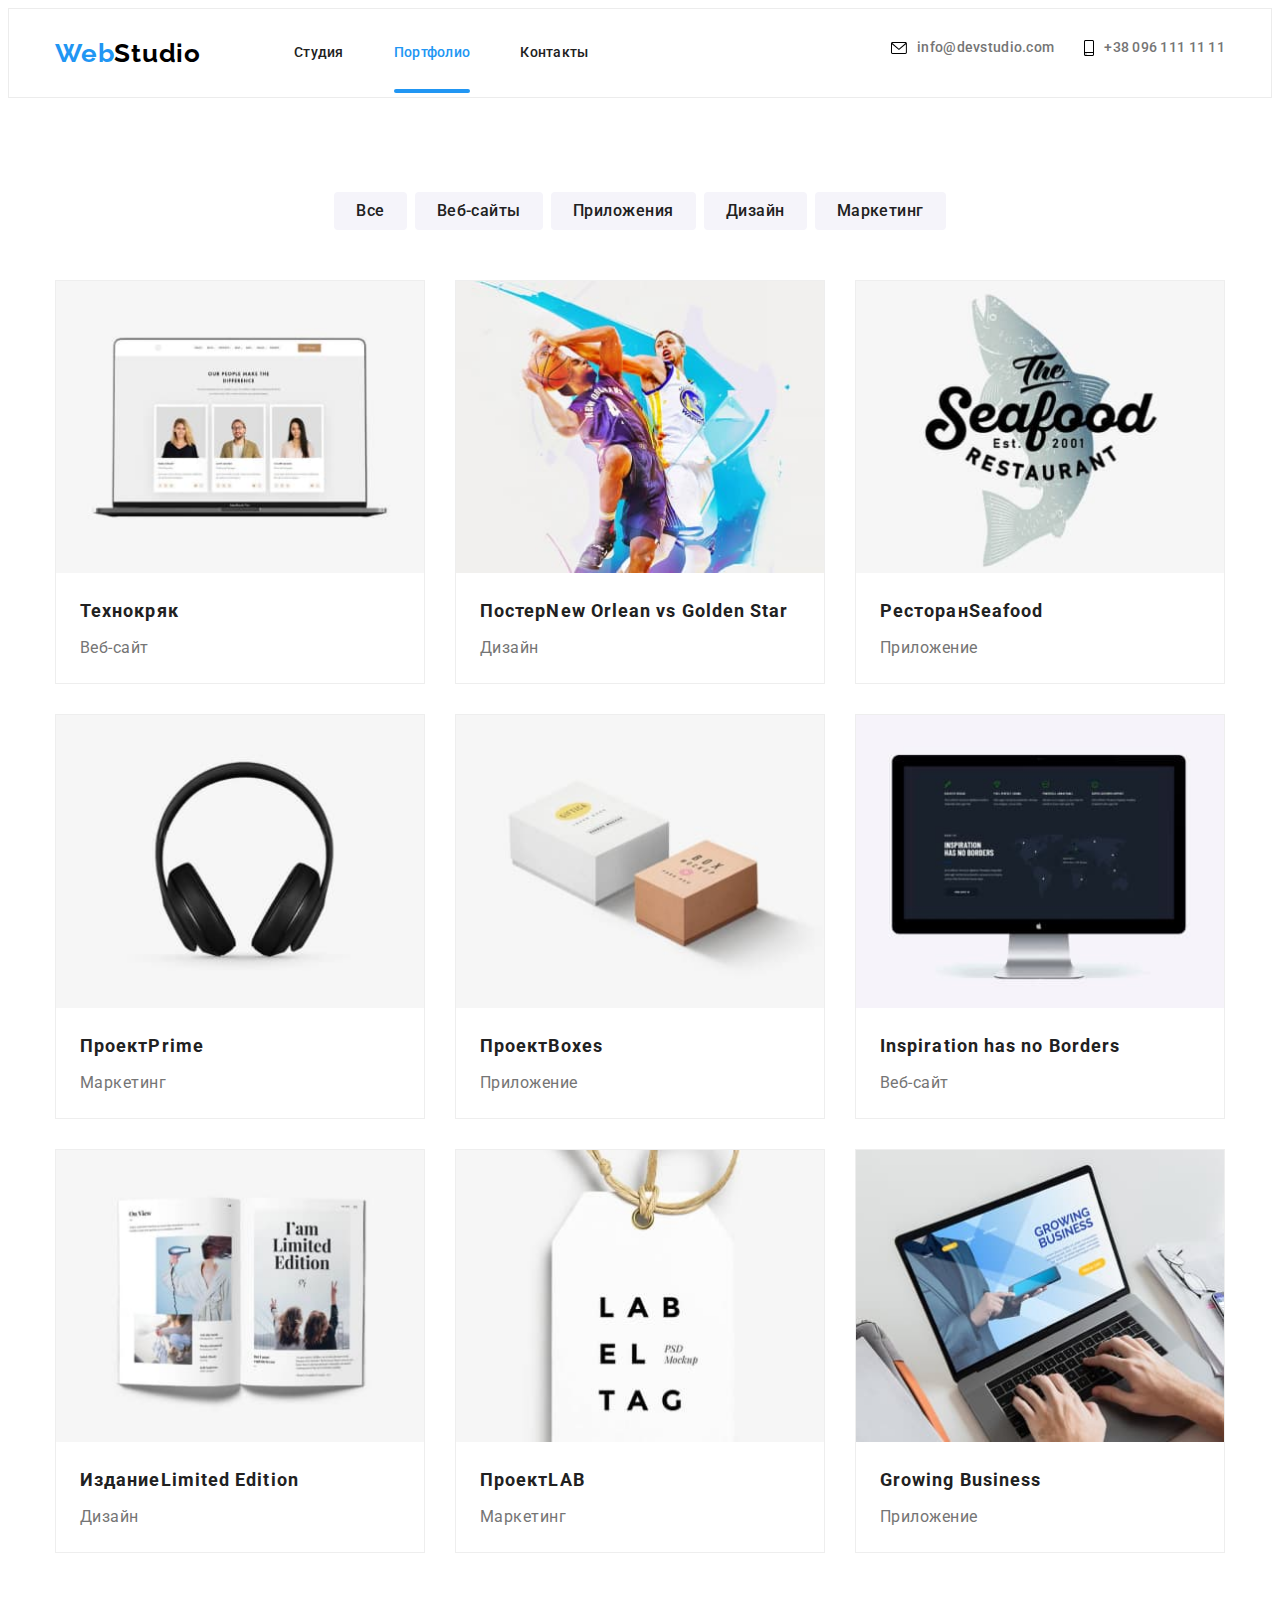
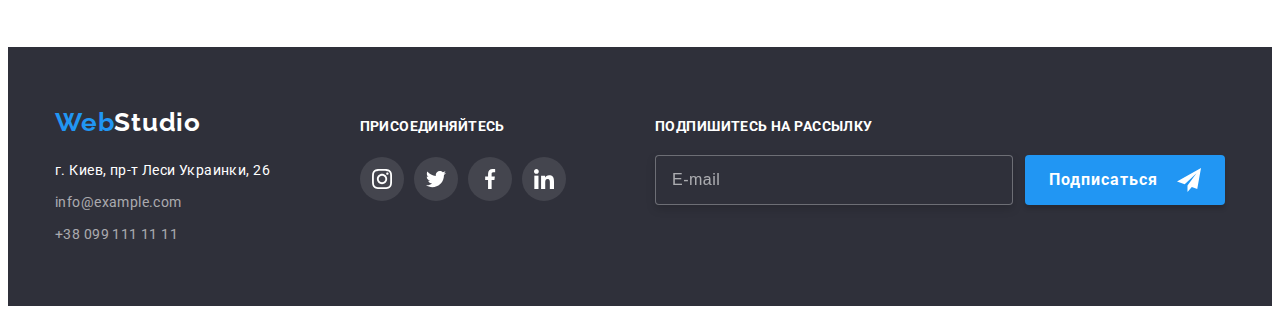
==== commit f1b63c07: "update-css" ====
--- a/portfolio.html
+++ b/portfolio.html
@@ -27,7 +27,7 @@
           <a href="" lang="en" class="nav__logo logo link"
             ><span class="half-logo">Web</span>Studio</a
           >
-          <ul class="menu list data-modal-mobile">
+          <ul class="menu list">
             <li class="menu__item">
               <a href="./index.html" class="menu__link link">Студия</a>
             </li>
@@ -40,14 +40,8 @@
               <a href="" class="menu__link link">Контакты</a>
             </li>
           </ul>
-          <button type="button" class="nav__mobile-menu btn">
-            <svg class="nav__mobile-menu-icon" width="40px" height="40px">
-              <use href="./images/icons.svg#icon-mobile-menu"></use>
-              <use href="./images/icons.svg#icon-mobile-menu-close"></use>
-            </svg>
-          </button>
         </nav>
-        <ul class="menu-contacts .is-hidden list">
+        <ul class="menu-contacts list">
           <li class="mail">
             <a href="mailto:info@devstudio.com" class="mail__link link">
               <svg class="mail__icon" width="16" height="12">
@@ -65,6 +59,82 @@
             </a>
           </li>
         </ul>
+        <button
+          type="button"
+          class="mobile-menu-btn is-open btn"
+          data-menu-button
+        >
+          <svg
+            class="mobile-menu-icon"
+            width="40px"
+            height="40px"
+            aria-label="Переключатель мобильного меню"
+          >
+            <use
+              class="mobile-menu__open"
+              href="./images/icons.svg#icon-mobile-menu"
+            ></use>
+            <use
+              class="mobile-menu__close"
+              href="./images/icons.svg#icon-mobile-menu-close"
+            ></use>
+          </svg>
+        </button>
+        <div class="mobile-menu" data-menu>
+          <div class="mobile-menu-top">
+            <ul class="mobile-menu-top__list list">
+              <li class="mobile-menu-top__item">
+                <a href="./index.html" class="mobile-menu-top__link link"
+                  >Студия</a
+                >
+              </li>
+              <li class="mobile-menu-top__item">
+                <a
+                  href="./portfolio.html"
+                  class="mobile-menu-top__link link current"
+                  >Портфолио</a
+                >
+              </li>
+              <li class="mobile-menu-top__item">
+                <a href="" class="mobile-menu-top__link link">Контакты</a>
+              </li>
+            </ul>
+          </div>
+          <div class="mobile-menu-bottom">
+            <ul class="mobile-menu-bottom__list list">
+              <li class="mobile-menu-bottom__item">
+                <a
+                  href="tel:+380961111111"
+                  class="mobile-menu-bottom__link-tel link"
+                >
+                  +38 096 111 11 11
+                </a>
+              </li>
+              <li class="mobile-menu-bottom__item">
+                <a
+                  href="mailto:info@devstudio.com"
+                  class="mobile-menu-bottom__link-mail link"
+                >
+                  info@devstudio.com
+                </a>
+              </li>
+            </ul>
+            <ul class="mobile-menu-soc list">
+              <li class="mobile-menu-soc__item">
+                <a class="mobile-menu-soc__link link" href="">Instagram</a>
+              </li>
+              <li class="mobile-menu-soc__item">
+                <a class="mobile-menu-soc__link link" href="">Twitter</a>
+              </li>
+              <li class="mobile-menu-soc__item">
+                <a class="mobile-menu-soc__link link" href="">Facebook</a>
+              </li>
+              <li class="mobile-menu-soc__item">
+                <a class="mobile-menu-soc__link link" href="">LinkedIn</a>
+              </li>
+            </ul>
+          </div>
+        </div>
       </div>
     </header>
     <main>
@@ -94,7 +164,35 @@
             <li class="portfolio-item">
               <a href="" class="portfolio-item-link link">
                 <div class="portfolio-item-description">
-                  <img src="./images/portfolio-1.jpg" alt="ноутбук" />
+                  <picture>
+                    <source
+                      srcset="
+                        ./images/portfolio-1.jpg    1x,
+                        ./images/portfolio-1-2x.jpg 2x
+                      "
+                      media="(min-width:1200px)"
+                    />
+                    <source
+                      srcset="
+                        ./images/portfolio-1-tab.jpg    1x,
+                        ./images/portfolio-1-tab-2x.jpg 2x
+                      "
+                      media="(min-width:768px)"
+                    />
+                    <source
+                      srcset="
+                        ./images/portfolio-1-mob.jpg    1x,
+                        ./images/portfolio-1-mob-2x.jpg 2x
+                      "
+                      media="(min-width:320px)"
+                    />
+                    <img
+                      src="./images/portfolio-1-mob.jpg"
+                      alt="ноутбук"
+                      width="450"
+                      height="294"
+                    />
+                  </picture>
                   <p class="portfolio-description-text">
                     Ресурс предлагает комплексные предложения с разным уровнем
                     функционала и сервисов. Все это позволит посетителю получить
@@ -110,7 +208,36 @@
             <li class="portfolio-item">
               <a href="" class="portfolio-item-link link">
                 <div class="portfolio-item-description">
-                  <img src="./images/portfolio-2.jpg" alt="постер" />
+                  <picture>
+                    <source
+                      srcset="
+                        ./images/portfolio-2.jpg    1x,
+                        ./images/portfolio-2-2x.jpg 2x
+                      "
+                      media="(min-width:1200px)"
+                    />
+                    <source
+                      srcset="
+                        ./images/portfolio-2-tab.jpg    1x,
+                        ./images/portfolio-2-tab-2x.jpg 2x
+                      "
+                      media="(min-width:768px)"
+                    />
+                    <source
+                      srcset="
+                        ./images/portfolio-2-mob.jpg    1x,
+                        ./images/portfolio-2-mob-2x.jpg 2x
+                      "
+                      media="(min-width:320px)"
+                    />
+                    <img
+                      src="./images/portfolio-2-mob.jpg"
+                      alt="постер"
+                      width="450"
+                      height="294"
+                    />
+                  </picture>
+
                   <p class="portfolio-description-text">
                     Ресурс предлагает комплексные предложения с разным уровнем
                     функционала и сервисов. Все это позволит посетителю получить
@@ -128,7 +255,36 @@
             <li class="portfolio-item">
               <a href="" class="portfolio-item-link link">
                 <div class="portfolio-item-description">
-                  <img src="./images/portfolio-3.jpg" alt="лого ресторана" />
+                  <picture>
+                    <source
+                      srcset="
+                        ./images/portfolio-3.jpg    1x,
+                        ./images/portfolio-3-2x.jpg 2x
+                      "
+                      media="(min-width:1200px)"
+                    />
+                    <source
+                      srcset="
+                        ./images/portfolio-3-tab.jpg    1x,
+                        ./images/portfolio-3-tab-2x.jpg 2x
+                      "
+                      media="(min-width:768px)"
+                    />
+                    <source
+                      srcset="
+                        ./images/portfolio-3-mob.jpg    1x,
+                        ./images/portfolio-3-mob-2x.jpg 2x
+                      "
+                      media="(min-width:320px)"
+                    />
+                    <img
+                      src="./images/portfolio-3-mob.jpg"
+                      alt="лого ресторана"
+                      width="450"
+                      height="294"
+                    />
+                  </picture>
+
                   <p class="portfolio-description-text">
                     Ресурс предлагает комплексные предложения с разным уровнем
                     функционала и сервисов. Все это позволит посетителю получить
@@ -146,7 +302,36 @@
             <li class="portfolio-item">
               <a href="" class="portfolio-item-link link">
                 <div class="portfolio-item-description">
-                  <img src="./images/portfolio-4.jpg" alt="наушники" />
+                  <picture>
+                    <source
+                      srcset="
+                        ./images/portfolio-4.jpg    1x,
+                        ./images/portfolio-4-2x.jpg 2x
+                      "
+                      media="(min-width:1200px)"
+                    />
+                    <source
+                      srcset="
+                        ./images/portfolio-4-tab.jpg    1x,
+                        ./images/portfolio-4-tab-2x.jpg 2x
+                      "
+                      media="(min-width:768px)"
+                    />
+                    <source
+                      srcset="
+                        ./images/portfolio-4-mob.jpg    1x,
+                        ./images/portfolio-4-mob-2x.jpg 2x
+                      "
+                      media="(min-width:320px)"
+                    />
+                    <img
+                      src="./images/portfolio-4-mob.jpg"
+                      alt="наушники"
+                      width="450"
+                      height="294"
+                    />
+                  </picture>
+
                   <p class="portfolio-description-text">
                     Ресурс предлагает комплексные предложения с разным уровнем
                     функционала и сервисов. Все это позволит посетителю получить
@@ -164,7 +349,35 @@
             <li class="portfolio-item">
               <a href="" class="portfolio-item-link link">
                 <div class="portfolio-item-description">
-                  <img src="./images/portfolio-5.jpg" alt="коробки" />
+                  <picture>
+                    <source
+                      srcset="
+                        ./images/portfolio-5.jpg    1x,
+                        ./images/portfolio-5-2x.jpg 2x
+                      "
+                      media="(min-width:1200px)"
+                    />
+                    <source
+                      srcset="
+                        ./images/portfolio-5-tab.jpg    1x,
+                        ./images/portfolio-5-tab-2x.jpg 2x
+                      "
+                      media="(min-width:768px)"
+                    />
+                    <source
+                      srcset="
+                        ./images/portfolio-5-mob.jpg    1x,
+                        ./images/portfolio-5-mob-2x.jpg 2x
+                      "
+                      media="(min-width:320px)"
+                    />
+                    <img
+                      src="./images/portfolio-5-mob.jpg"
+                      alt="коробки"
+                      width="450"
+                      height="294"
+                    />
+                  </picture>
                   <p class="portfolio-description-text">
                     Ресурс предлагает комплексные предложения с разным уровнем
                     функционала и сервисов. Все это позволит посетителю получить
@@ -182,7 +395,35 @@
             <li class="portfolio-item">
               <a href="" class="portfolio-item-link link">
                 <div class="portfolio-item-description">
-                  <img src="./images/portfolio-6.jpg" alt="монитор" />
+                  <picture>
+                    <source
+                      srcset="
+                        ./images/portfolio-6.jpg    1x,
+                        ./images/portfolio-6-2x.jpg 2x
+                      "
+                      media="(min-width:1200px)"
+                    />
+                    <source
+                      srcset="
+                        ./images/portfolio-6-tab.jpg    1x,
+                        ./images/portfolio-6-tab-2x.jpg 2x
+                      "
+                      media="(min-width:768px)"
+                    />
+                    <source
+                      srcset="
+                        ./images/portfolio-6-mob.jpg    1x,
+                        ./images/portfolio-6-mob-2x.jpg 2x
+                      "
+                      media="(min-width:320px)"
+                    />
+                    <img
+                      src="./images/portfolio-6-mob.jpg"
+                      alt="монитор"
+                      width="450"
+                      height="294"
+                    />
+                  </picture>
                   <p class="portfolio-description-text">
                     Ресурс предлагает комплексные предложения с разным уровнем
                     функционала и сервисов. Все это позволит посетителю получить
@@ -200,7 +441,35 @@
             <li class="portfolio-item">
               <a href="" class="portfolio-item-link link">
                 <div class="portfolio-item-description">
-                  <img src="./images/portfolio-7.jpg" alt="журнал" />
+                  <picture>
+                    <source
+                      srcset="
+                        ./images/portfolio-7.jpg    1x,
+                        ./images/portfolio-7-2x.jpg 2x
+                      "
+                      media="(min-width:1200px)"
+                    />
+                    <source
+                      srcset="
+                        ./images/portfolio-7-tab.jpg    1x,
+                        ./images/portfolio-7-tab-2x.jpg 2x
+                      "
+                      media="(min-width:768px)"
+                    />
+                    <source
+                      srcset="
+                        ./images/portfolio-7-mob.jpg    1x,
+                        ./images/portfolio-7-mob-2x.jpg 2x
+                      "
+                      media="(min-width:320px)"
+                    />
+                    <img
+                      src="./images/portfolio-7-mob.jpg"
+                      alt="журнал"
+                      width="450"
+                      height="294"
+                    />
+                  </picture>
                   <p class="portfolio-description-text">
                     Ресурс предлагает комплексные предложения с разным уровнем
                     функционала и сервисов. Все это позволит посетителю получить
@@ -218,7 +487,35 @@
             <li class="portfolio-item">
               <a href="" class="portfolio-item-link link">
                 <div class="portfolio-item-description">
-                  <img src="./images/portfolio-8.jpg" alt="лейбл" />
+                  <picture>
+                    <source
+                      srcset="
+                        ./images/portfolio-8.jpg    1x,
+                        ./images/portfolio-8-2x.jpg 2x
+                      "
+                      media="(min-width:1200px)"
+                    />
+                    <source
+                      srcset="
+                        ./images/portfolio-8-tab.jpg    1x,
+                        ./images/portfolio-8-tab-2x.jpg 2x
+                      "
+                      media="(min-width:768px)"
+                    />
+                    <source
+                      srcset="
+                        ./images/portfolio-8-mob.jpg    1x,
+                        ./images/portfolio-8-mob-2x.jpg 2x
+                      "
+                      media="(min-width:320px)"
+                    />
+                    <img
+                      src="./images/portfolio-8-mob.jpg"
+                      alt="лейбл"
+                      width="450"
+                      height="294"
+                    />
+                  </picture>
                   <p class="portfolio-description-text">
                     Ресурс предлагает комплексные предложения с разным уровнем
                     функционала и сервисов. Все это позволит посетителю получить
@@ -236,7 +533,35 @@
             <li class="portfolio-item">
               <a href="" class="portfolio-item-link link">
                 <div class="portfolio-item-description">
-                  <img src="./images/portfolio-9.jpg" alt="ноутбук" />
+                  <picture>
+                    <source
+                      srcset="
+                        ./images/portfolio-9.jpg    1x,
+                        ./images/portfolio-9-2x.jpg 2x
+                      "
+                      media="(min-width:1200px)"
+                    />
+                    <source
+                      srcset="
+                        ./images/portfolio-9-tab.jpg    1x,
+                        ./images/portfolio-9-tab-2x.jpg 2x
+                      "
+                      media="(min-width:768px)"
+                    />
+                    <source
+                      srcset="
+                        ./images/portfolio-9-mob.jpg    1x,
+                        ./images/portfolio-9-mob-2x.jpg 2x
+                      "
+                      media="(min-width:320px)"
+                    />
+                    <img
+                      src="./images/portfolio-9-mob.jpg"
+                      alt="ноутбук"
+                      width="450"
+                      height="294"
+                    />
+                  </picture>
                   <p class="portfolio-description-text">
                     Ресурс предлагает комплексные предложения с разным уровнем
                     функционала и сервисов. Все это позволит посетителю получить
@@ -339,5 +664,7 @@
         </div>
       </div>
     </footer>
+    <script src="./js/modal.js"></script>
+    <script src="./js/mobile-menu.js"></script>
   </body>
 </html>
--- a/css/main.min.css
+++ b/css/main.min.css
@@ -1 +1 @@
-:root{--btn-background-color: #2196f3;--btn-color: #ffffff;--list-text-color: #757575;--accent-color: #2196f3;--primary-background-color: #2f303a;--secondary-background-color: #f5f4fa;--page-background-color: #ffffff;--main-text-color: #212121;--icon-color: #afb1b8}.visually-hidden{position:absolute;white-space:nowrap;width:1px;height:1px;overflow:hidden;border:0;padding:0;clip:rect(0 0 0 0);clip-path:inset(50%);margin:-1px}body{font-family:"Roboto",sans-serif;color:var(--main-text-color);background-color:var(--page-background-color)}img{display:block;width:100%;max-width:100%;height:auto}.list{list-style:none}.link{text-decoration:none}*,::after,::before{box-sizing:border-box}h1,h2,h3,h4,h5,h6,ul,p{margin:0;padding:0}.container{width:100%;padding:0 15px;margin:0 auto}@media screen and (min-width: 480px){.container{max-width:480px}}@media screen and (min-width: 768px){.container{max-width:768px}}@media screen and (min-width: 1200px){.container{max-width:1200px}}.section{padding:60px 0}@media screen and (min-width: 1200px){.section{padding:94px 0}}.half-logo{color:var(--accent-color)}.btn{border:0;font-family:inherit;cursor:pointer;text-decoration:none}.header{outline:1px solid #ececec;outline-offset:-1px}@media screen and (min-width: 768px){.header-container{display:flex;align-items:center;justify-content:space-between}}@media screen and (min-width: 1200px){.header-container{display:flex;align-items:center}}.menu__link.current{color:var(--accent-color)}.menu__link.current::after{content:"";position:absolute;height:4px;width:100%;background-color:#2196f3;border-radius:2px;bottom:0;left:0}.nav{display:flex;align-items:center}.nav__logo{padding:16px 0;font-family:"Raleway";font-style:normal;font-weight:700;font-size:26px;line-height:1.19;letter-spacing:.03em;color:#000}@media screen and (min-width: 768px){.nav__logo{margin-right:88px}}@media screen and (min-width: 1200px){.nav__logo{margin-right:93px;padding:23px 0}}.nav__mobile-menu{position:absolute;top:0;right:0;display:inline-flex;border:none;padding:0;margin:0;background-color:rgba(0,0,0,0)}@media screen and (min-width: 768px){.nav__mobile-menu{display:none}}@media screen and (min-width: 1200px){.nav__mobile-menu{display:none}}.menu__item:not(:last-child){margin-right:50px;position:relative}.menu__link{display:block;font-weight:500;font-size:14px;line-height:1.14;letter-spacing:.02em;color:var(--main-text-color);padding:32px 0;transition:color 250ms cubic-bezier(0.4, 0, 0.2, 1)}.menu__link:hover,.menu__link:focus{color:var(--accent-color)}.menu-contacts{display:none}@media screen and (min-width: 768px){.menu-contacts{display:flex;flex-direction:column;gap:10px}}@media screen and (min-width: 1200px){.menu-contacts{flex-direction:row;gap:30px}}.menu{display:none}@media screen and (min-width: 768px){.menu{display:flex;align-items:center;justify-content:center}}.menu.is-open{display:block}.tel__link,.mail__link{display:flex;align-items:center;font-weight:500;font-size:14px;line-height:1.14;letter-spacing:.02em;color:#757575;transition:color 250ms cubic-bezier(0.4, 0, 0.2, 1)}.tel__link:hover,.tel__link:hover,.tel__link:focus,.tel__link:focus,.mail__link:hover,.mail__link:hover,.mail__link:focus,.mail__link:focus{color:var(--accent-color)}@media screen and (min-width: 1200px){.tel__link,.mail__link{padding:32px 0}}.mail__icon,.tel__icon{margin-right:10px;transition:fill 250ms cubic-bezier(0.4, 0, 0.2, 1)}.tel__link:hover .mail__icon,.mail__link:hover .mail__icon,.tel__link:focus .mail__icon,.mail__link:focus .mail__icon,.tel__link:hover .tel__icon,.mail__link:hover .tel__icon,.tel__link:focus .tel__icon,.mail__link:focus .tel__icon{fill:var(--accent-color)}.after-header{background-color:var(--primary-background-color);padding:118px 0}@media screen and (min-width: 1200px){.after-header{padding:200px 0;background-image:linear-gradient(rgba(47, 48, 58, 0.4), rgba(47, 48, 58, 0.4)),url(../images/hero-background.jpg);background-repeat:no-repeat;background-position:center;background-size:cover;max-width:1600px;margin:0 auto}}.after-header__container{text-align:center}.after-header__title{max-width:360px;margin:0 auto;font-weight:900;font-size:26px;line-height:1.62;letter-spacing:.06em;text-transform:uppercase;color:#fff}@media screen and (min-width: 1200px){.after-header__title{margin:auto;font-weight:900;font-size:44px;line-height:1.36;text-align:center;letter-spacing:.06em;text-transform:uppercase;color:#fff;max-width:696px}}.after-header__btn{font-weight:700;font-size:16px;line-height:1.88;align-items:center;text-align:center;letter-spacing:.06em;color:var(--btn-color);margin-top:30px}.after-header__btn-background{width:200px;height:50px;left:700px;top:430px;background:var(--btn-background-color);box-shadow:0px 4px 4px rgba(0,0,0,.15);border-radius:4px}@media screen and (min-width: 768px){.about__list{display:flex;flex-wrap:wrap;gap:30px}}.about__item::before{content:"";display:block;background:#f5f4fa;border-radius:4px;height:120px;background-size:70px;background-repeat:no-repeat;background-position:center;margin-bottom:30px}@media screen and (min-width: 768px){.about__item{max-width:354px}}@media screen and (min-width: 1200px){.about__item{max-width:270px}}.about__item-title{font-weight:700;font-size:14px;line-height:1.42;letter-spacing:.03em;text-transform:uppercase;margin-bottom:10px;color:var(--main-text-color)}@media screen and (max-width: 767px){.about__item-title{text-align:center}}.about__icon-antenna::before{background-image:url(../images/antenna.png)}.about__icon-clock::before{background-image:url(../images/clock.png)}.about__icon-diagram::before{background-image:url(../images/diagram.png)}.about__icon-astronaut::before{background-image:url(../images/astronaut.png)}.about__item-text{font-weight:400;font-size:14px;line-height:1.71;letter-spacing:.03em;text-transform:none;color:var(--list-text-color)}.clients{text-align:center}.clients__title{font-weight:700;font-size:28px;line-height:.8484848485;text-align:center;letter-spacing:.03em;margin-bottom:30px}@media screen and (min-width: 1200px){.clients__title{font-weight:700;font-size:36px;line-height:1.17;letter-spacing:.03em;margin-bottom:50px}}.clients__list{display:flex;flex-wrap:wrap;gap:30px;justify-content:center}.clients__item{width:210px;height:92px}@media screen and (min-width: 768px){.clients__item{width:226px}}@media screen and (min-width: 1200px){.clients__item{width:170px}}.clients__link{display:flex;align-items:center;justify-content:center;border:1px solid var(--icon-color);border-radius:4px;height:100%;width:100%;outline:rgba(0,0,0,0);color:var(--icon-color);transition:border 250ms cubic-bezier(0.4, 0, 0.2, 1)}.clients__link:hover,.clients__link:focus{border:1px solid var(--accent-color)}.clients__icon{fill:currentColor;transition:fill 250ms cubic-bezier(0.4, 0, 0.2, 1)}.clients__link:hover .clients__icon,.clients__link:focus .clients__icon{fill:var(--accent-color)}.footer{background-color:var(--primary-background-color);padding-top:60px;padding-bottom:60px}.footer__main-container{display:flex}@media screen and (max-width: 1199px){.footer__main-container{gap:60px}}@media screen and (max-width: 767px){.footer__main-container{flex-direction:column}}@media screen and (min-width: 768px)and (max-width: 1199px){.footer__main-container{flex-wrap:wrap;flex-direction:row;justify-content:space-around}}@media screen and (min-width: 1200px){.footer__main-container{justify-content:space-between}}.footer-list{font-style:normal}@media screen and (max-width: 1199px){.footer-list{text-align:center}}.footer-container__logo{display:block;margin-bottom:20px;font-family:"Raleway";font-weight:700;font-size:26px;line-height:1.19;letter-spacing:.03em;color:#fff}@media screen and (max-width: 1199px){.footer-container__logo{font-size:24px;line-height:1.1666666667;text-align:center}}.footer-list__item:not(:last-child){margin-bottom:8px}.footer-list__link{font-size:14px;line-height:1.72;letter-spacing:.03em;color:#fff;transition:color 250ms cubic-bezier(0.4, 0, 0.2, 1)}.footer-list__link:hover,.footer-list__link:focus{color:var(--accent-color)}.footer-list__mail-link,.footer-list__tel-link{font-size:14px;line-height:1.72;letter-spacing:.03em;color:rgba(255,255,255,.6);transition:color 250ms cubic-bezier(0.4, 0, 0.2, 1)}.footer-list__mail-link:hover,.footer-list__mail-link:hover,.footer-list__mail-link:focus,.footer-list__mail-link:focus,.footer-list__tel-link:hover,.footer-list__tel-link:hover,.footer-list__tel-link:focus,.footer-list__tel-link:focus{color:var(--accent-color)}@media screen and (max-width: 1199px){.footer-second-container{text-align:center}}.footer-second-container__text{font-weight:700;font-size:14px;line-height:1.42;letter-spacing:.03em;text-transform:uppercase;color:#fff;margin-bottom:20px}.footer-soc{display:flex;align-items:center;justify-content:center}.footer-soc__item{height:44px;width:44px;margin-left:10px;background:rgba(255,255,255,.1);border-radius:50%}.footer-soc__item:first-child{margin-left:0}.footer-soc__link{display:flex;align-items:center;justify-content:center;height:100%;width:100%;border-radius:50%;color:var(--btn-color);transition:background 250ms cubic-bezier(0.4, 0, 0.2, 1)}.footer-soc__link:hover,.footer-soc__link:focus{background-color:var(--accent-color)}.footer-soc__icon{fill:currentColor}@media screen and (max-width: 1199px){.footer-mailing{width:100%;text-align:center}}.footer-mailing__text{font-weight:700;font-size:14px;line-height:1.14;letter-spacing:.03em;text-transform:uppercase;color:#fff;margin-bottom:20px}.footer-mailing__form{display:flex}@media screen and (max-width: 1199px){.footer-mailing__form{flex-direction:column;align-items:center}}.footer-mailing__icon-telegram{fill:#fff}.footer-mailing__input{background:#2f303a;border:1px solid rgba(255,255,255,.3);filter:drop-shadow(0px 4px 4px rgba(0, 0, 0, 0.15));border-radius:4px;max-width:450px;width:100%;height:50px;padding-left:16px;color:#fff;font-size:14px;line-height:1.14;letter-spacing:.03em;outline:rgba(0,0,0,0);transition:border 250ms cubic-bezier(0.4, 0, 0.2, 1)}.footer-mailing__input:focus{border:1px solid var(--accent-color)}.footer-mailing__input::placeholder{font-size:16px;line-height:1.25;letter-spacing:.03em;color:rgba(255,255,255,.6)}@media screen and (max-width: 1199px){.footer-mailing__input{margin-bottom:20px}}@media screen and (min-width: 1200px){.footer-mailing__input{width:358px}}.footer-mailing__btn{display:flex;justify-content:space-evenly;width:200px;height:50px;font-weight:700;font-size:16px;line-height:1.88;align-items:center;text-align:center;letter-spacing:.06em;color:#fff;background-color:var(--accent-color);box-shadow:0px 4px 4px rgba(0,0,0,.15);border-radius:4px}@media screen and (min-width: 1200px){.footer-mailing__btn{margin-left:12px}}.hero{display:none;padding-top:0}@media screen and (min-width: 1200px){.hero{display:block}}.hero__container{text-align:center}.hero__list{display:flex;flex-direction:row}.hero__item-description{position:relative}.hero__description-text{position:absolute;height:70px;width:100%;bottom:0;left:0;display:flex;align-items:center;justify-content:center;font-size:14px;line-height:1.43;letter-spacing:.03em;text-transform:uppercase;color:#fff;background:rgba(47,48,58,.8)}.hero__item:not(:last-child){margin-right:30px}.hero__title{font-weight:700;font-size:36px;line-height:1.17;letter-spacing:.03em;margin-bottom:50px}.portfolio-list{display:flex;flex-wrap:wrap;gap:30px;justify-content:center}@media screen and (min-width: 768px){.portfolio-list{justify-content:start}}.portfolio-item{border:1px solid #eee}@media screen and (min-width: 768px){.portfolio-item{width:354px}}@media screen and (min-width: 1200px){.portfolio-item{width:370px}}.portfolio-item-title{font-weight:700;font-size:18px;line-height:2;letter-spacing:.06em;color:var(--main-text-color)}.portfolio-item-text{font-size:16px;line-height:1.88;letter-spacing:.03em;color:var(--list-text-color);margin-top:4px}.portfolio-item-description{position:relative;overflow:hidden}.portfolio-description-text{position:absolute;height:100%;top:0;padding:63px 24px;transition:transform 250ms cubic-bezier(0.4, 0, 0.2, 1);transform:translateY(101%);font-size:18px;line-height:1.56;letter-spacing:.03em;color:#fff;background:rgba(33,150,243,.9)}.portfolio-item-link:hover .portfolio-description-text,.portfolio-item-link:focus .portfolio-description-text{transform:translateY(0)}.portfolio-item-link{display:block;transition:box-shadow 250ms cubic-bezier(0.4, 0, 0.2, 1);height:100%}.portfolio-item-link:hover,.portfolio-item-link:focus{box-shadow:0px 1px 1px rgba(0,0,0,.12),0px 4px 4px rgba(0,0,0,.06),1px 4px 6px rgba(0,0,0,.16)}.portfolio-grid-container{padding:20px 24px}.after-header-list{display:flex;margin-bottom:40px;flex-wrap:wrap;column-gap:8px;row-gap:15px}@media screen and (min-width: 768px){.after-header-list{gap:8px;justify-content:center;margin-bottom:30px}}@media screen and (min-width: 1200px){.after-header-list{margin-bottom:50px}}.secondary-btn{font-weight:500;font-size:16px;line-height:1.62;text-align:center;letter-spacing:.03em;color:var(--main-text-color);background-color:#f5f4fa;border-radius:4px;padding:6px 22px;transition:color 250ms cubic-bezier(0.4, 0, 0.2, 1),background 250ms cubic-bezier(0.4, 0, 0.2, 1),box-shadow 250ms cubic-bezier(0.4, 0, 0.2, 1)}.secondary-btn:hover,.secondary-btn:focus{background-color:var(--accent-color);color:#fff;box-shadow:0px 3px 1px rgba(0,0,0,.1),0px 1px 2px rgba(0,0,0,.08),0px 2px 2px rgba(0,0,0,.12)}.team{background-color:var(--secondary-background-color)}.team__container{text-align:center}.team__list{display:flex;flex-wrap:wrap;gap:30px}.team__item{background-color:#fff;box-shadow:0px 1px 3px rgba(0,0,0,.12),0px 1px 1px rgba(0,0,0,.14),0px 2px 1px rgba(0,0,0,.2);border-radius:0px 0px 4px 4px}.team__text-container{padding:30px 24px}@media screen and (min-width: 1200px){.team__text-container{padding:30px 32px}}.team__title{font-weight:700;font-size:28px;line-height:1.18;text-align:center;letter-spacing:.03em;margin-bottom:30px}@media screen and (min-width: 1200px){.team__title{font-weight:700;font-size:36px;line-height:1.17;letter-spacing:.03em;margin-bottom:50px}}.team__item-title{font-weight:500;font-size:16px;line-height:1.19;letter-spacing:.03em;margin-bottom:10px}.team__item-text{font-size:16px;line-height:1.19;letter-spacing:.03em;color:var(--list-text-color);margin-bottom:16px}.team__soc-list{display:flex;justify-content:center}.team__soc-item{height:44px;width:44px;margin-left:10px}.team__soc-item:first-child{margin-left:0}.team__soc-link{display:flex;align-items:center;justify-content:center;height:100%;width:100%;border-radius:50%;color:var(--icon-color);transition:background 250ms cubic-bezier(0.4, 0, 0.2, 1)}.team__soc-link:hover,.team__soc-link:focus{background:var(--accent-color)}.team__soc-icon{fill:currentColor;transition:fill 250ms cubic-bezier(0.4, 0, 0.2, 1)}.team__soc-link:hover .team__soc-icon,.team__soc-link:focus .team__soc-icon{fill:var(--btn-color)}.backdrop{position:fixed;top:0;left:0;width:100%;height:100%;background:rgba(0,0,0,.2);transition:opacity 350ms cubic-bezier(0.4, 0, 0.2, 1),visibility 350ms cubic-bezier(0.4, 0, 0.2, 1)}.modal{position:absolute;top:50%;left:50%;transform:translate(-50%, -50%) scale(1);max-width:450px;width:100%;min-height:581px;padding:25px;box-shadow:0px 1px 3px rgba(0,0,0,.12),0px 1px 1px rgba(0,0,0,.14),0px 2px 1px rgba(0,0,0,.2);border-radius:4px;background:#fff;transition:transform 350ms cubic-bezier(0.4, 0, 0.2, 1)}.backdrop.is-hidden .modal{transform:translate(-50%, -50%) scale(1.3)}@media screen and (min-width: 480px){.modal{padding:40px}}@media screen and (min-width: 1200px){.modal{max-width:528px}}.modal__close-btn{position:absolute;top:8px;right:8px;display:flex;justify-content:center;align-items:center;width:30px;height:30px;background:#fff;border:1px solid rgba(0,0,0,.1);border-radius:50%;transition:fill 250ms cubic-bezier(0.4, 0, 0.2, 1),outline 250ms cubic-bezier(0.4, 0, 0.2, 1);outline:rgba(0,0,0,0)}.modal__close-btn:focus,.modal__close-btn:hover{fill:var(--accent-color);cursor:pointer;outline:2px solid var(--accent-color)}.is-hidden{opacity:0;visibility:hidden;pointer-events:none}.modal-form{display:flex;flex-direction:column;align-items:center}.modal__title{font-weight:700;font-size:20px;line-height:1.5;text-align:center;letter-spacing:.03em;color:#212121;margin-bottom:12px}@media screen and (min-width: 1200px){.modal__title{line-height:1.15}}.modal-field{width:100%}.modal-field:not(:first-child){margin-top:10px}.modal-field__label{display:block;margin-bottom:4px;font-weight:400;font-size:12px;line-height:1.1666666667;letter-spacing:.01em;color:#757575}.input-container{position:relative}.input-container__modal-icon{position:absolute;top:50%;transform:translateY(-50%);left:12px;transition:fill 250ms cubic-bezier(0.4, 0, 0.2, 1)}.input-container__input{width:100%;height:40px;border:1px solid rgba(33,33,33,.2);border-radius:4px;background-color:rgba(0,0,0,0);padding-left:42px;outline:rgba(0,0,0,0);transition:border-color 250ms cubic-bezier(0.4, 0, 0.2, 1)}.input-container__input:focus{border-color:var(--accent-color)}.input-container__input:focus+.input-container__modal-icon{fill:var(--accent-color)}.modal-field__text{width:100%;height:120px;border:1px solid rgba(33,33,33,.2);border-radius:4px;resize:none;padding:12px 16px;outline:rgba(0,0,0,0);transition:border-color 250ms cubic-bezier(0.4, 0, 0.2, 1);font-weight:400;font-size:12px;line-height:1.1666666667;letter-spacing:.01em}.modal-field__text:focus{border-color:var(--accent-color)}.modal-field__text::placeholder{font-weight:400;font-size:12px;line-height:1.1666666667;letter-spacing:.01em;color:rgba(117,117,117,.5)}.privacy-field{margin-top:20px}.privacy-field__input-check-text{display:flex;align-items:center;font-weight:400;font-size:8px;line-height:1.1666666667;letter-spacing:.03em;color:#757575}@media screen and (min-width: 480px){.privacy-field__input-check-text{font-size:12px}}@media screen and (min-width: 1200px){.privacy-field__input-check-text{font-size:14px;line-height:1.71}}.privacy-field__input-check-text .privacy-field__input-text{margin-left:8px}.privacy-field__input-check-text::before{content:"";width:16px;height:15px;background-image:url(../images/square.svg)}.privacy-field__input-check:checked+.privacy-field__input-check-text::before{background-image:url(../images/check.svg);background-repeat:no-repeat;background-size:contain;background-color:var(--accent-color);border-radius:2px}.privacy-field__input-check-link{color:var(--accent-color)}.modal-form__btn{width:200px;height:50px;font-weight:700;font-size:16px;line-height:1.88;align-items:center;text-align:center;letter-spacing:.06em;color:#fff;background-color:var(--accent-color);box-shadow:0px 4px 4px rgba(0,0,0,.15);border-radius:4px;margin-top:30px;transition:background-color 250ms cubic-bezier(0.4, 0, 0.2, 1)}.modal-form__btn:focus,.modal-form__btn:hover{background:#188ce8;box-shadow:0px 4px 4px rgba(0,0,0,.15);border-radius:4px}.privacy-field__input-check:focus+.privacy-field__input-check-text::before{outline:2px solid var(--accent-color);border-radius:2px}.privacy-field__input-check:checked:focus+.privacy-field__input-check-text::before{outline:2px solid #000}.backdrop{position:fixed;top:0;left:0;width:100%;height:100%;background:rgba(0,0,0,.2);transition:opacity 350ms cubic-bezier(0.4, 0, 0.2, 1),visibility 350ms cubic-bezier(0.4, 0, 0.2, 1)}.modal-mobile{position:absolute;width:100%;min-height:581px;padding:25px;box-shadow:0px 1px 3px rgba(0,0,0,.12),0px 1px 1px rgba(0,0,0,.14),0px 2px 1px rgba(0,0,0,.2);background:#fff;transition:transform 350ms cubic-bezier(0.4, 0, 0.2, 1)}.backdrop.is-hidden .modal-mobile{transform:translate(-50%, -50%) scale(1.3)}@media screen and (min-width: 480px){.modal-mobile{padding:40px}}@media screen and (min-width: 1200px){.modal-mobile{max-width:528px}}.nav__mobile-menu.is-hidden .nav__mobile-menu-icon .mobile-menu__open{display:block}.modal-mobile__close-btn{position:absolute;top:8px;right:8px;display:flex;justify-content:center;align-items:center;width:30px;height:30px;background:#fff;border:1px solid rgba(0,0,0,.1);border-radius:50%;transition:fill 250ms cubic-bezier(0.4, 0, 0.2, 1),outline 250ms cubic-bezier(0.4, 0, 0.2, 1);outline:rgba(0,0,0,0)}.modal-mobile__close-btn:focus,.modal-mobile__close-btn:hover{fill:var(--accent-color);cursor:pointer;outline:2px solid var(--accent-color)}.is-hidden{opacity:0;visibility:hidden;pointer-events:none}/*# sourceMappingURL=main.min.css.map */+:root{--btn-background-color: #2196f3;--btn-color: #ffffff;--list-text-color: #757575;--accent-color: #2196f3;--primary-background-color: #2f303a;--secondary-background-color: #f5f4fa;--page-background-color: #ffffff;--main-text-color: #212121;--icon-color: #afb1b8}.visually-hidden{position:absolute;white-space:nowrap;width:1px;height:1px;overflow:hidden;border:0;padding:0;clip:rect(0 0 0 0);clip-path:inset(50%);margin:-1px}body{font-family:"Roboto",sans-serif;color:var(--main-text-color);background-color:var(--page-background-color)}body.modal-open{overflow:hidden}img{display:block;width:100%;max-width:100%;height:auto}.list{list-style:none}.link{text-decoration:none}*,::after,::before{box-sizing:border-box}h1,h2,h3,h4,h5,h6,ul,p{margin:0;padding:0}.container{width:100%;padding:0 15px;margin:0 auto}@media screen and (min-width: 480px){.container{max-width:480px}}@media screen and (min-width: 768px){.container{max-width:768px}}@media screen and (min-width: 1200px){.container{max-width:1200px}}.section{padding:60px 0}@media screen and (min-width: 1200px){.section{padding:94px 0}}.half-logo{color:var(--accent-color)}.btn{border:0;font-family:inherit;cursor:pointer;text-decoration:none}.header{outline:1px solid #ececec;outline-offset:-1px}.header-container{position:relative}@media screen and (min-width: 768px){.header-container{display:flex;align-items:center;justify-content:space-between}}@media screen and (min-width: 1200px){.header-container{display:flex;align-items:center}}.menu__link.current{color:var(--accent-color)}.menu__link.current::after{content:"";position:absolute;height:4px;width:100%;background-color:#2196f3;border-radius:2px;bottom:0;left:0}.nav{display:flex;align-items:center}.nav__logo{padding:16px 0;font-family:"Raleway";font-style:normal;font-weight:700;font-size:26px;line-height:1.19;letter-spacing:.03em;color:#000}@media screen and (min-width: 768px){.nav__logo{margin-right:88px}}@media screen and (min-width: 1200px){.nav__logo{margin-right:93px;padding:23px 0}}.menu__item:not(:last-child){margin-right:50px;position:relative}.menu__link{display:block;font-weight:500;font-size:14px;line-height:1.14;letter-spacing:.02em;color:var(--main-text-color);padding:32px 0;transition:color 250ms cubic-bezier(0.4, 0, 0.2, 1)}.menu__link:hover,.menu__link:focus{color:var(--accent-color)}.menu-contacts{display:none}@media screen and (min-width: 768px){.menu-contacts{display:flex;flex-direction:column}}@media screen and (min-width: 1200px){.menu-contacts{flex-direction:row;gap:30px}}.menu{display:none}@media screen and (min-width: 768px){.menu{display:flex;align-items:center;justify-content:center}}@media screen and (min-width: 768px){.mail{margin-bottom:10px}}.mail__link{padding-top:19px}.tel__link{padding-bottom:19px}.tel__link,.mail__link{display:flex;align-items:center;font-weight:500;font-size:14px;line-height:1.14;letter-spacing:.02em;color:#757575;transition:color 250ms cubic-bezier(0.4, 0, 0.2, 1)}.tel__link:hover,.tel__link:hover,.tel__link:focus,.tel__link:focus,.mail__link:hover,.mail__link:hover,.mail__link:focus,.mail__link:focus{color:var(--accent-color)}@media screen and (min-width: 1200px){.tel__link,.mail__link{padding:32px 0}}.mail__icon,.tel__icon{margin-right:10px;transition:fill 250ms cubic-bezier(0.4, 0, 0.2, 1)}.tel__link:hover .mail__icon,.mail__link:hover .mail__icon,.tel__link:focus .mail__icon,.mail__link:focus .mail__icon,.tel__link:hover .tel__icon,.mail__link:hover .tel__icon,.tel__link:focus .tel__icon,.mail__link:focus .tel__icon{fill:var(--accent-color)}.after-header{padding:118px 0;background-color:var(--primary-background-color);background-image:linear-gradient(rgba(47, 48, 58, 0.4), rgba(47, 48, 58, 0.4)),url(../images/hero-background-mob.jpg);background-repeat:no-repeat;background-size:cover;margin:0 auto}@media(min-device-pixel-ratio: 2),(min-resolution: 192dpi),(min-resolution: 2dppx){.after-header{background-image:linear-gradient(rgba(47, 48, 58, 0.4), rgba(47, 48, 58, 0.4)),url(../images/hero-background-mob-2x.jpg)}}@media screen and (min-width: 768px){.after-header{background-image:linear-gradient(rgba(47, 48, 58, 0.4), rgba(47, 48, 58, 0.4)),url(../images/hero-background-tab.jpg);background-position:center}}@media screen and (min-width: 768px)and (min-device-pixel-ratio: 2),screen and (min-width: 768px)and (min-resolution: 192dpi),screen and (min-width: 768px)and (min-resolution: 2dppx){.after-header{background-image:linear-gradient(rgba(47, 48, 58, 0.4), rgba(47, 48, 58, 0.4)),url(../images/hero-background-tab-2x.jpg)}}@media screen and (min-width: 1200px){.after-header{padding:200px 0;background-image:linear-gradient(rgba(47, 48, 58, 0.4), rgba(47, 48, 58, 0.4)),url(../images/hero-background.jpg);max-width:1600px;background-position:center}}@media screen and (min-width: 1200px)and (min-device-pixel-ratio: 2),screen and (min-width: 1200px)and (min-resolution: 192dpi),screen and (min-width: 1200px)and (min-resolution: 2dppx){.after-header{background-image:linear-gradient(rgba(47, 48, 58, 0.4), rgba(47, 48, 58, 0.4)),url(../images/hero-background-2x.jpg)}}.after-header__container{text-align:center}.after-header__title{max-width:360px;margin:0 auto;font-weight:900;font-size:26px;line-height:1.62;letter-spacing:.06em;text-transform:uppercase;color:#fff}@media screen and (min-width: 1200px){.after-header__title{margin:auto;font-weight:900;font-size:44px;line-height:1.36;text-align:center;letter-spacing:.06em;text-transform:uppercase;color:#fff;max-width:696px}}.after-header__btn{font-weight:700;font-size:16px;line-height:1.88;align-items:center;text-align:center;letter-spacing:.06em;color:var(--btn-color);margin-top:30px}.after-header__btn-background{width:200px;height:50px;left:700px;top:430px;background:var(--btn-background-color);box-shadow:0px 4px 4px rgba(0,0,0,.15);border-radius:4px}@media screen and (min-width: 768px){.about__list{display:flex;flex-wrap:wrap;gap:30px}}@media screen and (max-width: 767px){.about__item:not(:last-child){margin-bottom:30px}}.about__item::before{content:"";display:block;background:#f5f4fa;border-radius:4px;height:120px;background-size:70px;background-repeat:no-repeat;background-position:center;margin-bottom:30px}@media screen and (min-width: 768px){.about__item{max-width:354px}}@media screen and (min-width: 1200px){.about__item{max-width:270px}}.about__item-title{font-weight:700;font-size:14px;line-height:1.42;letter-spacing:.03em;text-transform:uppercase;margin-bottom:10px;color:var(--main-text-color)}@media screen and (max-width: 767px){.about__item-title{text-align:center}}.about__icon-antenna::before{background-image:url(../images/antenna.png)}.about__icon-clock::before{background-image:url(../images/clock.png)}.about__icon-diagram::before{background-image:url(../images/diagram.png)}.about__icon-astronaut::before{background-image:url(../images/astronaut.png)}.about__item-text{font-weight:400;font-size:14px;line-height:1.71;letter-spacing:.03em;text-transform:none;color:var(--list-text-color)}.clients{text-align:center}.clients__title{font-weight:700;font-size:28px;line-height:.8484848485;text-align:center;letter-spacing:.03em;margin-bottom:30px}@media screen and (min-width: 1200px){.clients__title{font-weight:700;font-size:36px;line-height:1.17;letter-spacing:.03em;margin-bottom:50px}}.clients__list{display:flex;flex-wrap:wrap;gap:30px;justify-content:center}.clients__item{width:210px;height:92px}@media screen and (min-width: 768px){.clients__item{width:226px}}@media screen and (min-width: 1200px){.clients__item{width:170px}}.clients__link{display:flex;align-items:center;justify-content:center;border:1px solid var(--icon-color);border-radius:4px;height:100%;width:100%;outline:rgba(0,0,0,0);color:var(--icon-color);transition:border 250ms cubic-bezier(0.4, 0, 0.2, 1)}.clients__link:hover,.clients__link:focus{border:1px solid var(--accent-color)}.clients__icon{fill:currentColor;transition:fill 250ms cubic-bezier(0.4, 0, 0.2, 1)}.clients__link:hover .clients__icon,.clients__link:focus .clients__icon{fill:var(--accent-color)}.footer{background-color:var(--primary-background-color);padding-top:60px;padding-bottom:60px}.footer__main-container{display:flex}@media screen and (max-width: 767px){.footer__main-container{flex-direction:column}}@media screen and (min-width: 768px)and (max-width: 1199px){.footer__main-container{display:block}}@media screen and (min-width: 1200px){.footer__main-container{align-items:baseline;justify-content:space-between}}@media screen and (max-width: 767px){.footer-container{margin-bottom:60px}}@media screen and (min-width: 768px)and (max-width: 1199px){.footer-double-container{display:flex;flex-direction:row;justify-content:space-around;align-items:baseline}}@media screen and (max-width: 1199px){.footer-double-container{margin-bottom:60px}}@media screen and (min-width: 1200px){.footer-double-container{display:flex;align-items:baseline}}.footer-list{font-style:normal}@media screen and (max-width: 1199px){.footer-list{text-align:center}}.footer-container__logo{display:block;margin-bottom:20px;font-family:"Raleway";font-weight:700;font-size:26px;line-height:1.19;letter-spacing:.03em;color:#fff}@media screen and (max-width: 1199px){.footer-container__logo{font-size:24px;line-height:1.1666666667;text-align:center}}.footer-list__item:not(:last-child){margin-bottom:8px}.footer-list__link{font-size:14px;line-height:1.72;letter-spacing:.03em;color:#fff;transition:color 250ms cubic-bezier(0.4, 0, 0.2, 1)}.footer-list__link:hover,.footer-list__link:focus{color:var(--accent-color)}.footer-list__mail-link,.footer-list__tel-link{font-size:14px;line-height:1.72;letter-spacing:.03em;color:rgba(255,255,255,.6);transition:color 250ms cubic-bezier(0.4, 0, 0.2, 1)}.footer-list__mail-link:hover,.footer-list__mail-link:hover,.footer-list__mail-link:focus,.footer-list__mail-link:focus,.footer-list__tel-link:hover,.footer-list__tel-link:hover,.footer-list__tel-link:focus,.footer-list__tel-link:focus{color:var(--accent-color)}@media screen and (max-width: 1199px){.footer-second-container{text-align:center}}.footer-second-container__text{font-weight:700;font-size:14px;line-height:1.42;letter-spacing:.03em;text-transform:uppercase;color:#fff;margin-bottom:20px}.footer-soc{display:flex;align-items:center;justify-content:center}.footer-soc__item{height:44px;width:44px;margin-left:10px;background:rgba(255,255,255,.1);border-radius:50%}.footer-soc__item:first-child{margin-left:0}.footer-soc__link{display:flex;align-items:center;justify-content:center;height:100%;width:100%;border-radius:50%;color:var(--btn-color);transition:background 250ms cubic-bezier(0.4, 0, 0.2, 1)}.footer-soc__link:hover,.footer-soc__link:focus{background-color:var(--accent-color)}.footer-soc__icon{fill:currentColor}@media screen and (max-width: 1199px){.footer-mailing{width:100%;text-align:center}}.footer-mailing__text{font-weight:700;font-size:14px;line-height:1.14;letter-spacing:.03em;text-transform:uppercase;color:#fff;margin-bottom:20px}.footer-mailing__form{display:flex}@media screen and (max-width: 1199px){.footer-mailing__form{flex-direction:column;align-items:center}}.footer-mailing__icon-telegram{fill:#fff}.footer-mailing__input{background:#2f303a;border:1px solid rgba(255,255,255,.3);filter:drop-shadow(0px 4px 4px rgba(0, 0, 0, 0.15));border-radius:4px;max-width:450px;width:100%;height:50px;padding-left:16px;color:#fff;font-size:14px;line-height:1.14;letter-spacing:.03em;outline:rgba(0,0,0,0);transition:border 250ms cubic-bezier(0.4, 0, 0.2, 1)}.footer-mailing__input:focus{border:1px solid var(--accent-color)}.footer-mailing__input::placeholder{font-size:16px;line-height:1.25;letter-spacing:.03em;color:rgba(255,255,255,.6)}@media screen and (max-width: 1199px){.footer-mailing__input{margin-bottom:20px}}@media screen and (min-width: 1200px){.footer-mailing__input{width:358px}}.footer-mailing__btn{display:flex;justify-content:space-evenly;width:200px;height:50px;font-weight:700;font-size:16px;line-height:1.88;align-items:center;text-align:center;letter-spacing:.06em;color:#fff;background-color:var(--accent-color);box-shadow:0px 4px 4px rgba(0,0,0,.15);border-radius:4px}@media screen and (min-width: 1200px){.footer-mailing__btn{margin-left:12px}}.hero{display:none;padding-top:0}@media screen and (min-width: 1200px){.hero{display:block}}.hero__container{text-align:center}.hero__list{display:flex;flex-direction:row}.hero__item-description{position:relative;width:370px;height:294px}.hero__description-text{position:absolute;height:70px;width:100%;bottom:0;left:0;display:flex;align-items:center;justify-content:center;font-size:14px;line-height:1.43;letter-spacing:.03em;text-transform:uppercase;color:#fff;background:rgba(47,48,58,.8)}.hero__item:not(:last-child){margin-right:30px}.hero__title{font-weight:700;font-size:36px;line-height:1.17;letter-spacing:.03em;margin-bottom:50px}.portfolio-list{display:flex;flex-wrap:wrap;gap:30px;justify-content:center}@media screen and (min-width: 768px){.portfolio-list{justify-content:start}}.portfolio-item{border:1px solid #eee}@media screen and (min-width: 768px){.portfolio-item{width:354px}}@media screen and (min-width: 1200px){.portfolio-item{width:370px}}.portfolio-item-title{font-weight:700;font-size:18px;line-height:2;letter-spacing:.06em;color:var(--main-text-color)}.portfolio-item-text{font-size:16px;line-height:1.88;letter-spacing:.03em;color:var(--list-text-color);margin-top:4px}.portfolio-item-description{position:relative;overflow:hidden}.portfolio-description-text{position:absolute;height:100%;top:0;padding:63px 24px;overflow-y:scroll;transition:transform 250ms cubic-bezier(0.4, 0, 0.2, 1);transform:translateY(101%);font-size:18px;line-height:1.56;letter-spacing:.03em;color:#fff;background:rgba(33,150,243,.9)}.portfolio-item-link:hover .portfolio-description-text,.portfolio-item-link:focus .portfolio-description-text{transform:translateY(0)}.portfolio-item-link{display:flex;flex-direction:column;transition:box-shadow 250ms cubic-bezier(0.4, 0, 0.2, 1);height:100%}.portfolio-item-link:hover,.portfolio-item-link:focus{box-shadow:0px 1px 1px rgba(0,0,0,.12),0px 4px 4px rgba(0,0,0,.06),1px 4px 6px rgba(0,0,0,.16)}.portfolio-grid-container{padding:20px 24px;flex-grow:1}.after-header-list{display:flex;margin-bottom:40px;flex-wrap:wrap;column-gap:8px;row-gap:15px}@media screen and (min-width: 768px){.after-header-list{gap:8px;justify-content:center;margin-bottom:30px}}@media screen and (min-width: 1200px){.after-header-list{margin-bottom:50px}}.secondary-btn{font-weight:500;font-size:16px;line-height:1.62;text-align:center;letter-spacing:.03em;color:var(--main-text-color);background-color:#f5f4fa;border-radius:4px;padding:6px 22px;transition:color 250ms cubic-bezier(0.4, 0, 0.2, 1),background 250ms cubic-bezier(0.4, 0, 0.2, 1),box-shadow 250ms cubic-bezier(0.4, 0, 0.2, 1)}.secondary-btn:hover,.secondary-btn:focus{background-color:var(--accent-color);color:#fff;box-shadow:0px 3px 1px rgba(0,0,0,.1),0px 1px 2px rgba(0,0,0,.08),0px 2px 2px rgba(0,0,0,.12)}.team{background-color:var(--secondary-background-color)}.team__container{text-align:center}.team__list{display:flex;flex-wrap:wrap;gap:30px}.team__item{background-color:#fff;box-shadow:0px 1px 3px rgba(0,0,0,.12),0px 1px 1px rgba(0,0,0,.14),0px 2px 1px rgba(0,0,0,.2);border-radius:0px 0px 4px 4px}.team__text-container{padding:30px 24px}@media screen and (min-width: 1200px){.team__text-container{padding:30px 32px}}.team__title{font-weight:700;font-size:28px;line-height:1.18;text-align:center;letter-spacing:.03em;margin-bottom:30px}@media screen and (min-width: 1200px){.team__title{font-weight:700;font-size:36px;line-height:1.17;letter-spacing:.03em;margin-bottom:50px}}.team__item-title{font-weight:500;font-size:16px;line-height:1.19;letter-spacing:.03em;margin-bottom:10px}.team__item-text{font-size:16px;line-height:1.19;letter-spacing:.03em;color:var(--list-text-color);margin-bottom:16px}.team__soc-list{display:flex;justify-content:center}.team__soc-item{height:44px;width:44px;margin-left:10px}.team__soc-item:first-child{margin-left:0}.team__soc-link{display:flex;align-items:center;justify-content:center;height:100%;width:100%;border-radius:50%;color:var(--icon-color);transition:background 250ms cubic-bezier(0.4, 0, 0.2, 1)}.team__soc-link:hover,.team__soc-link:focus{background:var(--accent-color)}.team__soc-icon{fill:currentColor;transition:fill 250ms cubic-bezier(0.4, 0, 0.2, 1)}.team__soc-link:hover .team__soc-icon,.team__soc-link:focus .team__soc-icon{fill:var(--btn-color)}.backdrop{z-index:4;overflow-y:scroll;position:fixed;top:0;left:0;width:100%;height:100%;background:rgba(0,0,0,.2);transition:opacity 350ms cubic-bezier(0.4, 0, 0.2, 1),visibility 350ms cubic-bezier(0.4, 0, 0.2, 1);padding:20px}.modal{position:relative;background-color:#fff;padding:20px;box-shadow:0px 1px 3px rgba(0,0,0,.12),0px 1px 1px rgba(0,0,0,.14),0px 2px 1px rgba(0,0,0,.2);border-radius:4px;background:#fff;transition:transform 350ms cubic-bezier(0.4, 0, 0.2, 1)}.backdrop.is-hidden .modal{transform:translate(-50%, -50%) scale(1.3)}@media screen and (min-width: 480px){.modal{position:absolute;top:50%;left:50%;transform:translate(-50%, -50%) scale(1);max-width:450px;width:100%;min-height:581px;padding:25px;padding:40px}}@media screen and (min-width: 1200px){.modal{max-width:528px}}.modal__close-btn{position:absolute;top:8px;right:8px;display:flex;justify-content:center;align-items:center;width:30px;height:30px;background:#fff;border:1px solid rgba(0,0,0,.1);border-radius:50%;transition:fill 250ms cubic-bezier(0.4, 0, 0.2, 1),outline 250ms cubic-bezier(0.4, 0, 0.2, 1);outline:rgba(0,0,0,0)}.modal__close-btn:focus,.modal__close-btn:hover{fill:var(--accent-color);cursor:pointer;outline:2px solid var(--accent-color)}.is-hidden{opacity:0;visibility:hidden;pointer-events:none}.modal-form{display:flex;flex-direction:column;align-items:center}.modal__title{font-weight:700;padding:0 15px;font-size:18px;line-height:1.5;text-align:center;letter-spacing:.03em;color:#212121;margin-bottom:12px}@media screen and (min-width: 480px){.modal__title{font-size:20px}}@media screen and (min-width: 1200px){.modal__title{line-height:1.15}}.modal-field{width:100%}.modal-field:not(:first-child){margin-top:10px}.modal-field__label{display:block;margin-bottom:4px;font-weight:400;font-size:12px;line-height:1.1666666667;letter-spacing:.01em;color:#757575}.input-container{position:relative}.input-container__modal-icon{position:absolute;top:50%;transform:translateY(-50%);left:12px;transition:fill 250ms cubic-bezier(0.4, 0, 0.2, 1)}.input-container__input{width:100%;height:40px;border:1px solid rgba(33,33,33,.2);border-radius:4px;background-color:rgba(0,0,0,0);padding-left:42px;outline:rgba(0,0,0,0);transition:border-color 250ms cubic-bezier(0.4, 0, 0.2, 1)}.input-container__input:focus{border-color:var(--accent-color)}.input-container__input:focus+.input-container__modal-icon{fill:var(--accent-color)}.modal-field__text{width:100%;height:120px;border:1px solid rgba(33,33,33,.2);border-radius:4px;resize:none;padding:12px 16px;outline:rgba(0,0,0,0);transition:border-color 250ms cubic-bezier(0.4, 0, 0.2, 1);font-weight:400;font-size:12px;line-height:1.1666666667;letter-spacing:.01em}.modal-field__text:focus{border-color:var(--accent-color)}.modal-field__text::placeholder{font-weight:400;font-size:12px;line-height:1.1666666667;letter-spacing:.01em;color:rgba(117,117,117,.5)}.privacy-field{margin-top:20px}.privacy-field__input-check-text{display:inline-block;text-align:center;font-weight:400;font-size:12px;line-height:1.1666666667;letter-spacing:.03em;color:#757575}@media screen and (min-width: 480px){.privacy-field__input-check-text{display:flex;align-items:center;font-size:12px}}@media screen and (min-width: 1200px){.privacy-field__input-check-text{font-size:14px;line-height:1.71}}.privacy-field__input-check-text .privacy-field__input-text{margin-left:8px}.privacy-field__input-check-text::before{content:"";display:inline-block;width:16px;height:15px;background-image:url(../images/square.svg)}.privacy-field__input-check:checked+.privacy-field__input-check-text::before{background-image:url(../images/check.svg);background-repeat:no-repeat;background-size:contain;background-color:var(--accent-color);border-radius:2px}.privacy-field__input-check-link{color:var(--accent-color)}.modal-form__btn{width:200px;height:50px;font-weight:700;font-size:16px;line-height:1.88;align-items:center;text-align:center;letter-spacing:.06em;color:#fff;background-color:var(--accent-color);box-shadow:0px 4px 4px rgba(0,0,0,.15);border-radius:4px;margin-top:30px;transition:background-color 250ms cubic-bezier(0.4, 0, 0.2, 1)}.modal-form__btn:focus,.modal-form__btn:hover{background:#188ce8;box-shadow:0px 4px 4px rgba(0,0,0,.15);border-radius:4px}.privacy-field__input-check:focus+.privacy-field__input-check-text::before{outline:2px solid var(--accent-color);border-radius:2px}.privacy-field__input-check:checked:focus+.privacy-field__input-check-text::before{outline:2px solid #000}body.menu-open{overflow:hidden}.mobile-menu{display:none;position:absolute;display:flex;flex-direction:column;justify-content:space-between;background-color:#fff;top:0;left:0;width:100vw;height:100vh;padding:48px 40px;overflow-y:scroll;transition:transform 250ms cubic-bezier(0.4, 0, 0.2, 1);transform:scale(0)}@media screen and (max-width: 767px){.mobile-menu.is-open{transform:scale(1);position:fixed;z-index:2}}.mobile-menu-top__link.current{color:var(--accent-color)}.mobile-menu-btn{position:absolute;z-index:3;top:10px;right:15px;display:inline-flex;border:none;padding:0;margin:0;background-color:rgba(0,0,0,0);transition:fill 250ms cubic-bezier(0.4, 0, 0.2, 1)}.mobile-menu-btn:focus,.mobile-menu-btn:hover{fill:var(--accent-color)}@media screen and (min-width: 768px){.mobile-menu-btn{display:none}}@media screen and (min-width: 1200px){.mobile-menu-btn{display:none}}.mobile-menu-btn .mobile-menu__open{display:none}.mobile-menu-btn.is-open .mobile-menu__open{display:block}.mobile-menu-btn.is-open .mobile-menu__close{display:none}.mobile-menu-top__list{margin:0 auto}.mobile-menu-top__item:not(:last-child){margin-bottom:32px}.mobile-menu-top__link{font-weight:500;font-size:40px;line-height:1.175;letter-spacing:.02em;color:#000;transition:color 250ms cubic-bezier(0.4, 0, 0.2, 1)}.mobile-menu-top__link:hover,.mobile-menu-top__link:focus{color:var(--accent-color)}.mobile-menu-bottom__list{margin-bottom:64px}.mobile-menu-bottom__item{margin-bottom:32px}.mobile-menu-bottom__link-tel{font-weight:500;font-size:27px;line-height:1.1764705882;letter-spacing:.02em;color:var(--accent-color)}@media screen and (min-width: 480px){.mobile-menu-bottom__link-tel{font-size:34px}}.mobile-menu-bottom__link-mail{font-weight:500;font-size:24px;line-height:1.1666666667;letter-spacing:.02em;color:#757575;transition:color 250ms cubic-bezier(0.4, 0, 0.2, 1)}.mobile-menu-bottom__link-mail:hover,.mobile-menu-bottom__link-mail:focus{color:var(--accent-color)}.mobile-menu-soc{display:flex;padding:0;flex-wrap:wrap}.mobile-menu-soc__item{padding:5px 10px}.mobile-menu-soc__item:not(:last-child){border-right:1px solid rgba(33,33,33,.2)}.mobile-menu-soc__link{position:relative;font-weight:500;font-size:18px;line-height:1.22;letter-spacing:.02em;color:var(--accent-color)}/*# sourceMappingURL=main.min.css.map */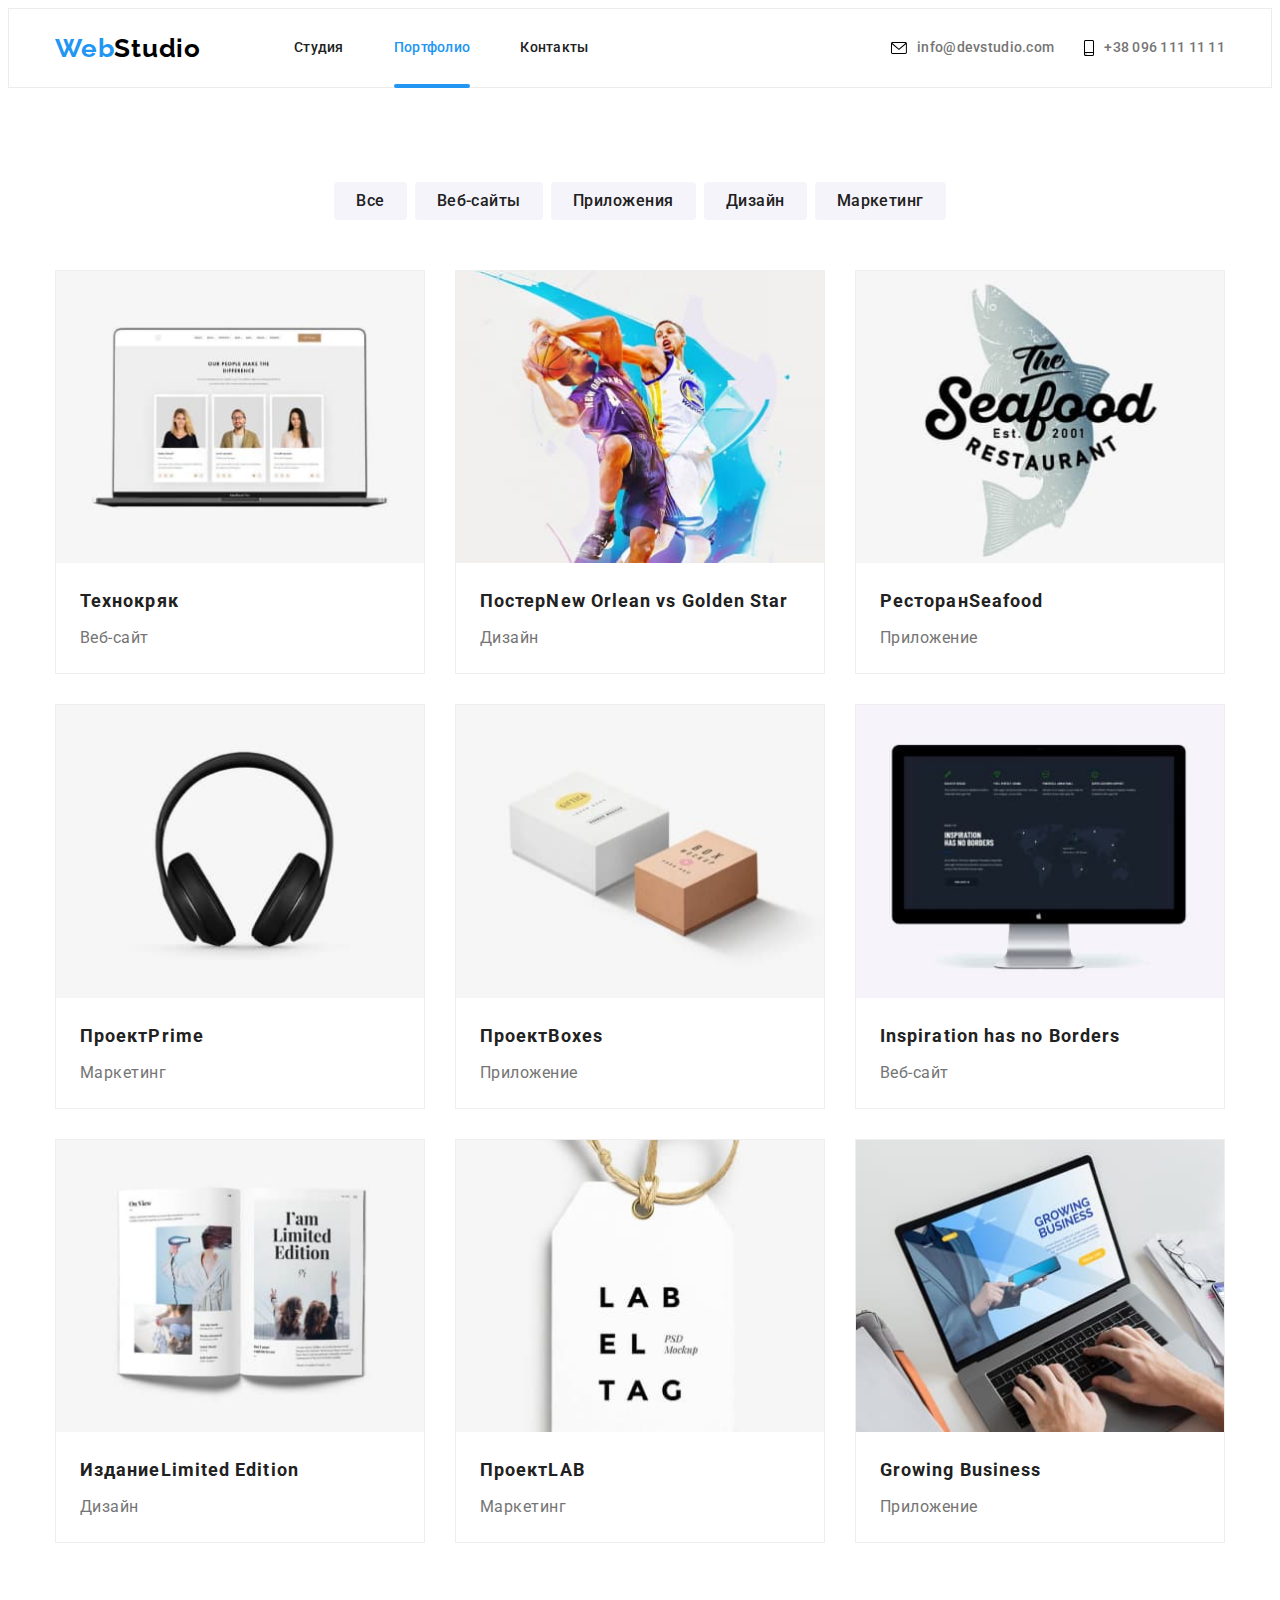
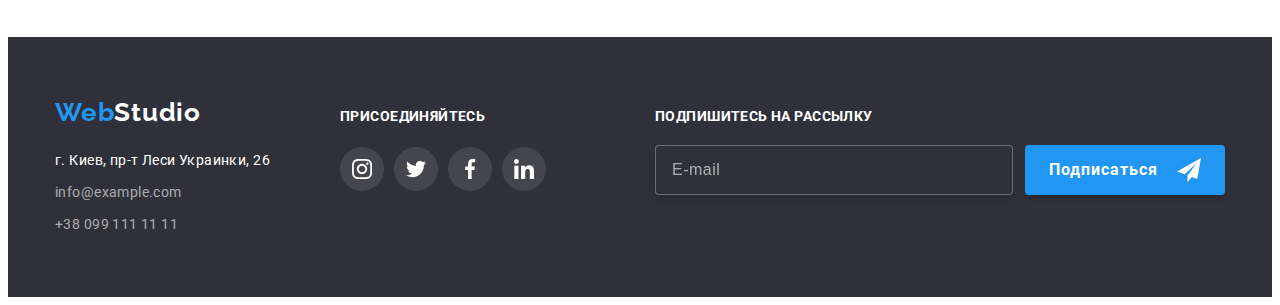
==== commit dcc2eb4b: "update-css" ====
--- a/portfolio.html
+++ b/portfolio.html
@@ -582,65 +582,67 @@
     </main>
     <footer class="footer">
       <div class="footer__main-container container">
-        <div class="footer-container">
-          <a href="" lang="en" class="footer-container__logo logo link"
-            ><span class="footer-container__half-logo half-logo">Web</span
-            >Studio</a
-          >
-          <address class="footer-address">
-            <ul class="footer-list list">
-              <li class="footer-list__item">
-                <a href="" class="footer-list__link link"
-                  >г. Киев, пр-т Леси Украинки, 26</a
-                >
-              </li>
-              <li class="footer-list__item">
-                <a
-                  href="mailto:info@example.com"
-                  class="footer-list__mail-link link"
-                  >info@example.com</a
-                >
-              </li>
-              <li class="footer-list__item">
-                <a href="tel:+380991111111" class="footer-list__tel-link link"
-                  >+38 099 111 11 11</a
-                >
+        <div class="footer-double-container">
+          <div class="footer-container">
+            <a href="" lang="en" class="footer-container__logo logo link"
+              ><span class="footer-container__half-logo half-logo">Web</span
+              >Studio</a
+            >
+            <address class="footer-address">
+              <ul class="footer-list list">
+                <li class="footer-list__item">
+                  <a href="" class="footer-list__link link"
+                    >г. Киев, пр-т Леси Украинки, 26</a
+                  >
+                </li>
+                <li class="footer-list__item">
+                  <a
+                    href="mailto:info@example.com"
+                    class="footer-list__mail-link link"
+                    >info@example.com</a
+                  >
+                </li>
+                <li class="footer-list__item">
+                  <a href="tel:+380991111111" class="footer-list__tel-link link"
+                    >+38 099 111 11 11</a
+                  >
+                </li>
+              </ul>
+            </address>
+          </div>
+          <div class="footer-second-container">
+            <p class="footer-second-container__text">присоединяйтесь</p>
+            <ul class="footer-soc list">
+              <li class="footer-soc__item">
+                <a href="" class="footer-soc__link link">
+                  <svg class="footer-soc__icon" width="20px" height="20px">
+                    <use href="./images/icons.svg#icon-instagram-icon"></use>
+                  </svg>
+                </a>
+              </li>
+              <li class="footer-soc__item">
+                <a href="" class="footer-soc__link link">
+                  <svg class="footer-soc__icon" width="20px" height="20px">
+                    <use href="./images/icons.svg#icon-twitter-icon"></use>
+                  </svg>
+                </a>
+              </li>
+              <li class="footer-soc__item">
+                <a href="" class="footer-soc__link link">
+                  <svg class="footer-soc__icon" width="20px" height="20px">
+                    <use href="./images/icons.svg#icon-facebook-icon"></use>
+                  </svg>
+                </a>
+              </li>
+              <li class="footer-soc__item">
+                <a href="" class="footer-soc__link link">
+                  <svg class="footer-soc__icon" width="20px" height="20px">
+                    <use href="./images/icons.svg#icon-linkedin-icon"></use>
+                  </svg>
+                </a>
               </li>
             </ul>
-          </address>
-        </div>
-        <div class="footer-second-container">
-          <p class="footer-second-container__text">присоединяйтесь</p>
-          <ul class="footer-soc list">
-            <li class="footer-soc__item">
-              <a href="" class="footer-soc__link link">
-                <svg class="footer-soc__icon" width="20px" height="20px">
-                  <use href="./images/icons.svg#icon-instagram-icon"></use>
-                </svg>
-              </a>
-            </li>
-            <li class="footer-soc__item">
-              <a href="" class="footer-soc__link link">
-                <svg class="footer-soc__icon" width="20px" height="20px">
-                  <use href="./images/icons.svg#icon-twitter-icon"></use>
-                </svg>
-              </a>
-            </li>
-            <li class="footer-soc__item">
-              <a href="" class="footer-soc__link link">
-                <svg class="footer-soc__icon" width="20px" height="20px">
-                  <use href="./images/icons.svg#icon-facebook-icon"></use>
-                </svg>
-              </a>
-            </li>
-            <li class="footer-soc__item">
-              <a href="" class="footer-soc__link link">
-                <svg class="footer-soc__icon" width="20px" height="20px">
-                  <use href="./images/icons.svg#icon-linkedin-icon"></use>
-                </svg>
-              </a>
-            </li>
-          </ul>
+          </div>
         </div>
         <div class="footer-mailing">
           <p class="footer-mailing__text">Подпишитесь на рассылку</p>
--- a/css/main.min.css
+++ b/css/main.min.css
@@ -1 +1 @@
-:root{--btn-background-color: #2196f3;--btn-color: #ffffff;--list-text-color: #757575;--accent-color: #2196f3;--primary-background-color: #2f303a;--secondary-background-color: #f5f4fa;--page-background-color: #ffffff;--main-text-color: #212121;--icon-color: #afb1b8}.visually-hidden{position:absolute;white-space:nowrap;width:1px;height:1px;overflow:hidden;border:0;padding:0;clip:rect(0 0 0 0);clip-path:inset(50%);margin:-1px}body{font-family:"Roboto",sans-serif;color:var(--main-text-color);background-color:var(--page-background-color)}body.modal-open{overflow:hidden}img{display:block;width:100%;max-width:100%;height:auto}.list{list-style:none}.link{text-decoration:none}*,::after,::before{box-sizing:border-box}h1,h2,h3,h4,h5,h6,ul,p{margin:0;padding:0}.container{width:100%;padding:0 15px;margin:0 auto}@media screen and (min-width: 480px){.container{max-width:480px}}@media screen and (min-width: 768px){.container{max-width:768px}}@media screen and (min-width: 1200px){.container{max-width:1200px}}.section{padding:60px 0}@media screen and (min-width: 1200px){.section{padding:94px 0}}.half-logo{color:var(--accent-color)}.btn{border:0;font-family:inherit;cursor:pointer;text-decoration:none}.header{outline:1px solid #ececec;outline-offset:-1px}.header-container{position:relative}@media screen and (min-width: 768px){.header-container{display:flex;align-items:center;justify-content:space-between}}@media screen and (min-width: 1200px){.header-container{display:flex;align-items:center}}.menu__link.current{color:var(--accent-color)}.menu__link.current::after{content:"";position:absolute;height:4px;width:100%;background-color:#2196f3;border-radius:2px;bottom:0;left:0}.nav{display:flex;align-items:center}.nav__logo{padding:16px 0;font-family:"Raleway";font-style:normal;font-weight:700;font-size:26px;line-height:1.19;letter-spacing:.03em;color:#000}@media screen and (min-width: 768px){.nav__logo{margin-right:88px}}@media screen and (min-width: 1200px){.nav__logo{margin-right:93px;padding:23px 0}}.menu__item:not(:last-child){margin-right:50px;position:relative}.menu__link{display:block;font-weight:500;font-size:14px;line-height:1.14;letter-spacing:.02em;color:var(--main-text-color);padding:32px 0;transition:color 250ms cubic-bezier(0.4, 0, 0.2, 1)}.menu__link:hover,.menu__link:focus{color:var(--accent-color)}.menu-contacts{display:none}@media screen and (min-width: 768px){.menu-contacts{display:flex;flex-direction:column}}@media screen and (min-width: 1200px){.menu-contacts{flex-direction:row;gap:30px}}.menu{display:none}@media screen and (min-width: 768px){.menu{display:flex;align-items:center;justify-content:center}}@media screen and (min-width: 768px){.mail{margin-bottom:10px}}.mail__link{padding-top:19px}.tel__link{padding-bottom:19px}.tel__link,.mail__link{display:flex;align-items:center;font-weight:500;font-size:14px;line-height:1.14;letter-spacing:.02em;color:#757575;transition:color 250ms cubic-bezier(0.4, 0, 0.2, 1)}.tel__link:hover,.tel__link:hover,.tel__link:focus,.tel__link:focus,.mail__link:hover,.mail__link:hover,.mail__link:focus,.mail__link:focus{color:var(--accent-color)}@media screen and (min-width: 1200px){.tel__link,.mail__link{padding:32px 0}}.mail__icon,.tel__icon{margin-right:10px;transition:fill 250ms cubic-bezier(0.4, 0, 0.2, 1)}.tel__link:hover .mail__icon,.mail__link:hover .mail__icon,.tel__link:focus .mail__icon,.mail__link:focus .mail__icon,.tel__link:hover .tel__icon,.mail__link:hover .tel__icon,.tel__link:focus .tel__icon,.mail__link:focus .tel__icon{fill:var(--accent-color)}.after-header{padding:118px 0;background-color:var(--primary-background-color);background-image:linear-gradient(rgba(47, 48, 58, 0.4), rgba(47, 48, 58, 0.4)),url(../images/hero-background-mob.jpg);background-repeat:no-repeat;background-size:cover;margin:0 auto}@media(min-device-pixel-ratio: 2),(min-resolution: 192dpi),(min-resolution: 2dppx){.after-header{background-image:linear-gradient(rgba(47, 48, 58, 0.4), rgba(47, 48, 58, 0.4)),url(../images/hero-background-mob-2x.jpg)}}@media screen and (min-width: 768px){.after-header{background-image:linear-gradient(rgba(47, 48, 58, 0.4), rgba(47, 48, 58, 0.4)),url(../images/hero-background-tab.jpg);background-position:center}}@media screen and (min-width: 768px)and (min-device-pixel-ratio: 2),screen and (min-width: 768px)and (min-resolution: 192dpi),screen and (min-width: 768px)and (min-resolution: 2dppx){.after-header{background-image:linear-gradient(rgba(47, 48, 58, 0.4), rgba(47, 48, 58, 0.4)),url(../images/hero-background-tab-2x.jpg)}}@media screen and (min-width: 1200px){.after-header{padding:200px 0;background-image:linear-gradient(rgba(47, 48, 58, 0.4), rgba(47, 48, 58, 0.4)),url(../images/hero-background.jpg);max-width:1600px;background-position:center}}@media screen and (min-width: 1200px)and (min-device-pixel-ratio: 2),screen and (min-width: 1200px)and (min-resolution: 192dpi),screen and (min-width: 1200px)and (min-resolution: 2dppx){.after-header{background-image:linear-gradient(rgba(47, 48, 58, 0.4), rgba(47, 48, 58, 0.4)),url(../images/hero-background-2x.jpg)}}.after-header__container{text-align:center}.after-header__title{max-width:360px;margin:0 auto;font-weight:900;font-size:26px;line-height:1.62;letter-spacing:.06em;text-transform:uppercase;color:#fff}@media screen and (min-width: 1200px){.after-header__title{margin:auto;font-weight:900;font-size:44px;line-height:1.36;text-align:center;letter-spacing:.06em;text-transform:uppercase;color:#fff;max-width:696px}}.after-header__btn{font-weight:700;font-size:16px;line-height:1.88;align-items:center;text-align:center;letter-spacing:.06em;color:var(--btn-color);margin-top:30px}.after-header__btn-background{width:200px;height:50px;left:700px;top:430px;background:var(--btn-background-color);box-shadow:0px 4px 4px rgba(0,0,0,.15);border-radius:4px}@media screen and (min-width: 768px){.about__list{display:flex;flex-wrap:wrap;gap:30px}}@media screen and (max-width: 767px){.about__item:not(:last-child){margin-bottom:30px}}.about__item::before{content:"";display:block;background:#f5f4fa;border-radius:4px;height:120px;background-size:70px;background-repeat:no-repeat;background-position:center;margin-bottom:30px}@media screen and (min-width: 768px){.about__item{max-width:354px}}@media screen and (min-width: 1200px){.about__item{max-width:270px}}.about__item-title{font-weight:700;font-size:14px;line-height:1.42;letter-spacing:.03em;text-transform:uppercase;margin-bottom:10px;color:var(--main-text-color)}@media screen and (max-width: 767px){.about__item-title{text-align:center}}.about__icon-antenna::before{background-image:url(../images/antenna.png)}.about__icon-clock::before{background-image:url(../images/clock.png)}.about__icon-diagram::before{background-image:url(../images/diagram.png)}.about__icon-astronaut::before{background-image:url(../images/astronaut.png)}.about__item-text{font-weight:400;font-size:14px;line-height:1.71;letter-spacing:.03em;text-transform:none;color:var(--list-text-color)}.clients{text-align:center}.clients__title{font-weight:700;font-size:28px;line-height:.8484848485;text-align:center;letter-spacing:.03em;margin-bottom:30px}@media screen and (min-width: 1200px){.clients__title{font-weight:700;font-size:36px;line-height:1.17;letter-spacing:.03em;margin-bottom:50px}}.clients__list{display:flex;flex-wrap:wrap;gap:30px;justify-content:center}.clients__item{width:210px;height:92px}@media screen and (min-width: 768px){.clients__item{width:226px}}@media screen and (min-width: 1200px){.clients__item{width:170px}}.clients__link{display:flex;align-items:center;justify-content:center;border:1px solid var(--icon-color);border-radius:4px;height:100%;width:100%;outline:rgba(0,0,0,0);color:var(--icon-color);transition:border 250ms cubic-bezier(0.4, 0, 0.2, 1)}.clients__link:hover,.clients__link:focus{border:1px solid var(--accent-color)}.clients__icon{fill:currentColor;transition:fill 250ms cubic-bezier(0.4, 0, 0.2, 1)}.clients__link:hover .clients__icon,.clients__link:focus .clients__icon{fill:var(--accent-color)}.footer{background-color:var(--primary-background-color);padding-top:60px;padding-bottom:60px}.footer__main-container{display:flex}@media screen and (max-width: 767px){.footer__main-container{flex-direction:column}}@media screen and (min-width: 768px)and (max-width: 1199px){.footer__main-container{display:block}}@media screen and (min-width: 1200px){.footer__main-container{align-items:baseline;justify-content:space-between}}@media screen and (max-width: 767px){.footer-container{margin-bottom:60px}}@media screen and (min-width: 768px)and (max-width: 1199px){.footer-double-container{display:flex;flex-direction:row;justify-content:space-around;align-items:baseline}}@media screen and (max-width: 1199px){.footer-double-container{margin-bottom:60px}}@media screen and (min-width: 1200px){.footer-double-container{display:flex;align-items:baseline}}.footer-list{font-style:normal}@media screen and (max-width: 1199px){.footer-list{text-align:center}}.footer-container__logo{display:block;margin-bottom:20px;font-family:"Raleway";font-weight:700;font-size:26px;line-height:1.19;letter-spacing:.03em;color:#fff}@media screen and (max-width: 1199px){.footer-container__logo{font-size:24px;line-height:1.1666666667;text-align:center}}.footer-list__item:not(:last-child){margin-bottom:8px}.footer-list__link{font-size:14px;line-height:1.72;letter-spacing:.03em;color:#fff;transition:color 250ms cubic-bezier(0.4, 0, 0.2, 1)}.footer-list__link:hover,.footer-list__link:focus{color:var(--accent-color)}.footer-list__mail-link,.footer-list__tel-link{font-size:14px;line-height:1.72;letter-spacing:.03em;color:rgba(255,255,255,.6);transition:color 250ms cubic-bezier(0.4, 0, 0.2, 1)}.footer-list__mail-link:hover,.footer-list__mail-link:hover,.footer-list__mail-link:focus,.footer-list__mail-link:focus,.footer-list__tel-link:hover,.footer-list__tel-link:hover,.footer-list__tel-link:focus,.footer-list__tel-link:focus{color:var(--accent-color)}@media screen and (max-width: 1199px){.footer-second-container{text-align:center}}.footer-second-container__text{font-weight:700;font-size:14px;line-height:1.42;letter-spacing:.03em;text-transform:uppercase;color:#fff;margin-bottom:20px}.footer-soc{display:flex;align-items:center;justify-content:center}.footer-soc__item{height:44px;width:44px;margin-left:10px;background:rgba(255,255,255,.1);border-radius:50%}.footer-soc__item:first-child{margin-left:0}.footer-soc__link{display:flex;align-items:center;justify-content:center;height:100%;width:100%;border-radius:50%;color:var(--btn-color);transition:background 250ms cubic-bezier(0.4, 0, 0.2, 1)}.footer-soc__link:hover,.footer-soc__link:focus{background-color:var(--accent-color)}.footer-soc__icon{fill:currentColor}@media screen and (max-width: 1199px){.footer-mailing{width:100%;text-align:center}}.footer-mailing__text{font-weight:700;font-size:14px;line-height:1.14;letter-spacing:.03em;text-transform:uppercase;color:#fff;margin-bottom:20px}.footer-mailing__form{display:flex}@media screen and (max-width: 1199px){.footer-mailing__form{flex-direction:column;align-items:center}}.footer-mailing__icon-telegram{fill:#fff}.footer-mailing__input{background:#2f303a;border:1px solid rgba(255,255,255,.3);filter:drop-shadow(0px 4px 4px rgba(0, 0, 0, 0.15));border-radius:4px;max-width:450px;width:100%;height:50px;padding-left:16px;color:#fff;font-size:14px;line-height:1.14;letter-spacing:.03em;outline:rgba(0,0,0,0);transition:border 250ms cubic-bezier(0.4, 0, 0.2, 1)}.footer-mailing__input:focus{border:1px solid var(--accent-color)}.footer-mailing__input::placeholder{font-size:16px;line-height:1.25;letter-spacing:.03em;color:rgba(255,255,255,.6)}@media screen and (max-width: 1199px){.footer-mailing__input{margin-bottom:20px}}@media screen and (min-width: 1200px){.footer-mailing__input{width:358px}}.footer-mailing__btn{display:flex;justify-content:space-evenly;width:200px;height:50px;font-weight:700;font-size:16px;line-height:1.88;align-items:center;text-align:center;letter-spacing:.06em;color:#fff;background-color:var(--accent-color);box-shadow:0px 4px 4px rgba(0,0,0,.15);border-radius:4px}@media screen and (min-width: 1200px){.footer-mailing__btn{margin-left:12px}}.hero{display:none;padding-top:0}@media screen and (min-width: 1200px){.hero{display:block}}.hero__container{text-align:center}.hero__list{display:flex;flex-direction:row}.hero__item-description{position:relative;width:370px;height:294px}.hero__description-text{position:absolute;height:70px;width:100%;bottom:0;left:0;display:flex;align-items:center;justify-content:center;font-size:14px;line-height:1.43;letter-spacing:.03em;text-transform:uppercase;color:#fff;background:rgba(47,48,58,.8)}.hero__item:not(:last-child){margin-right:30px}.hero__title{font-weight:700;font-size:36px;line-height:1.17;letter-spacing:.03em;margin-bottom:50px}.portfolio-list{display:flex;flex-wrap:wrap;gap:30px;justify-content:center}@media screen and (min-width: 768px){.portfolio-list{justify-content:start}}.portfolio-item{border:1px solid #eee}@media screen and (min-width: 768px){.portfolio-item{width:354px}}@media screen and (min-width: 1200px){.portfolio-item{width:370px}}.portfolio-item-title{font-weight:700;font-size:18px;line-height:2;letter-spacing:.06em;color:var(--main-text-color)}.portfolio-item-text{font-size:16px;line-height:1.88;letter-spacing:.03em;color:var(--list-text-color);margin-top:4px}.portfolio-item-description{position:relative;overflow:hidden}.portfolio-description-text{position:absolute;height:100%;top:0;padding:63px 24px;overflow-y:scroll;transition:transform 250ms cubic-bezier(0.4, 0, 0.2, 1);transform:translateY(101%);font-size:18px;line-height:1.56;letter-spacing:.03em;color:#fff;background:rgba(33,150,243,.9)}.portfolio-item-link:hover .portfolio-description-text,.portfolio-item-link:focus .portfolio-description-text{transform:translateY(0)}.portfolio-item-link{display:flex;flex-direction:column;transition:box-shadow 250ms cubic-bezier(0.4, 0, 0.2, 1);height:100%}.portfolio-item-link:hover,.portfolio-item-link:focus{box-shadow:0px 1px 1px rgba(0,0,0,.12),0px 4px 4px rgba(0,0,0,.06),1px 4px 6px rgba(0,0,0,.16)}.portfolio-grid-container{padding:20px 24px;flex-grow:1}.after-header-list{display:flex;margin-bottom:40px;flex-wrap:wrap;column-gap:8px;row-gap:15px}@media screen and (min-width: 768px){.after-header-list{gap:8px;justify-content:center;margin-bottom:30px}}@media screen and (min-width: 1200px){.after-header-list{margin-bottom:50px}}.secondary-btn{font-weight:500;font-size:16px;line-height:1.62;text-align:center;letter-spacing:.03em;color:var(--main-text-color);background-color:#f5f4fa;border-radius:4px;padding:6px 22px;transition:color 250ms cubic-bezier(0.4, 0, 0.2, 1),background 250ms cubic-bezier(0.4, 0, 0.2, 1),box-shadow 250ms cubic-bezier(0.4, 0, 0.2, 1)}.secondary-btn:hover,.secondary-btn:focus{background-color:var(--accent-color);color:#fff;box-shadow:0px 3px 1px rgba(0,0,0,.1),0px 1px 2px rgba(0,0,0,.08),0px 2px 2px rgba(0,0,0,.12)}.team{background-color:var(--secondary-background-color)}.team__container{text-align:center}.team__list{display:flex;flex-wrap:wrap;gap:30px}.team__item{background-color:#fff;box-shadow:0px 1px 3px rgba(0,0,0,.12),0px 1px 1px rgba(0,0,0,.14),0px 2px 1px rgba(0,0,0,.2);border-radius:0px 0px 4px 4px}.team__text-container{padding:30px 24px}@media screen and (min-width: 1200px){.team__text-container{padding:30px 32px}}.team__title{font-weight:700;font-size:28px;line-height:1.18;text-align:center;letter-spacing:.03em;margin-bottom:30px}@media screen and (min-width: 1200px){.team__title{font-weight:700;font-size:36px;line-height:1.17;letter-spacing:.03em;margin-bottom:50px}}.team__item-title{font-weight:500;font-size:16px;line-height:1.19;letter-spacing:.03em;margin-bottom:10px}.team__item-text{font-size:16px;line-height:1.19;letter-spacing:.03em;color:var(--list-text-color);margin-bottom:16px}.team__soc-list{display:flex;justify-content:center}.team__soc-item{height:44px;width:44px;margin-left:10px}.team__soc-item:first-child{margin-left:0}.team__soc-link{display:flex;align-items:center;justify-content:center;height:100%;width:100%;border-radius:50%;color:var(--icon-color);transition:background 250ms cubic-bezier(0.4, 0, 0.2, 1)}.team__soc-link:hover,.team__soc-link:focus{background:var(--accent-color)}.team__soc-icon{fill:currentColor;transition:fill 250ms cubic-bezier(0.4, 0, 0.2, 1)}.team__soc-link:hover .team__soc-icon,.team__soc-link:focus .team__soc-icon{fill:var(--btn-color)}.backdrop{z-index:4;overflow-y:scroll;position:fixed;top:0;left:0;width:100%;height:100%;background:rgba(0,0,0,.2);transition:opacity 350ms cubic-bezier(0.4, 0, 0.2, 1),visibility 350ms cubic-bezier(0.4, 0, 0.2, 1);padding:20px}.modal{position:relative;background-color:#fff;padding:20px;box-shadow:0px 1px 3px rgba(0,0,0,.12),0px 1px 1px rgba(0,0,0,.14),0px 2px 1px rgba(0,0,0,.2);border-radius:4px;background:#fff;transition:transform 350ms cubic-bezier(0.4, 0, 0.2, 1)}.backdrop.is-hidden .modal{transform:translate(-50%, -50%) scale(1.3)}@media screen and (min-width: 480px){.modal{position:absolute;top:50%;left:50%;transform:translate(-50%, -50%) scale(1);max-width:450px;width:100%;min-height:581px;padding:25px;padding:40px}}@media screen and (min-width: 1200px){.modal{max-width:528px}}.modal__close-btn{position:absolute;top:8px;right:8px;display:flex;justify-content:center;align-items:center;width:30px;height:30px;background:#fff;border:1px solid rgba(0,0,0,.1);border-radius:50%;transition:fill 250ms cubic-bezier(0.4, 0, 0.2, 1),outline 250ms cubic-bezier(0.4, 0, 0.2, 1);outline:rgba(0,0,0,0)}.modal__close-btn:focus,.modal__close-btn:hover{fill:var(--accent-color);cursor:pointer;outline:2px solid var(--accent-color)}.is-hidden{opacity:0;visibility:hidden;pointer-events:none}.modal-form{display:flex;flex-direction:column;align-items:center}.modal__title{font-weight:700;padding:0 15px;font-size:18px;line-height:1.5;text-align:center;letter-spacing:.03em;color:#212121;margin-bottom:12px}@media screen and (min-width: 480px){.modal__title{font-size:20px}}@media screen and (min-width: 1200px){.modal__title{line-height:1.15}}.modal-field{width:100%}.modal-field:not(:first-child){margin-top:10px}.modal-field__label{display:block;margin-bottom:4px;font-weight:400;font-size:12px;line-height:1.1666666667;letter-spacing:.01em;color:#757575}.input-container{position:relative}.input-container__modal-icon{position:absolute;top:50%;transform:translateY(-50%);left:12px;transition:fill 250ms cubic-bezier(0.4, 0, 0.2, 1)}.input-container__input{width:100%;height:40px;border:1px solid rgba(33,33,33,.2);border-radius:4px;background-color:rgba(0,0,0,0);padding-left:42px;outline:rgba(0,0,0,0);transition:border-color 250ms cubic-bezier(0.4, 0, 0.2, 1)}.input-container__input:focus{border-color:var(--accent-color)}.input-container__input:focus+.input-container__modal-icon{fill:var(--accent-color)}.modal-field__text{width:100%;height:120px;border:1px solid rgba(33,33,33,.2);border-radius:4px;resize:none;padding:12px 16px;outline:rgba(0,0,0,0);transition:border-color 250ms cubic-bezier(0.4, 0, 0.2, 1);font-weight:400;font-size:12px;line-height:1.1666666667;letter-spacing:.01em}.modal-field__text:focus{border-color:var(--accent-color)}.modal-field__text::placeholder{font-weight:400;font-size:12px;line-height:1.1666666667;letter-spacing:.01em;color:rgba(117,117,117,.5)}.privacy-field{margin-top:20px}.privacy-field__input-check-text{display:inline-block;text-align:center;font-weight:400;font-size:12px;line-height:1.1666666667;letter-spacing:.03em;color:#757575}@media screen and (min-width: 480px){.privacy-field__input-check-text{display:flex;align-items:center;font-size:12px}}@media screen and (min-width: 1200px){.privacy-field__input-check-text{font-size:14px;line-height:1.71}}.privacy-field__input-check-text .privacy-field__input-text{margin-left:8px}.privacy-field__input-check-text::before{content:"";display:inline-block;width:16px;height:15px;background-image:url(../images/square.svg)}.privacy-field__input-check:checked+.privacy-field__input-check-text::before{background-image:url(../images/check.svg);background-repeat:no-repeat;background-size:contain;background-color:var(--accent-color);border-radius:2px}.privacy-field__input-check-link{color:var(--accent-color)}.modal-form__btn{width:200px;height:50px;font-weight:700;font-size:16px;line-height:1.88;align-items:center;text-align:center;letter-spacing:.06em;color:#fff;background-color:var(--accent-color);box-shadow:0px 4px 4px rgba(0,0,0,.15);border-radius:4px;margin-top:30px;transition:background-color 250ms cubic-bezier(0.4, 0, 0.2, 1)}.modal-form__btn:focus,.modal-form__btn:hover{background:#188ce8;box-shadow:0px 4px 4px rgba(0,0,0,.15);border-radius:4px}.privacy-field__input-check:focus+.privacy-field__input-check-text::before{outline:2px solid var(--accent-color);border-radius:2px}.privacy-field__input-check:checked:focus+.privacy-field__input-check-text::before{outline:2px solid #000}body.menu-open{overflow:hidden}.mobile-menu{display:none;position:absolute;display:flex;flex-direction:column;justify-content:space-between;background-color:#fff;top:0;left:0;width:100vw;height:100vh;padding:48px 40px;overflow-y:scroll;transition:transform 250ms cubic-bezier(0.4, 0, 0.2, 1);transform:scale(0)}@media screen and (max-width: 767px){.mobile-menu.is-open{transform:scale(1);position:fixed;z-index:2}}.mobile-menu-top__link.current{color:var(--accent-color)}.mobile-menu-btn{position:absolute;z-index:3;top:10px;right:15px;display:inline-flex;border:none;padding:0;margin:0;background-color:rgba(0,0,0,0);transition:fill 250ms cubic-bezier(0.4, 0, 0.2, 1)}.mobile-menu-btn:focus,.mobile-menu-btn:hover{fill:var(--accent-color)}@media screen and (min-width: 768px){.mobile-menu-btn{display:none}}@media screen and (min-width: 1200px){.mobile-menu-btn{display:none}}.mobile-menu-btn .mobile-menu__open{display:none}.mobile-menu-btn.is-open .mobile-menu__open{display:block}.mobile-menu-btn.is-open .mobile-menu__close{display:none}.mobile-menu-top__list{margin:0 auto}.mobile-menu-top__item:not(:last-child){margin-bottom:32px}.mobile-menu-top__link{font-weight:500;font-size:40px;line-height:1.175;letter-spacing:.02em;color:#000;transition:color 250ms cubic-bezier(0.4, 0, 0.2, 1)}.mobile-menu-top__link:hover,.mobile-menu-top__link:focus{color:var(--accent-color)}.mobile-menu-bottom__list{margin-bottom:64px}.mobile-menu-bottom__item{margin-bottom:32px}.mobile-menu-bottom__link-tel{font-weight:500;font-size:27px;line-height:1.1764705882;letter-spacing:.02em;color:var(--accent-color)}@media screen and (min-width: 480px){.mobile-menu-bottom__link-tel{font-size:34px}}.mobile-menu-bottom__link-mail{font-weight:500;font-size:24px;line-height:1.1666666667;letter-spacing:.02em;color:#757575;transition:color 250ms cubic-bezier(0.4, 0, 0.2, 1)}.mobile-menu-bottom__link-mail:hover,.mobile-menu-bottom__link-mail:focus{color:var(--accent-color)}.mobile-menu-soc{display:flex;padding:0;flex-wrap:wrap}.mobile-menu-soc__item{padding:5px 10px}.mobile-menu-soc__item:not(:last-child){border-right:1px solid rgba(33,33,33,.2)}.mobile-menu-soc__link{position:relative;font-weight:500;font-size:18px;line-height:1.22;letter-spacing:.02em;color:var(--accent-color)}/*# sourceMappingURL=main.min.css.map */+:root{--btn-background-color: #2196f3;--btn-color: #ffffff;--list-text-color: #757575;--accent-color: #2196f3;--primary-background-color: #2f303a;--secondary-background-color: #f5f4fa;--page-background-color: #ffffff;--main-text-color: #212121;--icon-color: #afb1b8}.visually-hidden{position:absolute;white-space:nowrap;width:1px;height:1px;overflow:hidden;border:0;padding:0;clip:rect(0 0 0 0);clip-path:inset(50%);margin:-1px}body{font-family:"Roboto",sans-serif;color:var(--main-text-color);background-color:var(--page-background-color)}body.modal-open{overflow:hidden}img{display:block;width:100%;max-width:100%;height:auto}.list{list-style:none}.link{text-decoration:none}*,::after,::before{box-sizing:border-box}h1,h2,h3,h4,h5,h6,ul,p{margin:0;padding:0}.container{width:100%;padding:0 15px;margin:0 auto}@media screen and (min-width: 480px){.container{max-width:480px}}@media screen and (min-width: 768px){.container{max-width:768px}}@media screen and (min-width: 1200px){.container{max-width:1200px}}.section{padding:60px 0}@media screen and (min-width: 1200px){.section{padding:94px 0}}.half-logo{color:var(--accent-color)}.btn{border:0;font-family:inherit;cursor:pointer;text-decoration:none}.header{outline:1px solid #ececec;outline-offset:-1px}.header-container{position:relative}@media screen and (min-width: 768px){.header-container{display:flex;align-items:center;justify-content:space-between}}@media screen and (min-width: 1200px){.header-container{display:flex;align-items:center}}.menu__link.current{color:var(--accent-color)}.menu__link.current::after{content:"";position:absolute;height:4px;width:100%;background-color:#2196f3;border-radius:2px;bottom:0;left:0}.nav{display:flex;align-items:center}.nav__logo{padding:16px 0;font-family:"Raleway";font-style:normal;font-weight:700;font-size:26px;line-height:1.19;letter-spacing:.03em;color:#000}@media screen and (min-width: 768px){.nav__logo{margin-right:88px}}@media screen and (min-width: 1200px){.nav__logo{margin-right:93px;padding:23px 0}}.menu__item:not(:last-child){margin-right:50px;position:relative}.menu__link{display:block;font-weight:500;font-size:14px;line-height:1.14;letter-spacing:.02em;color:var(--main-text-color);padding:32px 0;transition:color 250ms cubic-bezier(0.4, 0, 0.2, 1)}.menu__link:hover,.menu__link:focus{color:var(--accent-color)}.menu-contacts{display:none}@media screen and (min-width: 768px){.menu-contacts{display:flex;flex-direction:column}}@media screen and (min-width: 1200px){.menu-contacts{flex-direction:row;gap:30px}}.menu{display:none}@media screen and (min-width: 768px){.menu{display:flex;align-items:center;justify-content:center}}@media screen and (min-width: 768px)and (max-width: 1199px){.mail{margin-bottom:10px}}.mail__link{padding-top:19px}.tel__link{padding-bottom:19px}.tel__link,.mail__link{display:flex;align-items:center;font-weight:500;font-size:14px;line-height:1.14;letter-spacing:.02em;color:#757575;transition:color 250ms cubic-bezier(0.4, 0, 0.2, 1)}.tel__link:hover,.tel__link:hover,.tel__link:focus,.tel__link:focus,.mail__link:hover,.mail__link:hover,.mail__link:focus,.mail__link:focus{color:var(--accent-color)}@media screen and (min-width: 1200px){.tel__link,.mail__link{padding:32px 0}}.mail__icon,.tel__icon{margin-right:10px;transition:fill 250ms cubic-bezier(0.4, 0, 0.2, 1)}.tel__link:hover .mail__icon,.mail__link:hover .mail__icon,.tel__link:focus .mail__icon,.mail__link:focus .mail__icon,.tel__link:hover .tel__icon,.mail__link:hover .tel__icon,.tel__link:focus .tel__icon,.mail__link:focus .tel__icon{fill:var(--accent-color)}.after-header{padding:118px 0;background-color:var(--primary-background-color);background-image:linear-gradient(rgba(47, 48, 58, 0.4), rgba(47, 48, 58, 0.4)),url(../images/hero-background-mob.jpg);background-repeat:no-repeat;background-size:cover;margin:0 auto}@media(min-device-pixel-ratio: 2),(min-resolution: 192dpi),(min-resolution: 2dppx){.after-header{background-image:linear-gradient(rgba(47, 48, 58, 0.4), rgba(47, 48, 58, 0.4)),url(../images/hero-background-mob-2x.jpg)}}@media screen and (min-width: 768px){.after-header{background-image:linear-gradient(rgba(47, 48, 58, 0.4), rgba(47, 48, 58, 0.4)),url(../images/hero-background-tab.jpg);background-position:center}}@media screen and (min-width: 768px)and (min-device-pixel-ratio: 2),screen and (min-width: 768px)and (min-resolution: 192dpi),screen and (min-width: 768px)and (min-resolution: 2dppx){.after-header{background-image:linear-gradient(rgba(47, 48, 58, 0.4), rgba(47, 48, 58, 0.4)),url(../images/hero-background-tab-2x.jpg)}}@media screen and (min-width: 1200px){.after-header{padding:200px 0;background-image:linear-gradient(rgba(47, 48, 58, 0.4), rgba(47, 48, 58, 0.4)),url(../images/hero-background.jpg);max-width:1600px;background-position:center}}@media screen and (min-width: 1200px)and (min-device-pixel-ratio: 2),screen and (min-width: 1200px)and (min-resolution: 192dpi),screen and (min-width: 1200px)and (min-resolution: 2dppx){.after-header{background-image:linear-gradient(rgba(47, 48, 58, 0.4), rgba(47, 48, 58, 0.4)),url(../images/hero-background-2x.jpg)}}.after-header__container{text-align:center}.after-header__title{max-width:360px;margin:0 auto;font-weight:900;font-size:26px;line-height:1.62;letter-spacing:.06em;text-transform:uppercase;color:#fff}@media screen and (min-width: 1200px){.after-header__title{margin:auto;font-weight:900;font-size:44px;line-height:1.36;text-align:center;letter-spacing:.06em;text-transform:uppercase;color:#fff;max-width:696px}}.after-header__btn{font-weight:700;font-size:16px;line-height:1.88;align-items:center;text-align:center;letter-spacing:.06em;color:var(--btn-color);margin-top:30px}.after-header__btn-background{width:200px;height:50px;left:700px;top:430px;background:var(--btn-background-color);box-shadow:0px 4px 4px rgba(0,0,0,.15);border-radius:4px}@media screen and (min-width: 768px){.about__list{display:flex;flex-wrap:wrap;gap:30px}}@media screen and (max-width: 767px){.about__item:not(:last-child){margin-bottom:30px}}.about__item::before{content:"";display:block;background:#f5f4fa;border-radius:4px;height:120px;background-size:70px;background-repeat:no-repeat;background-position:center;margin-bottom:30px}@media screen and (min-width: 768px){.about__item{max-width:354px}}@media screen and (min-width: 1200px){.about__item{max-width:270px}}.about__item-title{font-weight:700;font-size:14px;line-height:1.42;letter-spacing:.03em;text-transform:uppercase;margin-bottom:10px;color:var(--main-text-color)}@media screen and (max-width: 767px){.about__item-title{text-align:center}}.about__icon-antenna::before{background-image:url(../images/antenna.png)}.about__icon-clock::before{background-image:url(../images/clock.png)}.about__icon-diagram::before{background-image:url(../images/diagram.png)}.about__icon-astronaut::before{background-image:url(../images/astronaut.png)}.about__item-text{font-weight:400;font-size:14px;line-height:1.71;letter-spacing:.03em;text-transform:none;color:var(--list-text-color)}.clients{text-align:center}.clients__title{font-weight:700;font-size:28px;line-height:.8484848485;text-align:center;letter-spacing:.03em;margin-bottom:30px}@media screen and (min-width: 1200px){.clients__title{font-weight:700;font-size:36px;line-height:1.17;letter-spacing:.03em;margin-bottom:50px}}.clients__list{display:flex;flex-wrap:wrap;gap:30px;justify-content:center}.clients__item{width:210px;height:92px}@media screen and (min-width: 768px){.clients__item{width:226px}}@media screen and (min-width: 1200px){.clients__item{width:170px}}.clients__link{display:flex;align-items:center;justify-content:center;border:1px solid var(--icon-color);border-radius:4px;height:100%;width:100%;outline:rgba(0,0,0,0);color:var(--icon-color);transition:border 250ms cubic-bezier(0.4, 0, 0.2, 1)}.clients__link:hover,.clients__link:focus{border:1px solid var(--accent-color)}.clients__icon{fill:currentColor;transition:fill 250ms cubic-bezier(0.4, 0, 0.2, 1)}.clients__link:hover .clients__icon,.clients__link:focus .clients__icon{fill:var(--accent-color)}.footer{background-color:var(--primary-background-color);padding-top:60px;padding-bottom:60px}.footer__main-container{display:flex}@media screen and (max-width: 767px){.footer__main-container{flex-direction:column}}@media screen and (min-width: 768px)and (max-width: 1199px){.footer__main-container{display:block}}@media screen and (min-width: 1200px){.footer__main-container{align-items:baseline;justify-content:space-between}}@media screen and (max-width: 767px){.footer-container{margin-bottom:60px}}@media screen and (min-width: 1200px){.footer-container{margin-right:70px}}@media screen and (min-width: 768px)and (max-width: 1199px){.footer-double-container{display:flex;flex-direction:row;justify-content:space-around;align-items:baseline}}@media screen and (max-width: 1199px){.footer-double-container{margin-bottom:60px}}@media screen and (min-width: 1200px){.footer-double-container{display:flex;align-items:baseline}}.footer-list{font-style:normal}@media screen and (max-width: 1199px){.footer-list{text-align:center}}.footer-container__logo{display:block;margin-bottom:20px;font-family:"Raleway";font-weight:700;font-size:26px;line-height:1.19;letter-spacing:.03em;color:#fff}@media screen and (max-width: 1199px){.footer-container__logo{font-size:24px;line-height:1.1666666667;text-align:center}}.footer-list__item:not(:last-child){margin-bottom:8px}.footer-list__link{font-size:14px;line-height:1.72;letter-spacing:.03em;color:#fff;transition:color 250ms cubic-bezier(0.4, 0, 0.2, 1)}.footer-list__link:hover,.footer-list__link:focus{color:var(--accent-color)}.footer-list__mail-link,.footer-list__tel-link{font-size:14px;line-height:1.72;letter-spacing:.03em;color:rgba(255,255,255,.6);transition:color 250ms cubic-bezier(0.4, 0, 0.2, 1)}.footer-list__mail-link:hover,.footer-list__mail-link:hover,.footer-list__mail-link:focus,.footer-list__mail-link:focus,.footer-list__tel-link:hover,.footer-list__tel-link:hover,.footer-list__tel-link:focus,.footer-list__tel-link:focus{color:var(--accent-color)}@media screen and (max-width: 1199px){.footer-second-container{text-align:center}}.footer-second-container__text{font-weight:700;font-size:14px;line-height:1.42;letter-spacing:.03em;text-transform:uppercase;color:#fff;margin-bottom:20px}.footer-soc{display:flex;align-items:center;justify-content:center}.footer-soc__item{height:44px;width:44px;margin-left:10px;background:rgba(255,255,255,.1);border-radius:50%}.footer-soc__item:first-child{margin-left:0}.footer-soc__link{display:flex;align-items:center;justify-content:center;height:100%;width:100%;border-radius:50%;color:var(--btn-color);transition:background 250ms cubic-bezier(0.4, 0, 0.2, 1)}.footer-soc__link:hover,.footer-soc__link:focus{background-color:var(--accent-color)}.footer-soc__icon{fill:currentColor}@media screen and (max-width: 1199px){.footer-mailing{width:100%;text-align:center}}.footer-mailing__text{font-weight:700;font-size:14px;line-height:1.14;letter-spacing:.03em;text-transform:uppercase;color:#fff;margin-bottom:20px}.footer-mailing__form{display:flex}@media screen and (max-width: 1199px){.footer-mailing__form{flex-direction:column;align-items:center}}.footer-mailing__icon-telegram{fill:#fff}.footer-mailing__input{background:#2f303a;border:1px solid rgba(255,255,255,.3);filter:drop-shadow(0px 4px 4px rgba(0, 0, 0, 0.15));border-radius:4px;max-width:450px;width:100%;height:50px;padding-left:16px;color:#fff;font-size:14px;line-height:1.14;letter-spacing:.03em;outline:rgba(0,0,0,0);transition:border 250ms cubic-bezier(0.4, 0, 0.2, 1)}.footer-mailing__input:focus{border:1px solid var(--accent-color)}.footer-mailing__input::placeholder{font-size:16px;line-height:1.25;letter-spacing:.03em;color:rgba(255,255,255,.6)}@media screen and (max-width: 1199px){.footer-mailing__input{margin-bottom:20px}}@media screen and (min-width: 1200px){.footer-mailing__input{width:358px}}.footer-mailing__btn{display:flex;justify-content:space-evenly;width:200px;height:50px;font-weight:700;font-size:16px;line-height:1.88;align-items:center;text-align:center;letter-spacing:.06em;color:#fff;background-color:var(--accent-color);box-shadow:0px 4px 4px rgba(0,0,0,.15);border-radius:4px}@media screen and (min-width: 1200px){.footer-mailing__btn{margin-left:12px}}.hero{display:none;padding-top:0}@media screen and (min-width: 1200px){.hero{display:block}}.hero__container{text-align:center}.hero__list{display:flex;flex-direction:row}.hero__item-description{position:relative;width:370px;height:294px}.hero__description-text{position:absolute;height:70px;width:100%;bottom:0;left:0;display:flex;align-items:center;justify-content:center;font-size:14px;line-height:1.43;letter-spacing:.03em;text-transform:uppercase;color:#fff;background:rgba(47,48,58,.8)}.hero__item:not(:last-child){margin-right:30px}.hero__title{font-weight:700;font-size:36px;line-height:1.17;letter-spacing:.03em;margin-bottom:50px}.portfolio-list{display:flex;flex-wrap:wrap;gap:30px;justify-content:center}@media screen and (min-width: 768px){.portfolio-list{justify-content:start}}.portfolio-item{border:1px solid #eee}@media screen and (min-width: 768px){.portfolio-item{width:354px}}@media screen and (min-width: 1200px){.portfolio-item{width:370px}}.portfolio-item-title{font-weight:700;font-size:18px;line-height:2;letter-spacing:.06em;color:var(--main-text-color)}.portfolio-item-text{font-size:16px;line-height:1.88;letter-spacing:.03em;color:var(--list-text-color);margin-top:4px}.portfolio-item-description{position:relative;overflow:hidden}.portfolio-description-text{position:absolute;height:100%;top:0;padding:63px 24px;overflow-y:scroll;transition:transform 250ms cubic-bezier(0.4, 0, 0.2, 1);transform:translateY(101%);font-size:18px;line-height:1.56;letter-spacing:.03em;color:#fff;background:rgba(33,150,243,.9)}.portfolio-item-link:hover .portfolio-description-text,.portfolio-item-link:focus .portfolio-description-text{transform:translateY(0)}.portfolio-item-link{display:flex;flex-direction:column;transition:box-shadow 250ms cubic-bezier(0.4, 0, 0.2, 1);height:100%}.portfolio-item-link:hover,.portfolio-item-link:focus{box-shadow:0px 1px 1px rgba(0,0,0,.12),0px 4px 4px rgba(0,0,0,.06),1px 4px 6px rgba(0,0,0,.16)}.portfolio-grid-container{padding:20px 24px;flex-grow:1}.after-header-list{display:flex;margin-bottom:40px;flex-wrap:wrap;column-gap:8px;row-gap:15px}@media screen and (min-width: 768px){.after-header-list{gap:8px;justify-content:center;margin-bottom:30px}}@media screen and (min-width: 1200px){.after-header-list{margin-bottom:50px}}.secondary-btn{font-weight:500;font-size:16px;line-height:1.62;text-align:center;letter-spacing:.03em;color:var(--main-text-color);background-color:#f5f4fa;border-radius:4px;padding:6px 22px;transition:color 250ms cubic-bezier(0.4, 0, 0.2, 1),background 250ms cubic-bezier(0.4, 0, 0.2, 1),box-shadow 250ms cubic-bezier(0.4, 0, 0.2, 1)}.secondary-btn:hover,.secondary-btn:focus{background-color:var(--accent-color);color:#fff;box-shadow:0px 3px 1px rgba(0,0,0,.1),0px 1px 2px rgba(0,0,0,.08),0px 2px 2px rgba(0,0,0,.12)}.team{background-color:var(--secondary-background-color)}.team__container{text-align:center}.team__list{display:flex;flex-wrap:wrap;gap:30px}.team__item{background-color:#fff;box-shadow:0px 1px 3px rgba(0,0,0,.12),0px 1px 1px rgba(0,0,0,.14),0px 2px 1px rgba(0,0,0,.2);border-radius:0px 0px 4px 4px}.team__text-container{padding:30px 24px}@media screen and (min-width: 1200px){.team__text-container{padding:30px 32px}}.team__title{font-weight:700;font-size:28px;line-height:1.18;text-align:center;letter-spacing:.03em;margin-bottom:30px}@media screen and (min-width: 1200px){.team__title{font-weight:700;font-size:36px;line-height:1.17;letter-spacing:.03em;margin-bottom:50px}}.team__item-title{font-weight:500;font-size:16px;line-height:1.19;letter-spacing:.03em;margin-bottom:10px}.team__item-text{font-size:16px;line-height:1.19;letter-spacing:.03em;color:var(--list-text-color);margin-bottom:16px}.team__soc-list{display:flex;justify-content:center}.team__soc-item{height:44px;width:44px;margin-left:10px}.team__soc-item:first-child{margin-left:0}.team__soc-link{display:flex;align-items:center;justify-content:center;height:100%;width:100%;border-radius:50%;color:var(--icon-color);transition:background 250ms cubic-bezier(0.4, 0, 0.2, 1)}.team__soc-link:hover,.team__soc-link:focus{background:var(--accent-color)}.team__soc-icon{fill:currentColor;transition:fill 250ms cubic-bezier(0.4, 0, 0.2, 1)}.team__soc-link:hover .team__soc-icon,.team__soc-link:focus .team__soc-icon{fill:var(--btn-color)}.backdrop{z-index:4;overflow-y:scroll;position:fixed;top:0;left:0;width:100%;height:100%;background:rgba(0,0,0,.2);transition:opacity 350ms cubic-bezier(0.4, 0, 0.2, 1),visibility 350ms cubic-bezier(0.4, 0, 0.2, 1);padding:20px}.modal{position:relative;background-color:#fff;padding:20px;box-shadow:0px 1px 3px rgba(0,0,0,.12),0px 1px 1px rgba(0,0,0,.14),0px 2px 1px rgba(0,0,0,.2);border-radius:4px;background:#fff;transition:transform 350ms cubic-bezier(0.4, 0, 0.2, 1)}.backdrop.is-hidden .modal{transform:translate(-50%, -50%) scale(1.3)}@media screen and (min-width: 480px){.modal{position:absolute;top:50%;left:50%;transform:translate(-50%, -50%) scale(1);max-width:450px;width:100%;min-height:581px;padding:25px;padding:40px}}@media screen and (min-width: 1200px){.modal{max-width:528px}}.modal__close-btn{position:absolute;top:8px;right:8px;display:flex;justify-content:center;align-items:center;width:30px;height:30px;background:#fff;border:1px solid rgba(0,0,0,.1);border-radius:50%;transition:fill 250ms cubic-bezier(0.4, 0, 0.2, 1),outline 250ms cubic-bezier(0.4, 0, 0.2, 1);outline:rgba(0,0,0,0)}.modal__close-btn:focus,.modal__close-btn:hover{fill:var(--accent-color);cursor:pointer;outline:2px solid var(--accent-color)}.is-hidden{opacity:0;visibility:hidden;pointer-events:none}.modal-form{display:flex;flex-direction:column;align-items:center}.modal__title{font-weight:700;padding:0 15px;font-size:18px;line-height:1.5;text-align:center;letter-spacing:.03em;color:#212121;margin-bottom:12px}@media screen and (min-width: 480px){.modal__title{font-size:20px}}@media screen and (min-width: 1200px){.modal__title{padding:0;line-height:1.15}}.modal-field{width:100%}.modal-field:not(:first-child){margin-top:10px}.modal-field__label{display:block;margin-bottom:4px;font-weight:400;font-size:12px;line-height:1.1666666667;letter-spacing:.01em;color:#757575}.input-container{position:relative}.input-container__modal-icon{position:absolute;top:50%;transform:translateY(-50%);left:12px;transition:fill 250ms cubic-bezier(0.4, 0, 0.2, 1)}.input-container__input{width:100%;height:40px;border:1px solid rgba(33,33,33,.2);border-radius:4px;background-color:rgba(0,0,0,0);padding-left:42px;outline:rgba(0,0,0,0);transition:border-color 250ms cubic-bezier(0.4, 0, 0.2, 1)}.input-container__input:focus{border-color:var(--accent-color)}.input-container__input:focus+.input-container__modal-icon{fill:var(--accent-color)}.modal-field__text{width:100%;height:120px;border:1px solid rgba(33,33,33,.2);border-radius:4px;resize:none;padding:12px 16px;outline:rgba(0,0,0,0);transition:border-color 250ms cubic-bezier(0.4, 0, 0.2, 1);font-weight:400;font-size:12px;line-height:1.1666666667;letter-spacing:.01em}.modal-field__text:focus{border-color:var(--accent-color)}.modal-field__text::placeholder{font-weight:400;font-size:12px;line-height:1.1666666667;letter-spacing:.01em;color:rgba(117,117,117,.5)}.privacy-field{margin-top:20px}.privacy-field__input-check-text{display:inline-block;text-align:center;font-weight:400;font-size:12px;line-height:1.1666666667;letter-spacing:.03em;color:#757575}@media screen and (min-width: 480px){.privacy-field__input-check-text{display:flex;align-items:center;font-size:12px}}@media screen and (min-width: 1200px){.privacy-field__input-check-text{font-size:14px;line-height:1.71}}.privacy-field__input-check-text .privacy-field__input-text{margin-left:8px}.privacy-field__input-check-text::before{content:"";display:inline-block;width:16px;height:15px;background-image:url(../images/square.svg)}.privacy-field__input-check:checked+.privacy-field__input-check-text::before{background-image:url(../images/check.svg);background-repeat:no-repeat;background-size:contain;background-color:var(--accent-color);border-radius:2px}.privacy-field__input-check-link{color:var(--accent-color)}.modal-form__btn{width:200px;height:50px;font-weight:700;font-size:16px;line-height:1.88;align-items:center;text-align:center;letter-spacing:.06em;color:#fff;background-color:var(--accent-color);box-shadow:0px 4px 4px rgba(0,0,0,.15);border-radius:4px;margin-top:30px;transition:background-color 250ms cubic-bezier(0.4, 0, 0.2, 1)}.modal-form__btn:focus,.modal-form__btn:hover{background:#188ce8;box-shadow:0px 4px 4px rgba(0,0,0,.15);border-radius:4px}.privacy-field__input-check:focus+.privacy-field__input-check-text::before{outline:2px solid var(--accent-color);border-radius:2px}.privacy-field__input-check:checked:focus+.privacy-field__input-check-text::before{outline:2px solid #000}body.menu-open{overflow:hidden}.mobile-menu{position:absolute;display:flex;flex-direction:column;justify-content:space-between;background-color:#fff;top:0;left:0;width:100vw;height:100vh;padding:48px 40px;overflow-y:scroll;transition:transform 250ms cubic-bezier(0.4, 0, 0.2, 1);transform:scale(0)}@media screen and (max-width: 767px){.mobile-menu.is-open{transform:scale(1);position:fixed;z-index:2}}@media screen and (min-width: 768px){.mobile-menu{display:none}}.mobile-menu-top__link.current{color:var(--accent-color)}.mobile-menu-btn{position:absolute;z-index:3;top:10px;right:15px;display:inline-flex;border:none;padding:0;margin:0;background-color:rgba(0,0,0,0);transition:fill 250ms cubic-bezier(0.4, 0, 0.2, 1)}.mobile-menu-btn:focus,.mobile-menu-btn:hover{fill:var(--accent-color)}@media screen and (min-width: 768px){.mobile-menu-btn{display:none}}@media screen and (min-width: 1200px){.mobile-menu-btn{display:none}}.mobile-menu-btn .mobile-menu__open{display:none}.mobile-menu-btn.is-open .mobile-menu__open{display:block}.mobile-menu-btn.is-open .mobile-menu__close{display:none}.mobile-menu-top__list{margin:0 auto}.mobile-menu-top__item:not(:last-child){margin-bottom:32px}.mobile-menu-top__link{font-weight:500;font-size:40px;line-height:1.175;letter-spacing:.02em;color:#000;transition:color 250ms cubic-bezier(0.4, 0, 0.2, 1)}.mobile-menu-top__link:hover,.mobile-menu-top__link:focus{color:var(--accent-color)}.mobile-menu-bottom__list{margin-bottom:64px}.mobile-menu-bottom__item{margin-bottom:32px}.mobile-menu-bottom__link-tel{font-weight:500;font-size:27px;line-height:1.1764705882;letter-spacing:.02em;color:var(--accent-color)}@media screen and (min-width: 480px){.mobile-menu-bottom__link-tel{font-size:34px}}.mobile-menu-bottom__link-mail{font-weight:500;font-size:24px;line-height:1.1666666667;letter-spacing:.02em;color:#757575;transition:color 250ms cubic-bezier(0.4, 0, 0.2, 1)}.mobile-menu-bottom__link-mail:hover,.mobile-menu-bottom__link-mail:focus{color:var(--accent-color)}.mobile-menu-soc{display:flex;padding:0;flex-wrap:wrap}.mobile-menu-soc__item{padding:5px 10px}.mobile-menu-soc__item:not(:last-child){border-right:1px solid rgba(33,33,33,.2)}.mobile-menu-soc__link{position:relative;font-weight:500;font-size:18px;line-height:1.22;letter-spacing:.02em;color:var(--accent-color)}/*# sourceMappingURL=main.min.css.map */